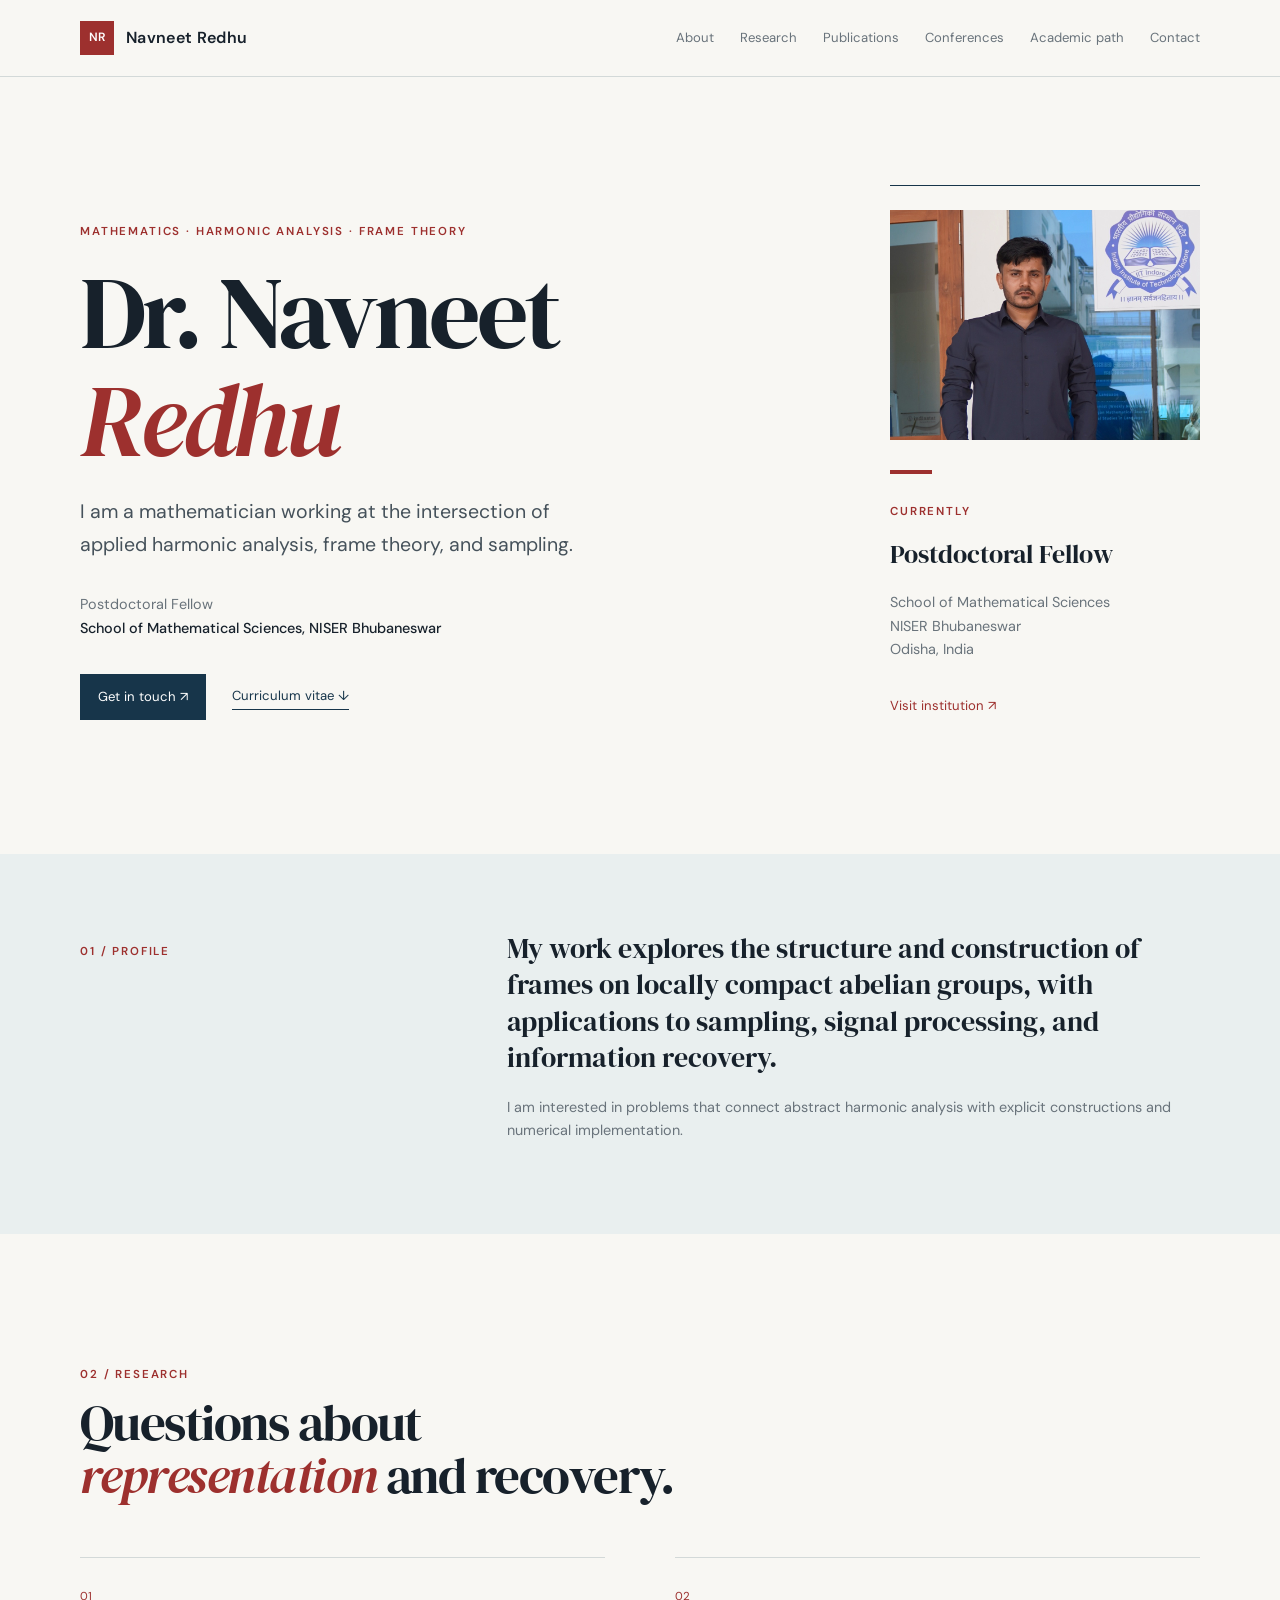
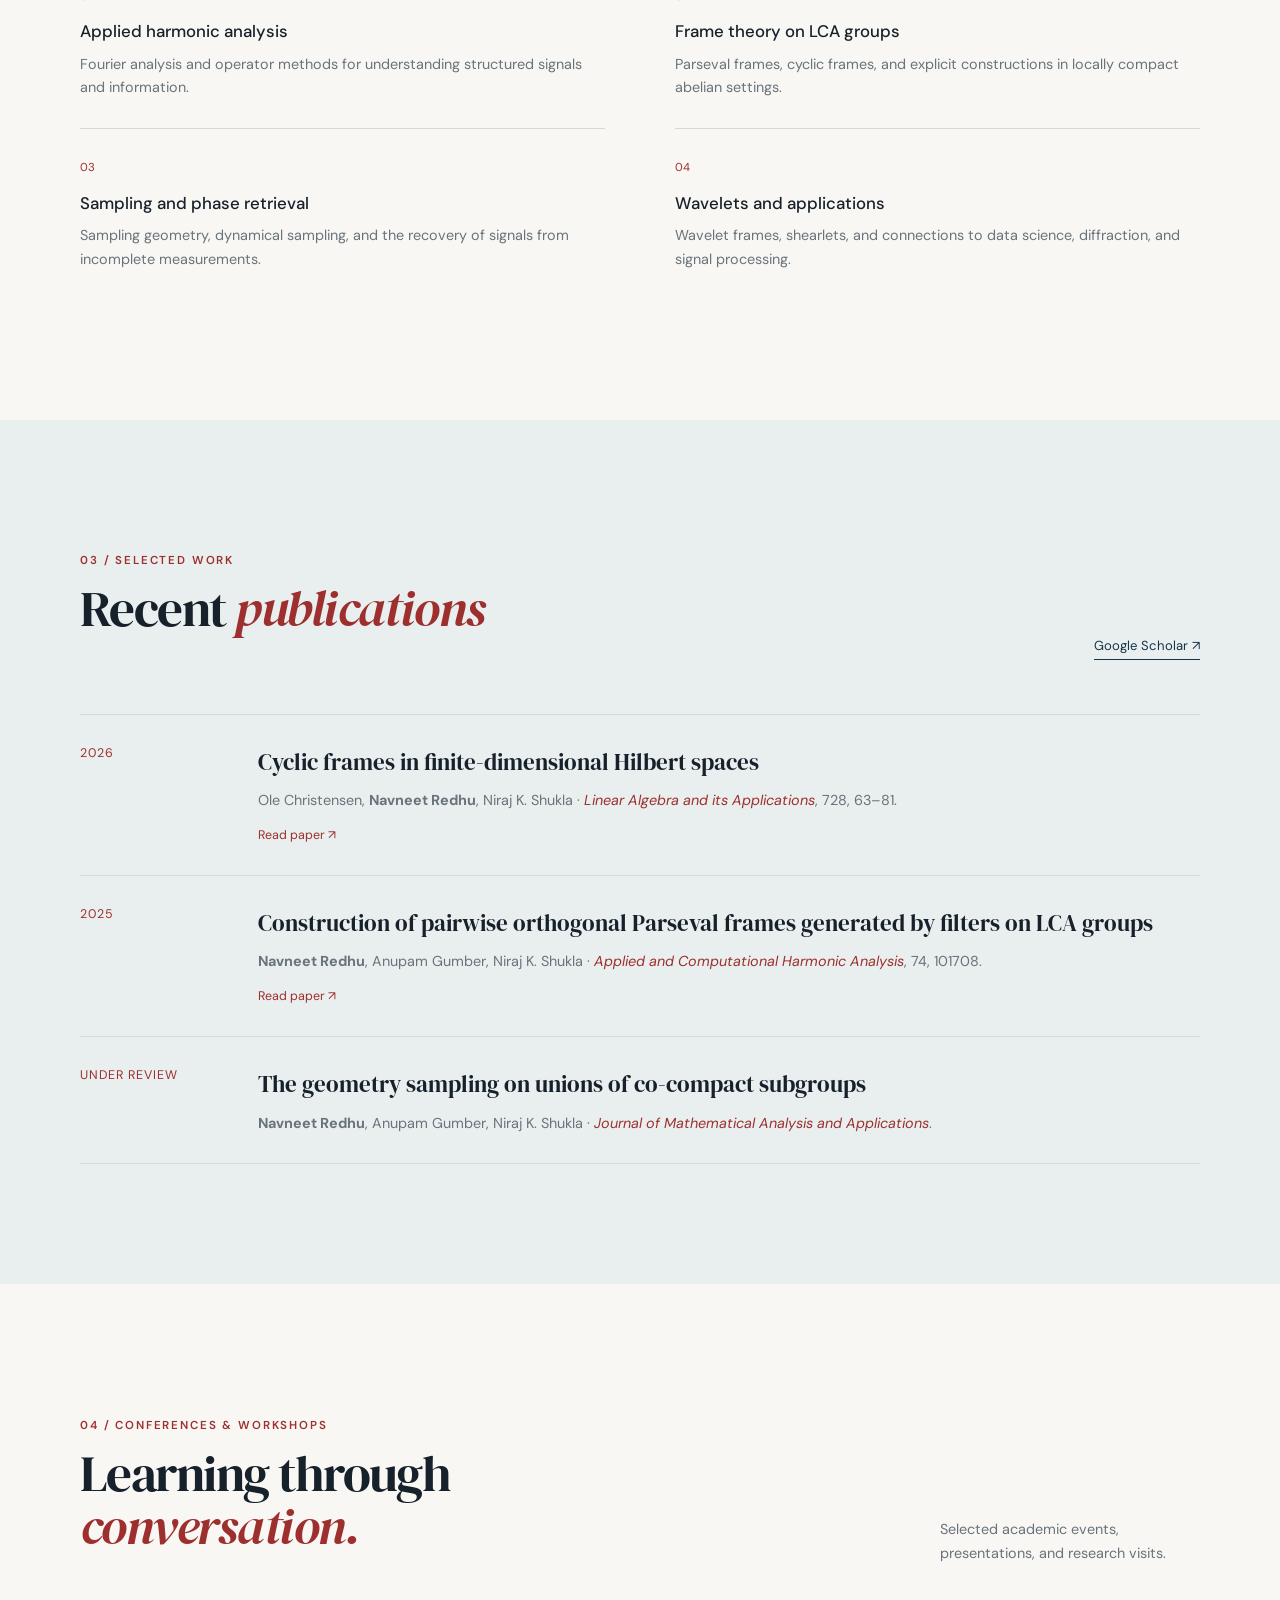
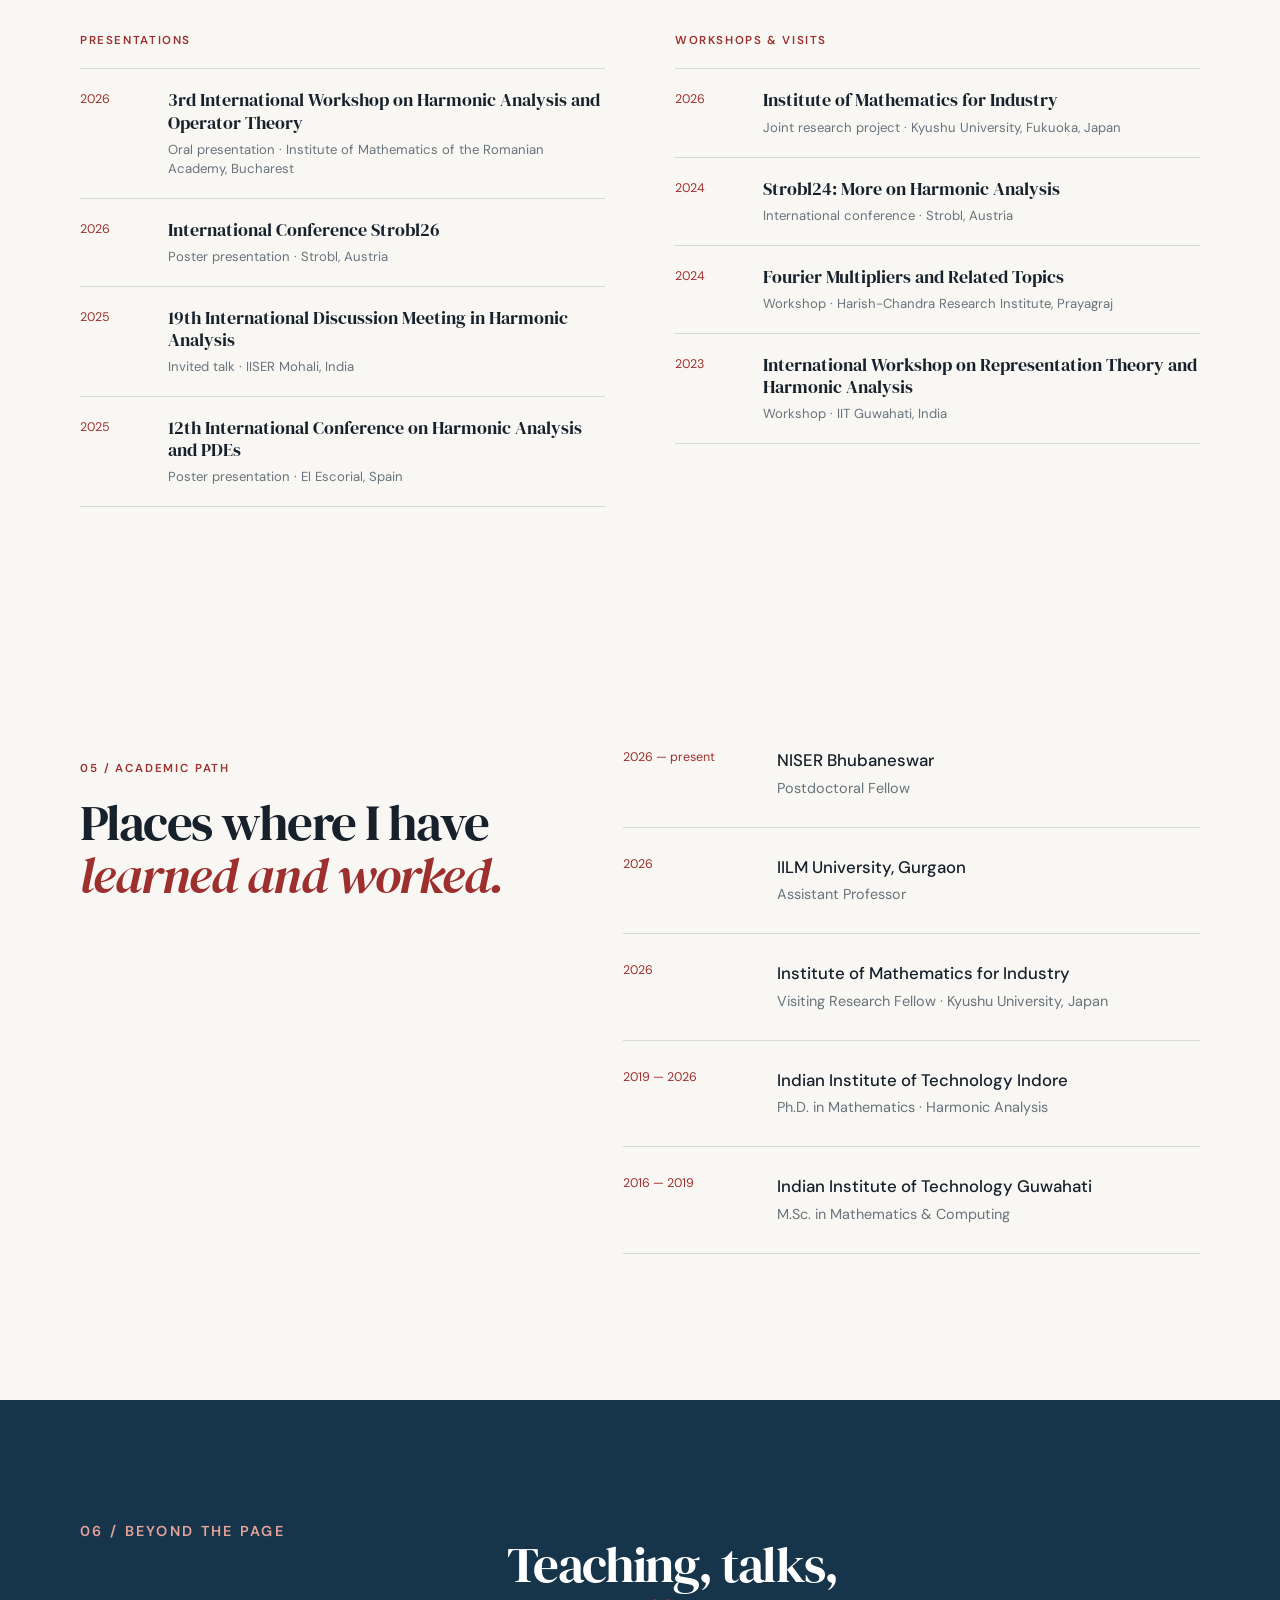
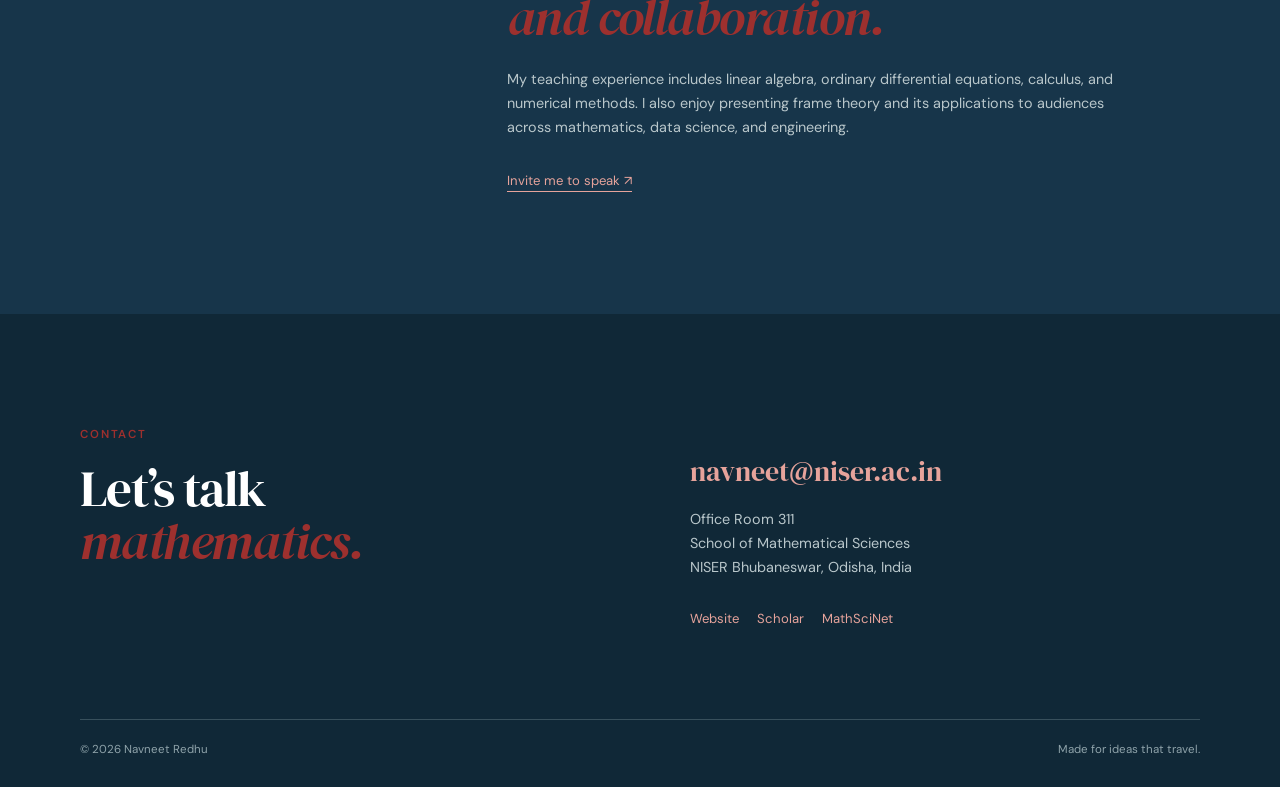
==== index.html @ 80c408a8 "Add files via upload" ====
<!doctype html>
<html lang="en">
<head>
  <meta charset="utf-8">
  <meta name="viewport" content="width=device-width, initial-scale=1">
  <meta name="description" content="Academic homepage of Dr. Navneet Redhu, mathematician working in harmonic analysis and frame theory.">
  <title>Dr. Navneet Redhu | Mathematician</title>
  <link rel="stylesheet" href="styles.css">
</head>
<body>
  <header class="site-header">
    <div class="container header-inner">
      <a class="brand" href="#top" aria-label="Navneet Redhu home">
        <span class="brand-mark">NR</span>
        <span class="brand-name">Navneet Redhu</span>
      </a>
      <button class="menu-toggle" type="button" aria-expanded="false" aria-controls="site-nav">Menu</button>
      <nav id="site-nav" class="site-nav" aria-label="Primary navigation">
        <a href="#about">About</a>
        <a href="#research">Research</a>
        <a href="#publications">Publications</a>
        <a href="#conferences">Conferences</a>
        <a href="#experience">Academic path</a>
        <a href="#contact">Contact</a>
      </nav>
    </div>
  </header>

  <main id="top">
    <section class="hero container" id="about">
      <div class="hero-copy">
        <p class="eyebrow">Mathematics · Harmonic analysis · Frame theory</p>
        <h1>Dr. Navneet<br><em>Redhu</em></h1>
        <p class="lead">I am a mathematician working at the intersection of applied harmonic analysis, frame theory, and sampling.</p>
        <p class="hero-role">Postdoctoral Fellow<br><strong>School of Mathematical Sciences, NISER Bhubaneswar</strong></p>
        <div class="hero-links">
          <a class="button button-dark" href="mailto:navneet@niser.ac.in">Get in touch <span aria-hidden="true">↗</span></a>
          <a class="text-link" href="Redhu_N_CV.pdf" download="Redhu_N_CV.pdf">Curriculum vitae <span aria-hidden="true">↓</span></a>
        </div>
      </div>
      <aside class="hero-card" aria-label="Profile and current academic position">
        <div class="profile-photo">
          <span class="photo-fallback" aria-hidden="true">NR</span>
          <img src="profile.jpg?v=2" alt="Portrait of Dr. Navneet Redhu">
        </div>
        <div class="card-rule"></div>
        <p class="card-label">Currently</p>
        <p class="card-title">Postdoctoral Fellow</p>
        <p class="card-detail">School of Mathematical Sciences<br>NISER Bhubaneswar<br>Odisha, India</p>
        <a href="https://www.niser.ac.in/" target="_blank" rel="noreferrer">Visit institution <span aria-hidden="true">↗</span></a>
      </aside>
    </section>

    <section class="intro-band">
      <div class="container intro-grid">
        <p class="section-kicker">01 / Profile</p>
        <div>
          <p class="intro-text">My work explores the structure and construction of frames on locally compact abelian groups, with applications to sampling, signal processing, and information recovery.</p>
          <p class="muted">I am interested in problems that connect abstract harmonic analysis with explicit constructions and numerical implementation.</p>
        </div>
      </div>
    </section>

    <section class="section container" id="research">
      <div class="section-heading">
        <p class="section-kicker">02 / Research</p>
        <h2>Questions about<br><em>representation</em> and recovery.</h2>
      </div>
      <div class="research-grid">
        <article class="research-item"><span>01</span><h3>Applied harmonic analysis</h3><p>Fourier analysis and operator methods for understanding structured signals and information.</p></article>
        <article class="research-item"><span>02</span><h3>Frame theory on LCA groups</h3><p>Parseval frames, cyclic frames, and explicit constructions in locally compact abelian settings.</p></article>
        <article class="research-item"><span>03</span><h3>Sampling and phase retrieval</h3><p>Sampling geometry, dynamical sampling, and the recovery of signals from incomplete measurements.</p></article>
        <article class="research-item"><span>04</span><h3>Wavelets and applications</h3><p>Wavelet frames, shearlets, and connections to data science, diffraction, and signal processing.</p></article>
      </div>
    </section>

    <section class="section section-tinted" id="publications">
      <div class="container">
        <div class="section-heading split-heading">
          <div><p class="section-kicker">03 / Selected work</p><h2>Recent <em>publications</em></h2></div>
          <a class="text-link" href="https://scholar.google.com/citations?user=tcnh6hYAAAAJ&amp;hl=en&amp;oi=sra" target="_blank" rel="noreferrer">Google Scholar <span aria-hidden="true">↗</span></a>
        </div>
        <div class="publication-list">
          <article class="publication"><span class="publication-year">2026</span><div><h3>Cyclic frames in finite-dimensional Hilbert spaces</h3><p>Ole Christensen, <strong>Navneet Redhu</strong>, Niraj K. Shukla · <em>Linear Algebra and its Applications</em>, 728, 63–81.</p><a href="https://doi.org/10.1016/j.laa.2025.08.016" target="_blank" rel="noreferrer">Read paper ↗</a></div></article>
          <article class="publication"><span class="publication-year">2025</span><div><h3>Construction of pairwise orthogonal Parseval frames generated by filters on LCA groups</h3><p><strong>Navneet Redhu</strong>, Anupam Gumber, Niraj K. Shukla · <em>Applied and Computational Harmonic Analysis</em>, 74, 101708.</p><a href="https://doi.org/10.1016/j.acha.2024.101708" target="_blank" rel="noreferrer">Read paper ↗</a></div></article>
          <article class="publication"><span class="publication-year">Under review</span><div><h3>The geometry sampling on unions of co-compact subgroups</h3><p><strong>Navneet Redhu</strong>, Anupam Gumber, Niraj K. Shukla · <em>Journal of Mathematical Analysis and Applications</em>.</p></div></article>
        </div>
      </div>
    </section>

    <section class="section container" id="conferences">
      <div class="section-heading split-heading">
        <div><p class="section-kicker">04 / Conferences &amp; workshops</p><h2>Learning through<br><em>conversation.</em></h2></div>
        <p class="section-note">Selected academic events, presentations, and research visits.</p>
      </div>
      <div class="event-grid">
        <div>
          <p class="event-label">Presentations</p>
          <div class="event-list">
            <article class="event-item"><span>2026</span><div><h3>3rd International Workshop on Harmonic Analysis and Operator Theory</h3><p>Oral presentation · Institute of Mathematics of the Romanian Academy, Bucharest</p></div></article>
            <article class="event-item"><span>2026</span><div><h3>International Conference Strobl26</h3><p>Poster presentation · Strobl, Austria</p></div></article>
            <article class="event-item"><span>2025</span><div><h3>19th International Discussion Meeting in Harmonic Analysis</h3><p>Invited talk · IISER Mohali, India</p></div></article>
            <article class="event-item"><span>2025</span><div><h3>12th International Conference on Harmonic Analysis and PDEs</h3><p>Poster presentation · El Escorial, Spain</p></div></article>
          </div>
        </div>
        <div>
          <p class="event-label">Workshops &amp; visits</p>
          <div class="event-list">
            <article class="event-item"><span>2026</span><div><h3>Institute of Mathematics for Industry</h3><p>Joint research project · Kyushu University, Fukuoka, Japan</p></div></article>
            <article class="event-item"><span>2024</span><div><h3>Strobl24: More on Harmonic Analysis</h3><p>International conference · Strobl, Austria</p></div></article>
            <article class="event-item"><span>2024</span><div><h3>Fourier Multipliers and Related Topics</h3><p>Workshop · Harish-Chandra Research Institute, Prayagraj</p></div></article>
            <article class="event-item"><span>2023</span><div><h3>International Workshop on Representation Theory and Harmonic Analysis</h3><p>Workshop · IIT Guwahati, India</p></div></article>
          </div>
        </div>
      </div>
    </section>

    <section class="section container two-column" id="experience">
      <div>
        <p class="section-kicker">05 / Academic path</p>
        <h2>Places where I have<br><em>learned and worked.</em></h2>
      </div>
      <div class="timeline">
        <div class="timeline-item"><span>2026 — present</span><div><h3>NISER Bhubaneswar</h3><p>Postdoctoral Fellow</p></div></div>
        <div class="timeline-item"><span>2026</span><div><h3>IILM University, Gurgaon</h3><p>Assistant Professor</p></div></div>
        <div class="timeline-item"><span>2026</span><div><h3>Institute of Mathematics for Industry</h3><p>Visiting Research Fellow · Kyushu University, Japan</p></div></div>
        <div class="timeline-item"><span>2019 — 2026</span><div><h3>Indian Institute of Technology Indore</h3><p>Ph.D. in Mathematics · Harmonic Analysis</p></div></div>
        <div class="timeline-item"><span>2016 — 2019</span><div><h3>Indian Institute of Technology Guwahati</h3><p>M.Sc. in Mathematics &amp; Computing</p></div></div>
      </div>
    </section>

    <section class="section talk-section">
      <div class="container talk-grid">
        <p class="section-kicker">06 / Beyond the page</p>
        <div><h2>Teaching, talks,<br><em>and collaboration.</em></h2><p>My teaching experience includes linear algebra, ordinary differential equations, calculus, and numerical methods. I also enjoy presenting frame theory and its applications to audiences across mathematics, data science, and engineering.</p><a class="text-link" href="mailto:navneet@niser.ac.in">Invite me to speak <span aria-hidden="true">↗</span></a></div>
      </div>
    </section>
  </main>

  <footer class="site-footer" id="contact">
    <div class="container footer-grid">
      <div><p class="section-kicker">Contact</p><h2>Let’s talk<br><em>mathematics.</em></h2></div>
      <div class="footer-contact"><a class="email" href="mailto:navneet@niser.ac.in">navneet@niser.ac.in</a><p>Office Room 311<br>School of Mathematical Sciences<br>NISER Bhubaneswar, Odisha, India</p><div class="social-links"><a href="https://sites.google.com/iiti.ac.in/navneet-redhu/home" target="_blank" rel="noreferrer">Website</a><a href="https://scholar.google.com/citations?user=tcnh6hYAAAAJ&amp;hl=en&amp;oi=sra" target="_blank" rel="noreferrer">Scholar</a><a href="https://mathscinet.ams.org/mathscinet/author?authorId=1631409" target="_blank" rel="noreferrer">MathSciNet</a></div></div>
    </div>
    <div class="container footer-bottom"><span>© <span id="year"></span> Navneet Redhu</span><span>Made for ideas that travel.</span></div>
  </footer>
  <script src="script.js"></script>
</body>
</html>
---- styles.css ----
@import url('https://fonts.googleapis.com/css2?family=DM+Sans:wght@400;500;600&family=DM+Serif+Display:ital@0;1&display=swap');

:root { --ink: #17212b; --muted: #69737b; --navy: #17354a; --red: #9d302e; --paper: #f8f7f3; --tint: #e9efef; --line: #d3d9d8; --serif: 'DM Serif Display', Georgia, serif; --sans: 'DM Sans', Helvetica, sans-serif; }
* { box-sizing: border-box; }
html { scroll-behavior: smooth; }
body { margin: 0; background: var(--paper); color: var(--ink); font-family: var(--sans); line-height: 1.65; }
a { color: inherit; text-decoration: none; }
.container { width: min(1120px, calc(100% - 64px)); margin: 0 auto; }
.site-header { border-bottom: 1px solid var(--line); background: rgba(248,247,243,.94); position: sticky; top: 0; z-index: 10; backdrop-filter: blur(12px); }
.header-inner { min-height: 76px; display: flex; align-items: center; justify-content: space-between; gap: 32px; }
.brand, .site-nav, .hero-links, .social-links { display: flex; align-items: center; }
.brand { gap: 12px; font-weight: 600; letter-spacing: .02em; }
.brand-mark { width: 34px; height: 34px; display: grid; place-items: center; color: white; background: var(--red); font-size: .75rem; letter-spacing: 0; }
.site-nav { gap: 26px; font-size: .82rem; color: var(--muted); }
.site-nav a:hover, .social-links a:hover, .text-link:hover, .footer-contact .email:hover { color: var(--red); }
.menu-toggle { display: none; background: none; border: 0; font: inherit; color: var(--navy); }
.hero { min-height: 620px; padding-top: 108px; padding-bottom: 108px; display: grid; grid-template-columns: 1fr 310px; align-items: center; gap: 120px; }
.eyebrow, .section-kicker, .card-label { color: var(--red); font-size: .72rem; text-transform: uppercase; letter-spacing: .16em; font-weight: 600; }
h1, h2 { font-family: var(--serif); font-weight: 400; line-height: 1.04; margin: 18px 0 24px; }
h1 { font-size: clamp(4rem, 8vw, 7rem); letter-spacing: -.04em; }
h2 { font-size: clamp(2.5rem, 4vw, 4rem); letter-spacing: -.03em; }
em { color: var(--red); font-style: italic; }
.lead { max-width: 530px; font-size: 1.22rem; color: #46525b; }
.hero-role { margin-top: 32px; color: var(--muted); font-size: .9rem; }
.hero-role strong { color: var(--ink); font-weight: 500; }
.hero-links { gap: 26px; margin-top: 34px; }
.button { padding: 12px 18px; font-size: .82rem; }
.button-dark { background: var(--navy); color: white; }
.button-dark:hover { background: var(--red); }
.text-link { border-bottom: 1px solid currentColor; padding-bottom: 2px; color: var(--navy); font-size: .82rem; }
.hero-card { border-top: 1px solid var(--navy); padding-top: 24px; align-self: end; margin-bottom: 28px; }
.profile-photo { height: 230px; margin-bottom: 30px; position: relative; overflow: hidden; background: var(--navy); display: grid; place-items: center; }
.profile-photo img { width: 100%; height: 100%; display: block; object-fit: cover; object-position: center 68%; filter: brightness(1.04) contrast(1.03) saturate(1.04); position: relative; z-index: 1; }
.photo-fallback { position: absolute; color: white; font-family: var(--serif); font-size: 5rem; line-height: 1; }
.card-rule { width: 42px; border-top: 4px solid var(--red); margin-bottom: 28px; }
.card-label { margin: 0 0 12px; }
.card-title { font-family: var(--serif); font-size: 1.65rem; margin: 0 0 10px; }
.card-detail, .muted { color: var(--muted); font-size: .9rem; }
.hero-card a { display: inline-block; margin-top: 18px; color: var(--red); font-size: .82rem; }
.intro-band, .section-tinted { background: var(--tint); }
.intro-band { padding: 76px 0; }
.intro-grid, .talk-grid { display: grid; grid-template-columns: 1fr 2fr; gap: 80px; }
.intro-text { font-family: var(--serif); font-size: 1.75rem; line-height: 1.3; margin: 0 0 20px; max-width: 720px; }
.section { padding-top: 120px; padding-bottom: 120px; }
.section-heading { margin-bottom: 54px; }
.section-heading h2 { margin-top: 12px; }
.research-grid { display: grid; grid-template-columns: repeat(2, 1fr); gap: 0 70px; }
.research-item { border-top: 1px solid var(--line); padding: 24px 0 28px; position: relative; }
.research-item span { color: var(--red); font-size: .72rem; }
.research-item h3, .publication h3, .timeline h3 { font-weight: 500; margin: 10px 0 7px; font-size: 1.05rem; }
.research-item p, .publication p, .talk-grid p { color: var(--muted); font-size: .9rem; margin: 0; }
.split-heading { display: flex; align-items: end; justify-content: space-between; }
.publication-list { border-top: 1px solid var(--line); }
.publication { display: grid; grid-template-columns: 150px 1fr; gap: 28px; padding: 28px 0; border-bottom: 1px solid var(--line); }
.publication-year { color: var(--red); font-size: .78rem; text-transform: uppercase; letter-spacing: .08em; }
.publication h3 { font-family: var(--serif); font-size: 1.45rem; font-weight: 400; margin: 0 0 8px; }
.publication a { display: inline-block; color: var(--red); font-size: .78rem; margin-top: 12px; }
.section-note { color: var(--muted); max-width: 260px; font-size: .9rem; margin: 0 0 12px; }
.event-grid { display: grid; grid-template-columns: repeat(2, 1fr); gap: 70px; }
.event-label { color: var(--red); font-size: .72rem; text-transform: uppercase; letter-spacing: .14em; font-weight: 600; margin: 0 0 18px; }
.event-list { border-top: 1px solid var(--line); }
.event-item { display: grid; grid-template-columns: 70px 1fr; gap: 18px; padding: 20px 0; border-bottom: 1px solid var(--line); }
.event-item > span { color: var(--red); font-size: .78rem; }
.event-item h3 { font-family: var(--serif); font-size: 1.15rem; font-weight: 400; line-height: 1.2; margin: 0 0 6px; }
.event-item p { color: var(--muted); font-size: .82rem; line-height: 1.45; margin: 0; }
.two-column { display: grid; grid-template-columns: 1fr 1.3fr; gap: 100px; }
.timeline-item { display: grid; grid-template-columns: 130px 1fr; gap: 24px; padding: 0 0 26px; margin-bottom: 26px; border-bottom: 1px solid var(--line); }
.timeline-item > span { color: var(--red); font-size: .78rem; }
.timeline h3 { margin: 0; }
.timeline p { color: var(--muted); margin: 2px 0 0; font-size: .9rem; }
.talk-section { background: var(--navy); color: white; }
.talk-section .section-kicker, .talk-section .text-link { color: #e6a39b; }
.talk-section h2 { color: white; }
.talk-grid p { color: #b9c7cb; margin-bottom: 28px; max-width: 610px; }
.site-footer { background: #102837; color: white; padding: 100px 0 28px; }
.footer-grid { display: grid; grid-template-columns: 1fr 1fr; gap: 100px; }
.footer-grid h2 { color: white; }
.footer-contact { padding-top: 34px; }
.email { font-family: var(--serif); font-size: 1.75rem; color: #e6a39b; }
.footer-contact p { color: #b9c7cb; font-size: .9rem; }
.social-links { gap: 18px; margin-top: 28px; color: #e6a39b; font-size: .82rem; }
.footer-bottom { border-top: 1px solid #38505c; display: flex; justify-content: space-between; margin-top: 90px; padding-top: 20px; color: #8fa3aa; font-size: .72rem; }
@media (max-width: 760px) { .container { width: min(100% - 40px, 560px); } .header-inner { min-height: 64px; } .menu-toggle { display: block; } .site-nav { display: none; position: absolute; left: 0; right: 0; top: 64px; padding: 18px 20px; background: var(--paper); border-bottom: 1px solid var(--line); flex-direction: column; align-items: flex-start; gap: 12px; } .site-nav.is-open { display: flex; } .hero { min-height: auto; padding-top: 72px; padding-bottom: 72px; display: block; } h1 { font-size: 4.4rem; } .hero-card { width: min(100%, 360px); margin: 70px 0 0 auto; } .intro-grid, .talk-grid, .two-column, .footer-grid, .event-grid { grid-template-columns: 1fr; gap: 28px; } .section { padding-top: 78px; padding-bottom: 78px; } .intro-band { padding: 58px 0; } .research-grid { grid-template-columns: 1fr; } .split-heading { display: block; } .split-heading .text-link { display: inline-block; margin-top: 10px; } .publication { grid-template-columns: 1fr; gap: 6px; } .timeline-item { grid-template-columns: 1fr; gap: 4px; } .footer-contact { padding-top: 0; } .footer-bottom { display: block; margin-top: 60px; } .footer-bottom span + span { display: block; margin-top: 8px; } }
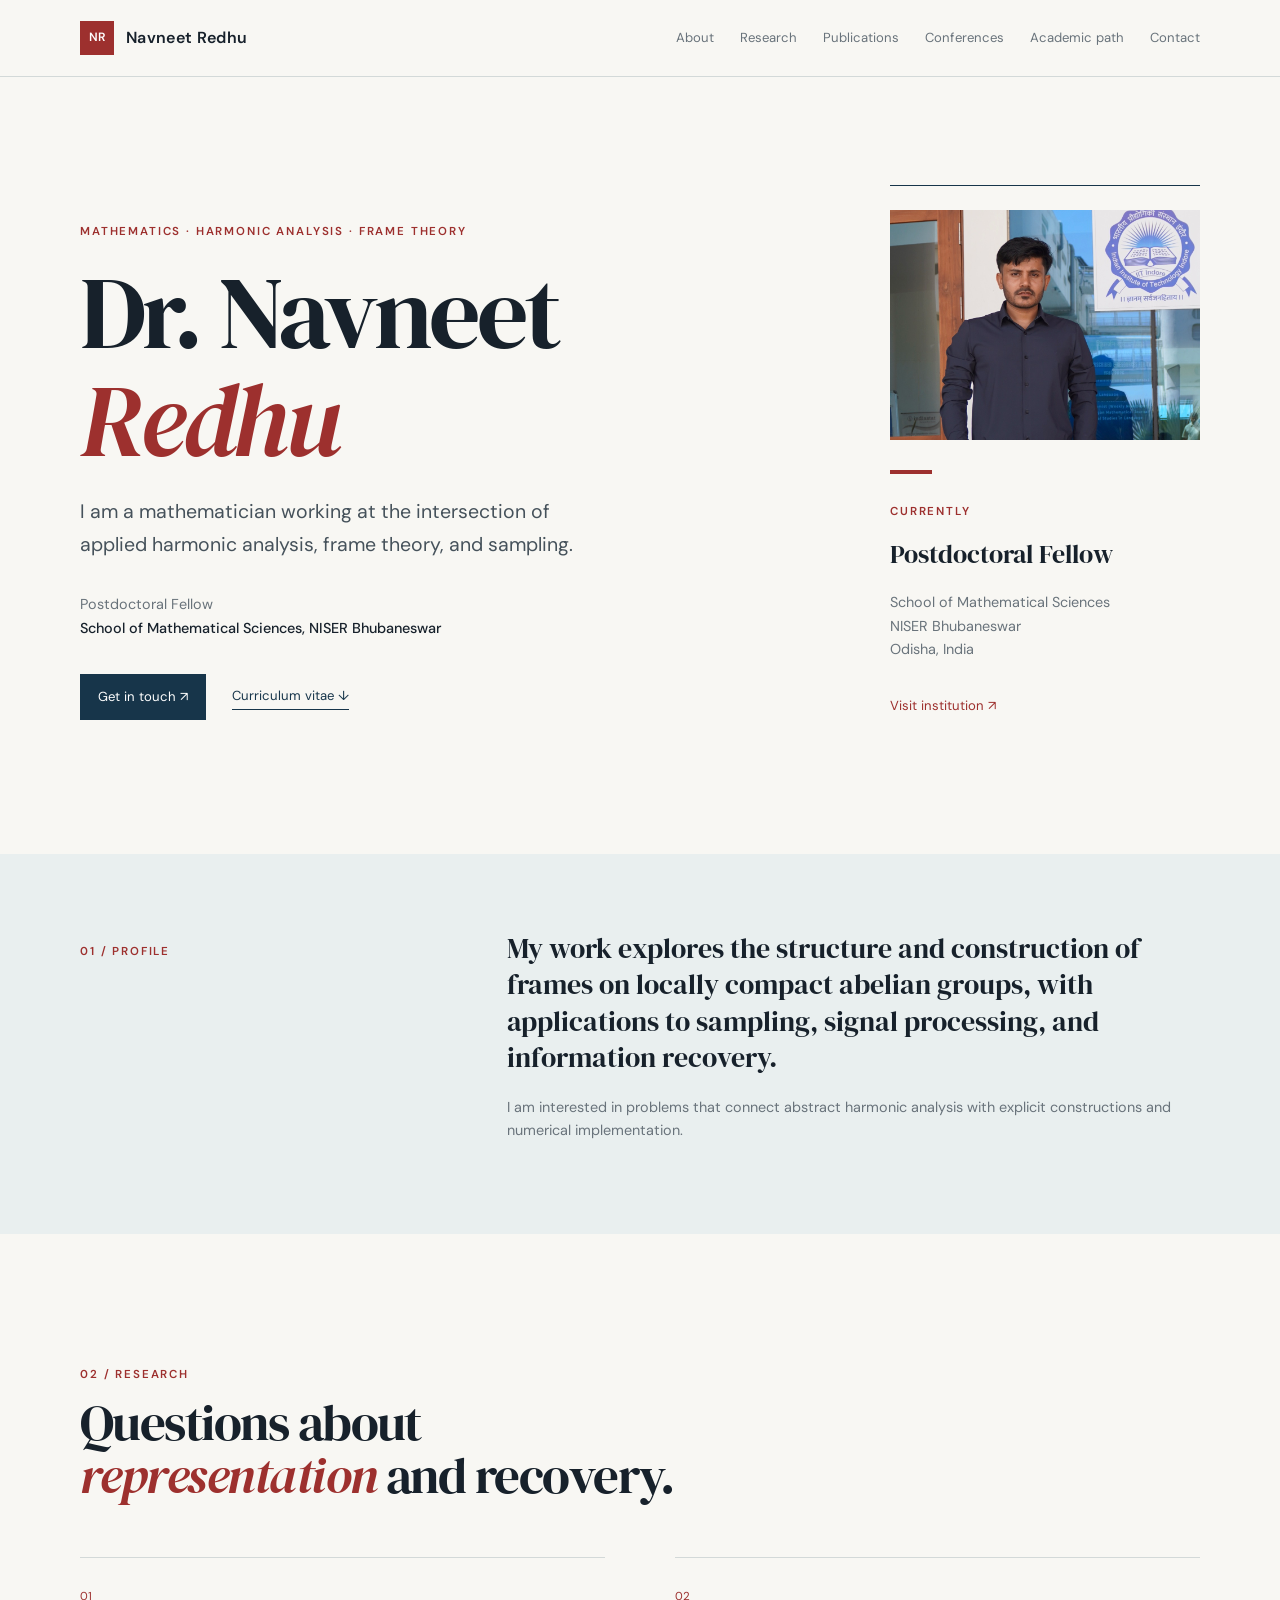
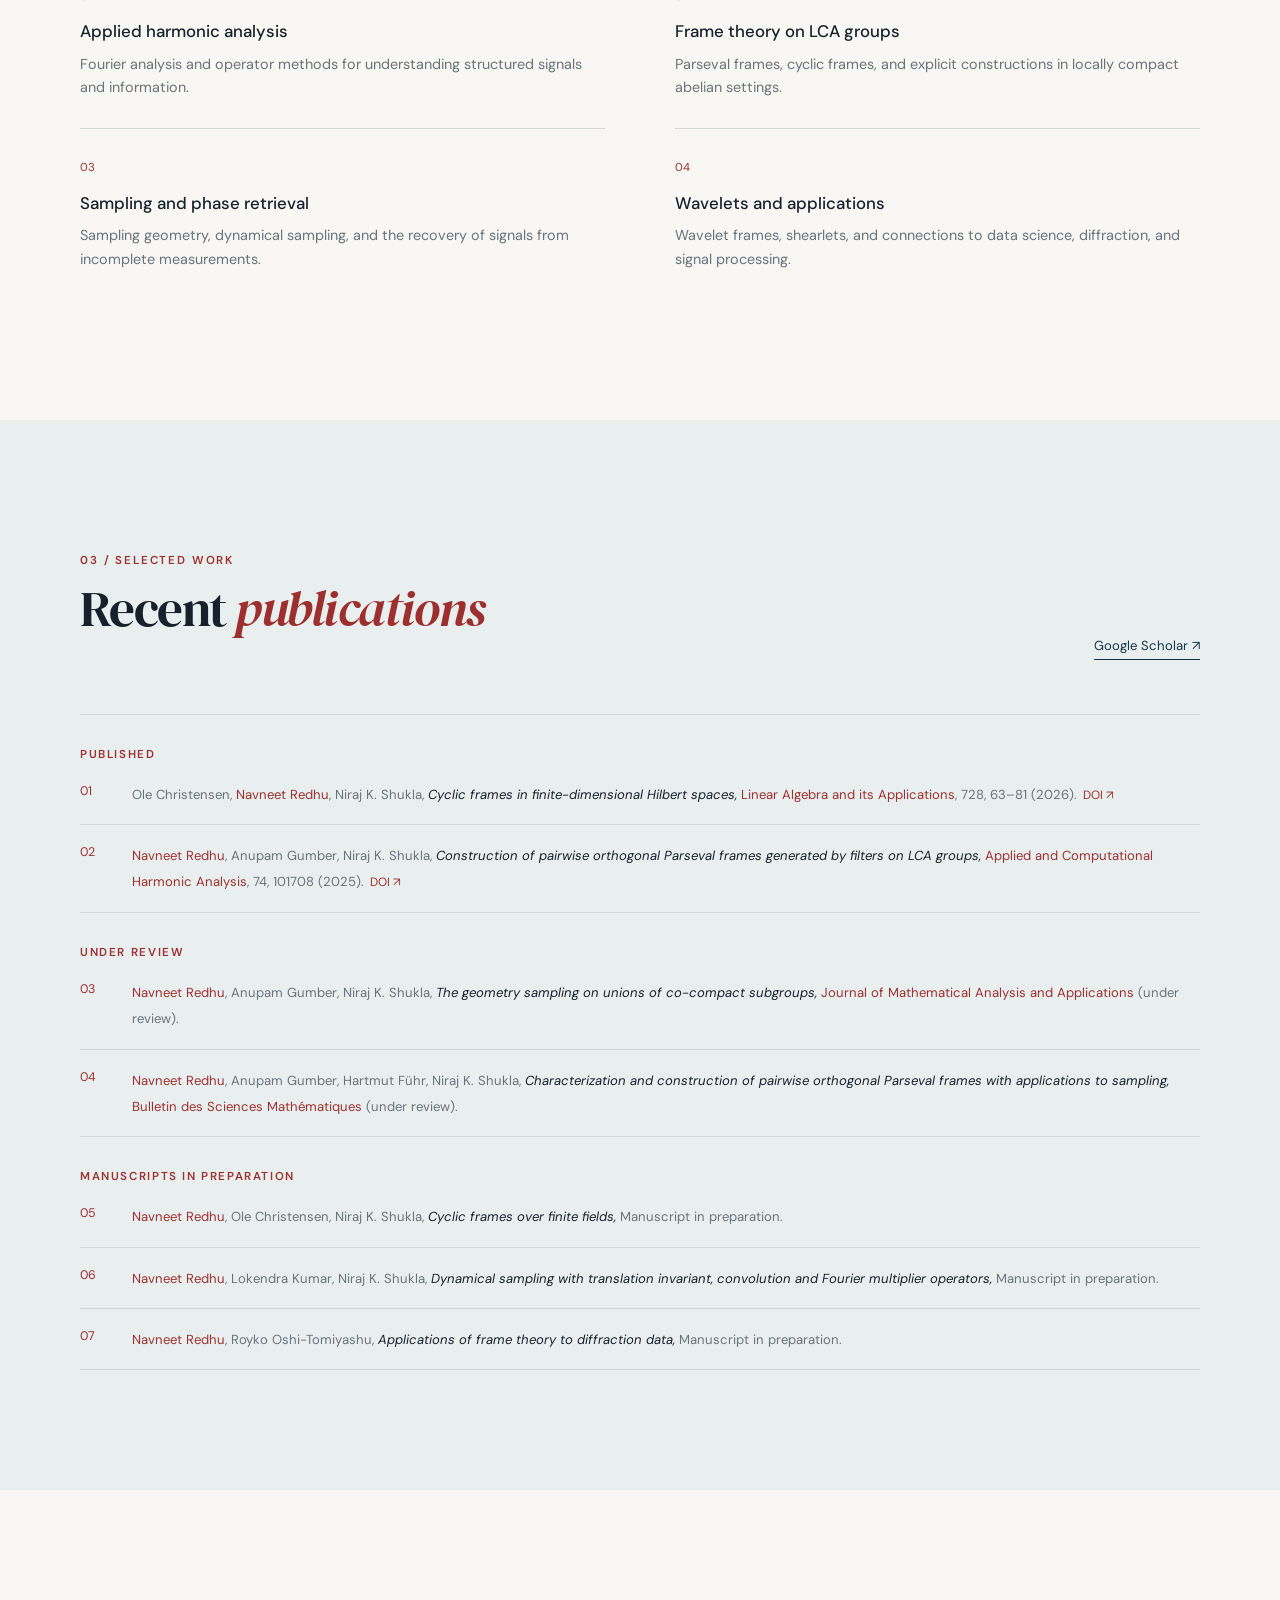
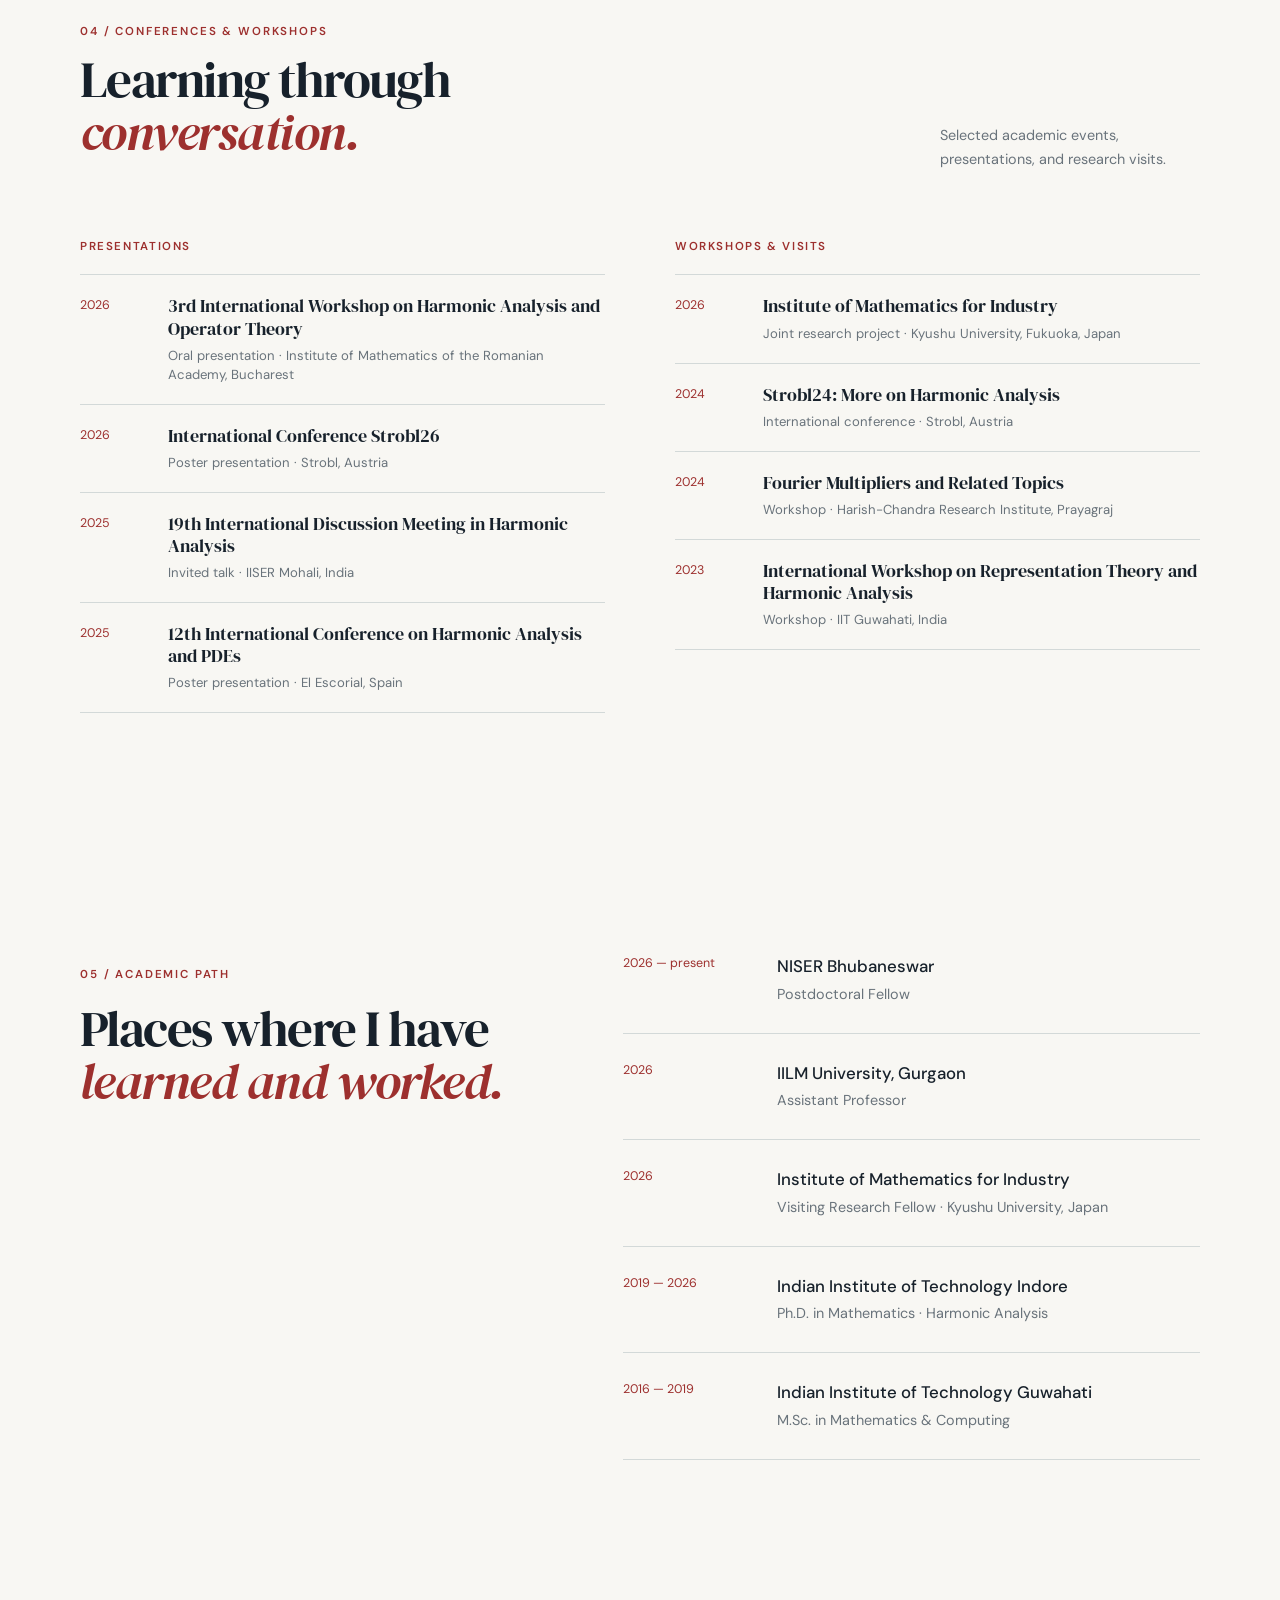
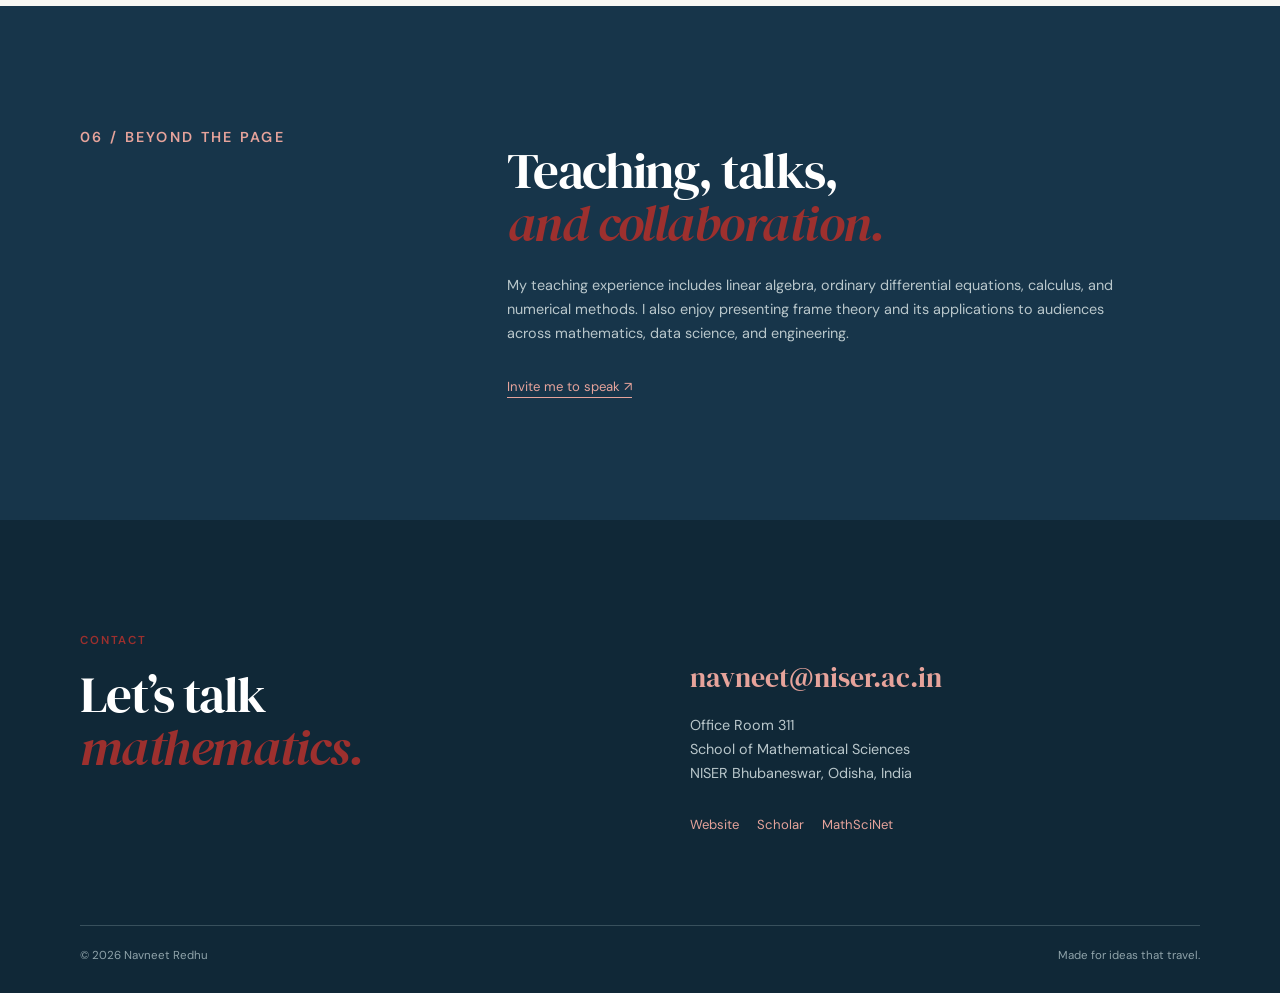
==== commit 11c5b938: "Add files via upload" ====
--- a/index.html
+++ b/index.html
@@ -81,9 +81,16 @@
           <a class="text-link" href="https://scholar.google.com/citations?user=tcnh6hYAAAAJ&amp;hl=en&amp;oi=sra" target="_blank" rel="noreferrer">Google Scholar <span aria-hidden="true">↗</span></a>
         </div>
         <div class="publication-list">
-          <article class="publication"><span class="publication-year">2026</span><div><h3>Cyclic frames in finite-dimensional Hilbert spaces</h3><p>Ole Christensen, <strong>Navneet Redhu</strong>, Niraj K. Shukla · <em>Linear Algebra and its Applications</em>, 728, 63–81.</p><a href="https://doi.org/10.1016/j.laa.2025.08.016" target="_blank" rel="noreferrer">Read paper ↗</a></div></article>
-          <article class="publication"><span class="publication-year">2025</span><div><h3>Construction of pairwise orthogonal Parseval frames generated by filters on LCA groups</h3><p><strong>Navneet Redhu</strong>, Anupam Gumber, Niraj K. Shukla · <em>Applied and Computational Harmonic Analysis</em>, 74, 101708.</p><a href="https://doi.org/10.1016/j.acha.2024.101708" target="_blank" rel="noreferrer">Read paper ↗</a></div></article>
-          <article class="publication"><span class="publication-year">Under review</span><div><h3>The geometry sampling on unions of co-compact subgroups</h3><p><strong>Navneet Redhu</strong>, Anupam Gumber, Niraj K. Shukla · <em>Journal of Mathematical Analysis and Applications</em>.</p></div></article>
+          <p class="publication-group">Published</p>
+          <article class="publication"><span class="publication-number">01</span><div><p class="publication-authors">Ole Christensen, <strong>Navneet Redhu</strong>, Niraj K. Shukla</p><h3>Cyclic frames in finite-dimensional Hilbert spaces</h3><p class="publication-venue"><em>Linear Algebra and its Applications</em>, 728, 63–81 (2026).</p><a href="https://doi.org/10.1016/j.laa.2025.08.016" target="_blank" rel="noreferrer">DOI ↗</a></div></article>
+          <article class="publication"><span class="publication-number">02</span><div><p class="publication-authors"><strong>Navneet Redhu</strong>, Anupam Gumber, Niraj K. Shukla</p><h3>Construction of pairwise orthogonal Parseval frames generated by filters on LCA groups</h3><p class="publication-venue"><em>Applied and Computational Harmonic Analysis</em>, 74, 101708 (2025).</p><a href="https://doi.org/10.1016/j.acha.2024.101708" target="_blank" rel="noreferrer">DOI ↗</a></div></article>
+          <p class="publication-group">Under review</p>
+          <article class="publication"><span class="publication-number">03</span><div><p class="publication-authors"><strong>Navneet Redhu</strong>, Anupam Gumber, Niraj K. Shukla</p><h3>The geometry sampling on unions of co-compact subgroups</h3><p class="publication-venue"><em>Journal of Mathematical Analysis and Applications</em> (under review).</p></div></article>
+          <article class="publication"><span class="publication-number">04</span><div><p class="publication-authors"><strong>Navneet Redhu</strong>, Anupam Gumber, Hartmut Führ, Niraj K. Shukla</p><h3>Characterization and construction of pairwise orthogonal Parseval frames with applications to sampling</h3><p class="publication-venue"><em>Bulletin des Sciences Mathématiques</em> (under review).</p></div></article>
+          <p class="publication-group">Manuscripts in preparation</p>
+          <article class="publication"><span class="publication-number">05</span><div><p class="publication-authors"><strong>Navneet Redhu</strong>, Ole Christensen, Niraj K. Shukla</p><h3>Cyclic frames over finite fields</h3><p class="publication-venue">Manuscript in preparation.</p></div></article>
+          <article class="publication"><span class="publication-number">06</span><div><p class="publication-authors"><strong>Navneet Redhu</strong>, Lokendra Kumar, Niraj K. Shukla</p><h3>Dynamical sampling with translation invariant, convolution and Fourier multiplier operators</h3><p class="publication-venue">Manuscript in preparation.</p></div></article>
+          <article class="publication"><span class="publication-number">07</span><div><p class="publication-authors"><strong>Navneet Redhu</strong>, Royko Oshi-Tomiyashu</p><h3>Applications of frame theory to diffraction data</h3><p class="publication-venue">Manuscript in preparation.</p></div></article>
         </div>
       </div>
     </section>
--- a/styles.css
+++ b/styles.css
@@ -51,10 +51,18 @@
 .research-item p, .publication p, .talk-grid p { color: var(--muted); font-size: .9rem; margin: 0; }
 .split-heading { display: flex; align-items: end; justify-content: space-between; }
 .publication-list { border-top: 1px solid var(--line); }
-.publication { display: grid; grid-template-columns: 150px 1fr; gap: 28px; padding: 28px 0; border-bottom: 1px solid var(--line); }
-.publication-year { color: var(--red); font-size: .78rem; text-transform: uppercase; letter-spacing: .08em; }
-.publication h3 { font-family: var(--serif); font-size: 1.45rem; font-weight: 400; margin: 0 0 8px; }
-.publication a { display: inline-block; color: var(--red); font-size: .78rem; margin-top: 12px; }
+.publication-group { color: var(--red); font-size: .72rem; text-transform: uppercase; letter-spacing: .14em; font-weight: 600; margin: 30px 0 0; }
+.publication { display: grid; grid-template-columns: 34px 1fr; gap: 18px; padding: 17px 0; border-bottom: 1px solid var(--line); align-items: start; }
+.publication-number { color: var(--red); font-size: .78rem; }
+.publication-authors { color: var(--ink); font-size: .82rem; line-height: 1.45; margin: 0 0 5px; }
+.publication-authors strong { color: var(--red); font-weight: 400; }
+.publication-authors, .publication h3, .publication-venue { display: inline; }
+.publication-authors::after, .publication h3::after { content: ', '; }
+.publication h3 { font-family: var(--sans); font-size: .82rem; font-style: italic; font-weight: 400; line-height: 1.45; margin: 0 0 5px; }
+.publication p { color: var(--muted); font-size: .82rem; line-height: 1.45; margin: 0; }
+.publication-venue { color: var(--muted); }
+.publication-venue em { color: var(--red); font-style: normal; }
+.publication a { display: inline-block; color: var(--red); font-size: .75rem; margin: 0 0 0 6px; }
 .section-note { color: var(--muted); max-width: 260px; font-size: .9rem; margin: 0 0 12px; }
 .event-grid { display: grid; grid-template-columns: repeat(2, 1fr); gap: 70px; }
 .event-label { color: var(--red); font-size: .72rem; text-transform: uppercase; letter-spacing: .14em; font-weight: 600; margin: 0 0 18px; }
@@ -80,4 +88,4 @@
 .footer-contact p { color: #b9c7cb; font-size: .9rem; }
 .social-links { gap: 18px; margin-top: 28px; color: #e6a39b; font-size: .82rem; }
 .footer-bottom { border-top: 1px solid #38505c; display: flex; justify-content: space-between; margin-top: 90px; padding-top: 20px; color: #8fa3aa; font-size: .72rem; }
-@media (max-width: 760px) { .container { width: min(100% - 40px, 560px); } .header-inner { min-height: 64px; } .menu-toggle { display: block; } .site-nav { display: none; position: absolute; left: 0; right: 0; top: 64px; padding: 18px 20px; background: var(--paper); border-bottom: 1px solid var(--line); flex-direction: column; align-items: flex-start; gap: 12px; } .site-nav.is-open { display: flex; } .hero { min-height: auto; padding-top: 72px; padding-bottom: 72px; display: block; } h1 { font-size: 4.4rem; } .hero-card { width: min(100%, 360px); margin: 70px 0 0 auto; } .intro-grid, .talk-grid, .two-column, .footer-grid, .event-grid { grid-template-columns: 1fr; gap: 28px; } .section { padding-top: 78px; padding-bottom: 78px; } .intro-band { padding: 58px 0; } .research-grid { grid-template-columns: 1fr; } .split-heading { display: block; } .split-heading .text-link { display: inline-block; margin-top: 10px; } .publication { grid-template-columns: 1fr; gap: 6px; } .timeline-item { grid-template-columns: 1fr; gap: 4px; } .footer-contact { padding-top: 0; } .footer-bottom { display: block; margin-top: 60px; } .footer-bottom span + span { display: block; margin-top: 8px; } }+@media (max-width: 760px) { .container { width: min(100% - 40px, 560px); } .header-inner { min-height: 64px; } .menu-toggle { display: block; } .site-nav { display: none; position: absolute; left: 0; right: 0; top: 64px; padding: 18px 20px; background: var(--paper); border-bottom: 1px solid var(--line); flex-direction: column; align-items: flex-start; gap: 12px; } .site-nav.is-open { display: flex; } .hero { min-height: auto; padding-top: 72px; padding-bottom: 72px; display: block; } h1 { font-size: 4.4rem; } .hero-card { width: min(100%, 360px); margin: 70px 0 0 auto; } .intro-grid, .talk-grid, .two-column, .footer-grid, .event-grid { grid-template-columns: 1fr; gap: 28px; } .section { padding-top: 78px; padding-bottom: 78px; } .intro-band { padding: 58px 0; } .research-grid { grid-template-columns: 1fr; } .split-heading { display: block; } .split-heading .text-link { display: inline-block; margin-top: 10px; } .publication { grid-template-columns: 28px 1fr; gap: 5px 12px; } .timeline-item { grid-template-columns: 1fr; gap: 4px; } .footer-contact { padding-top: 0; } .footer-bottom { display: block; margin-top: 60px; } .footer-bottom span + span { display: block; margin-top: 8px; } }
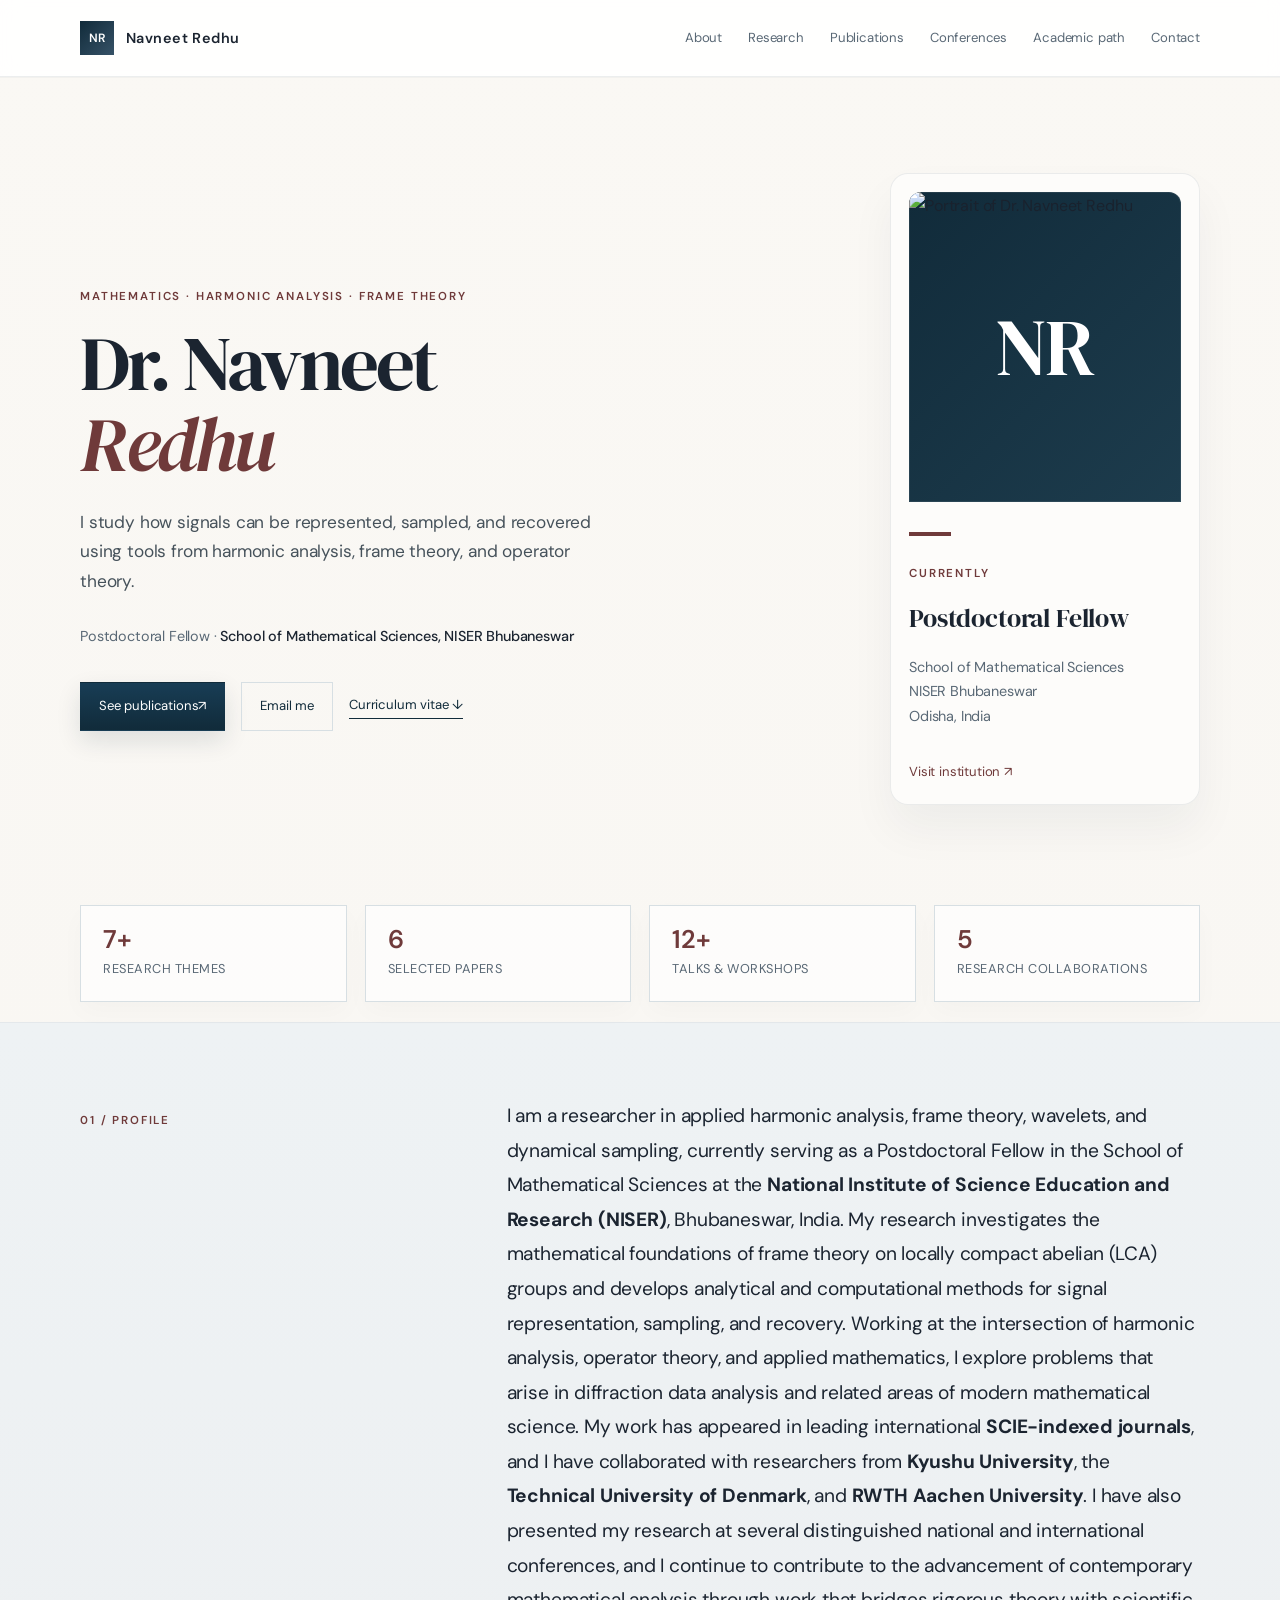
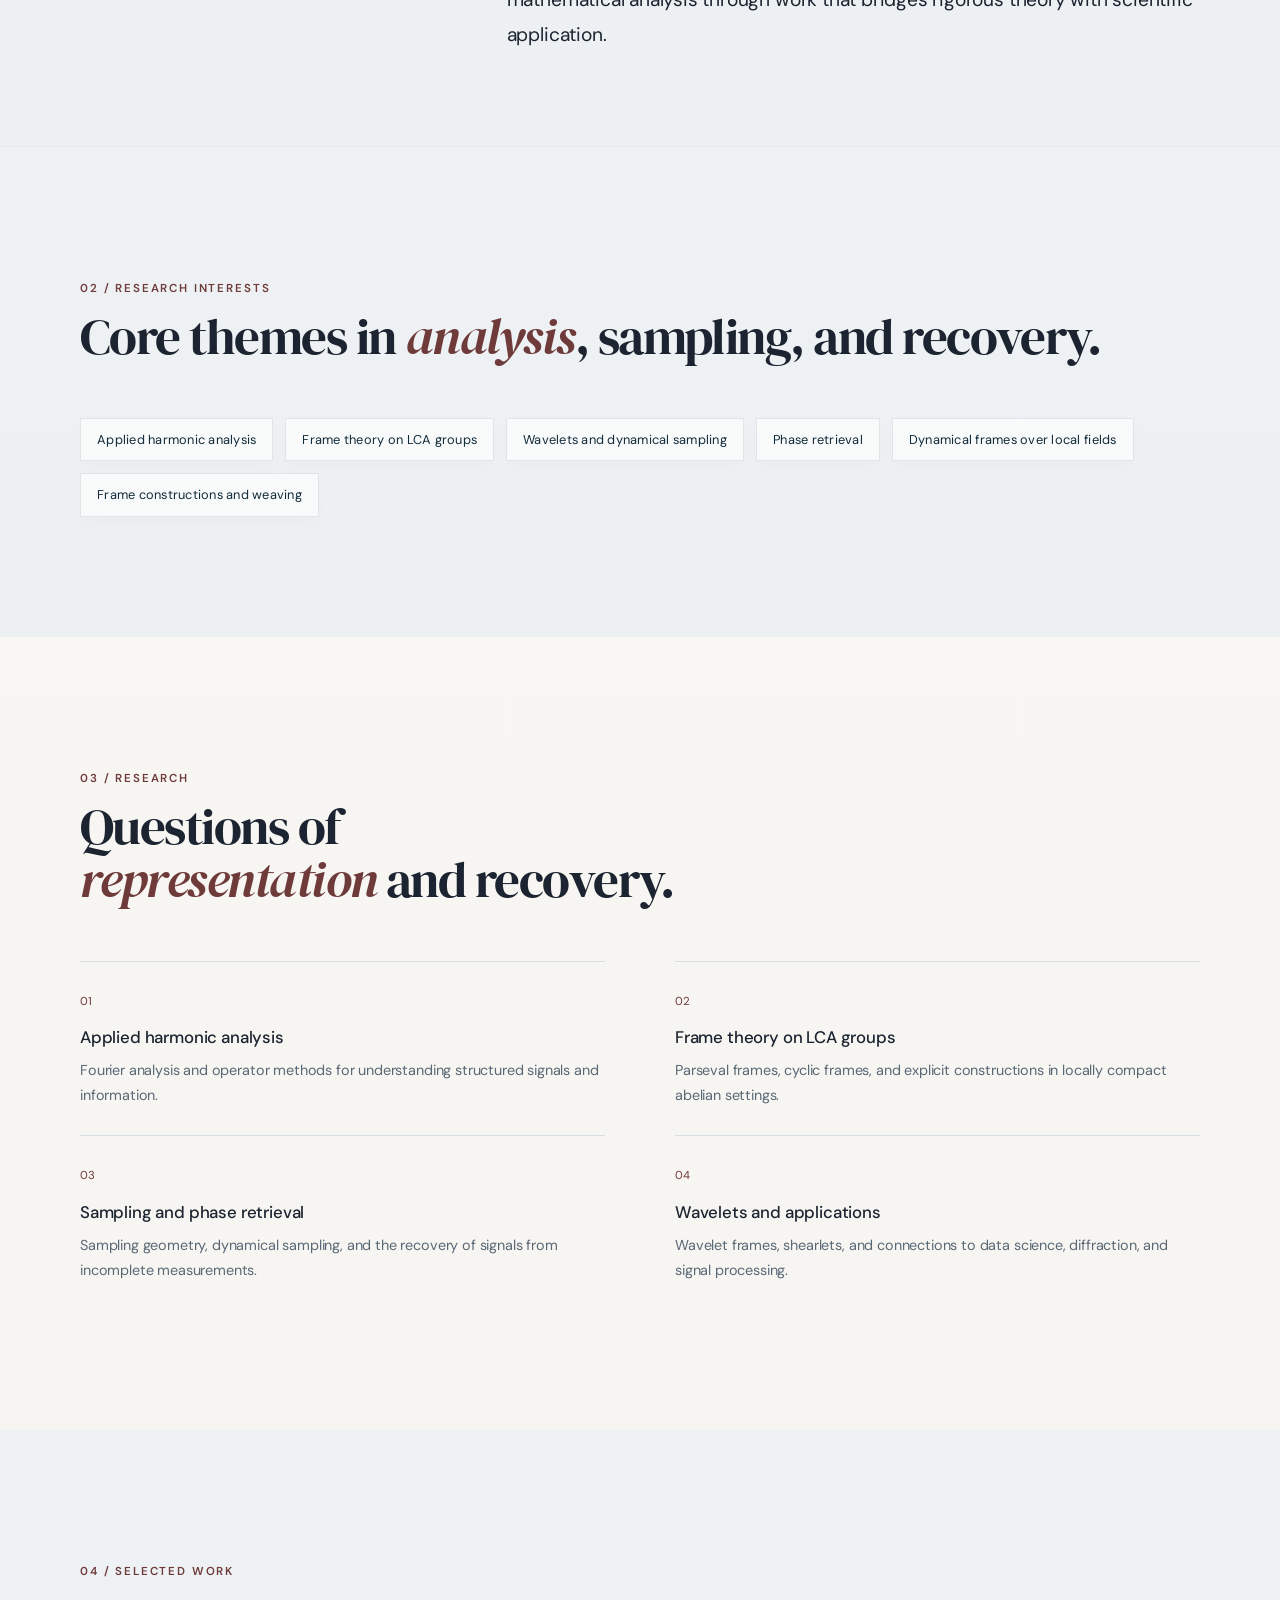
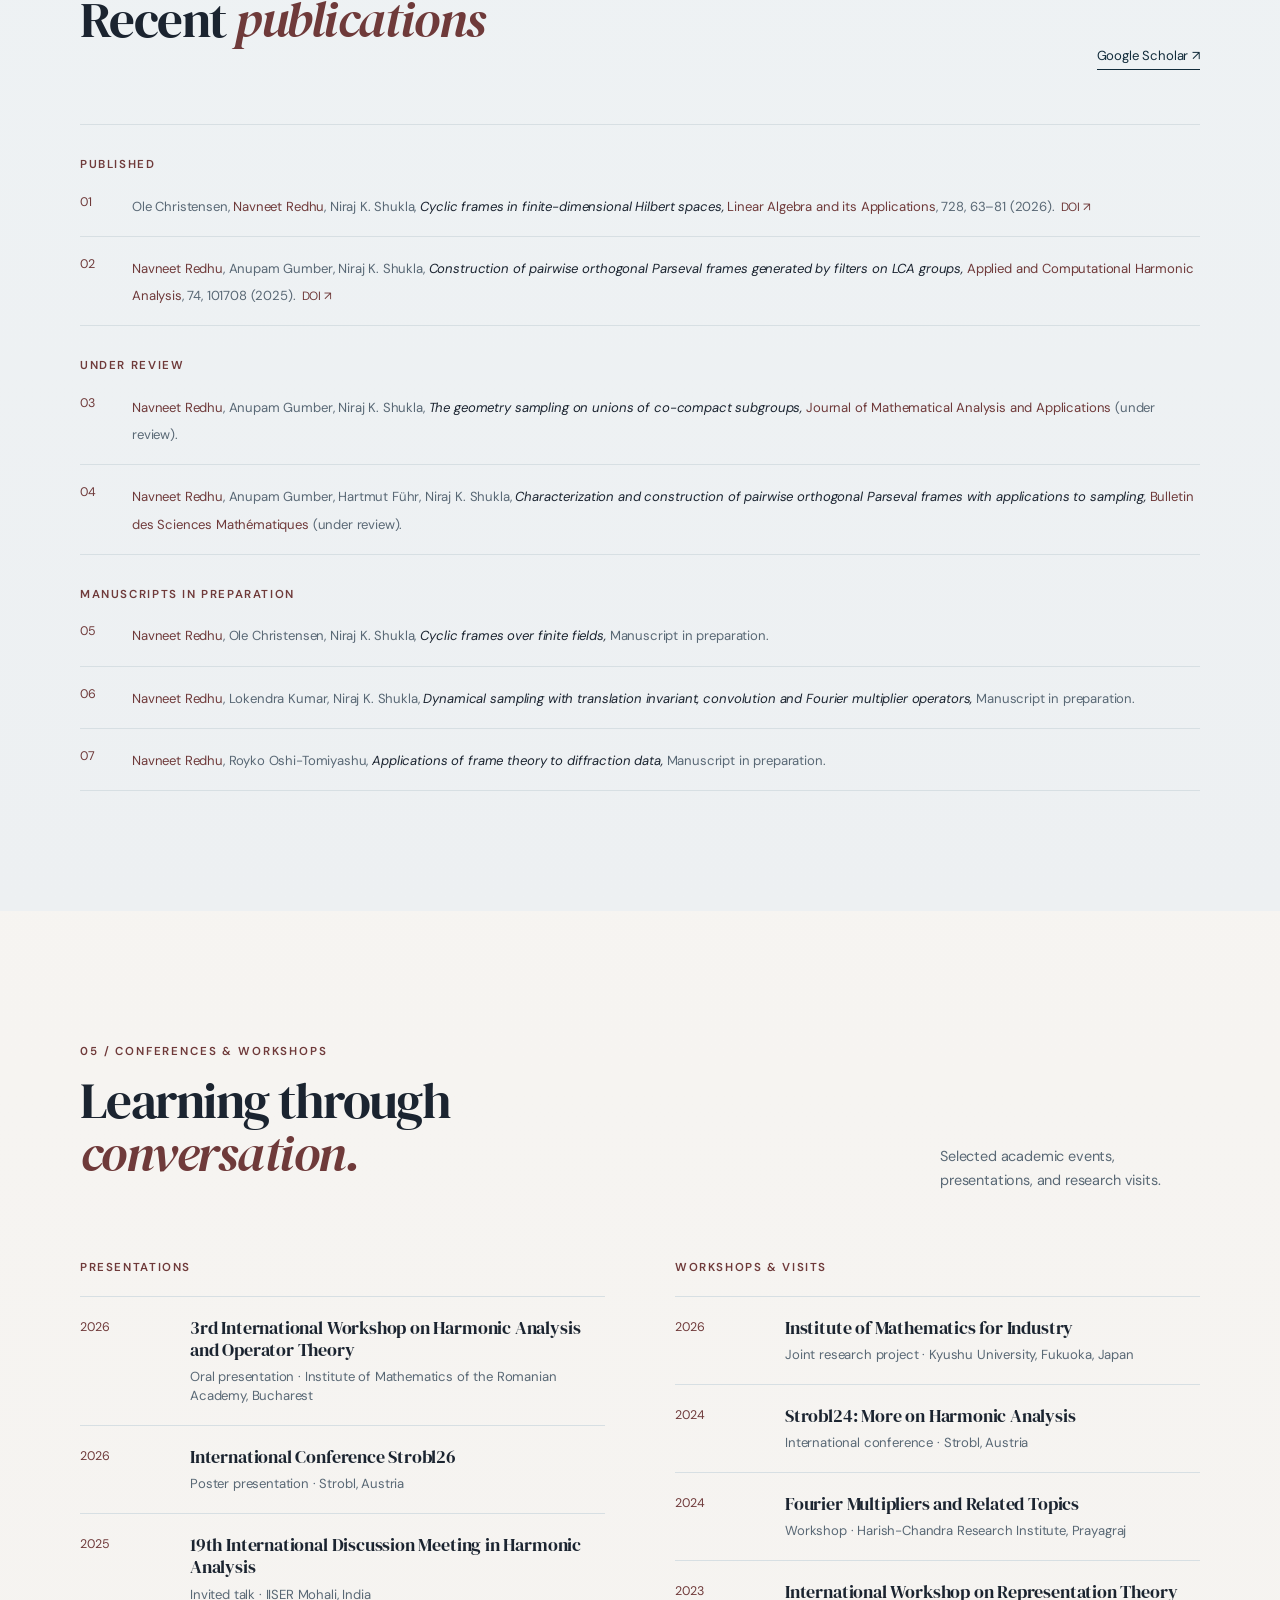
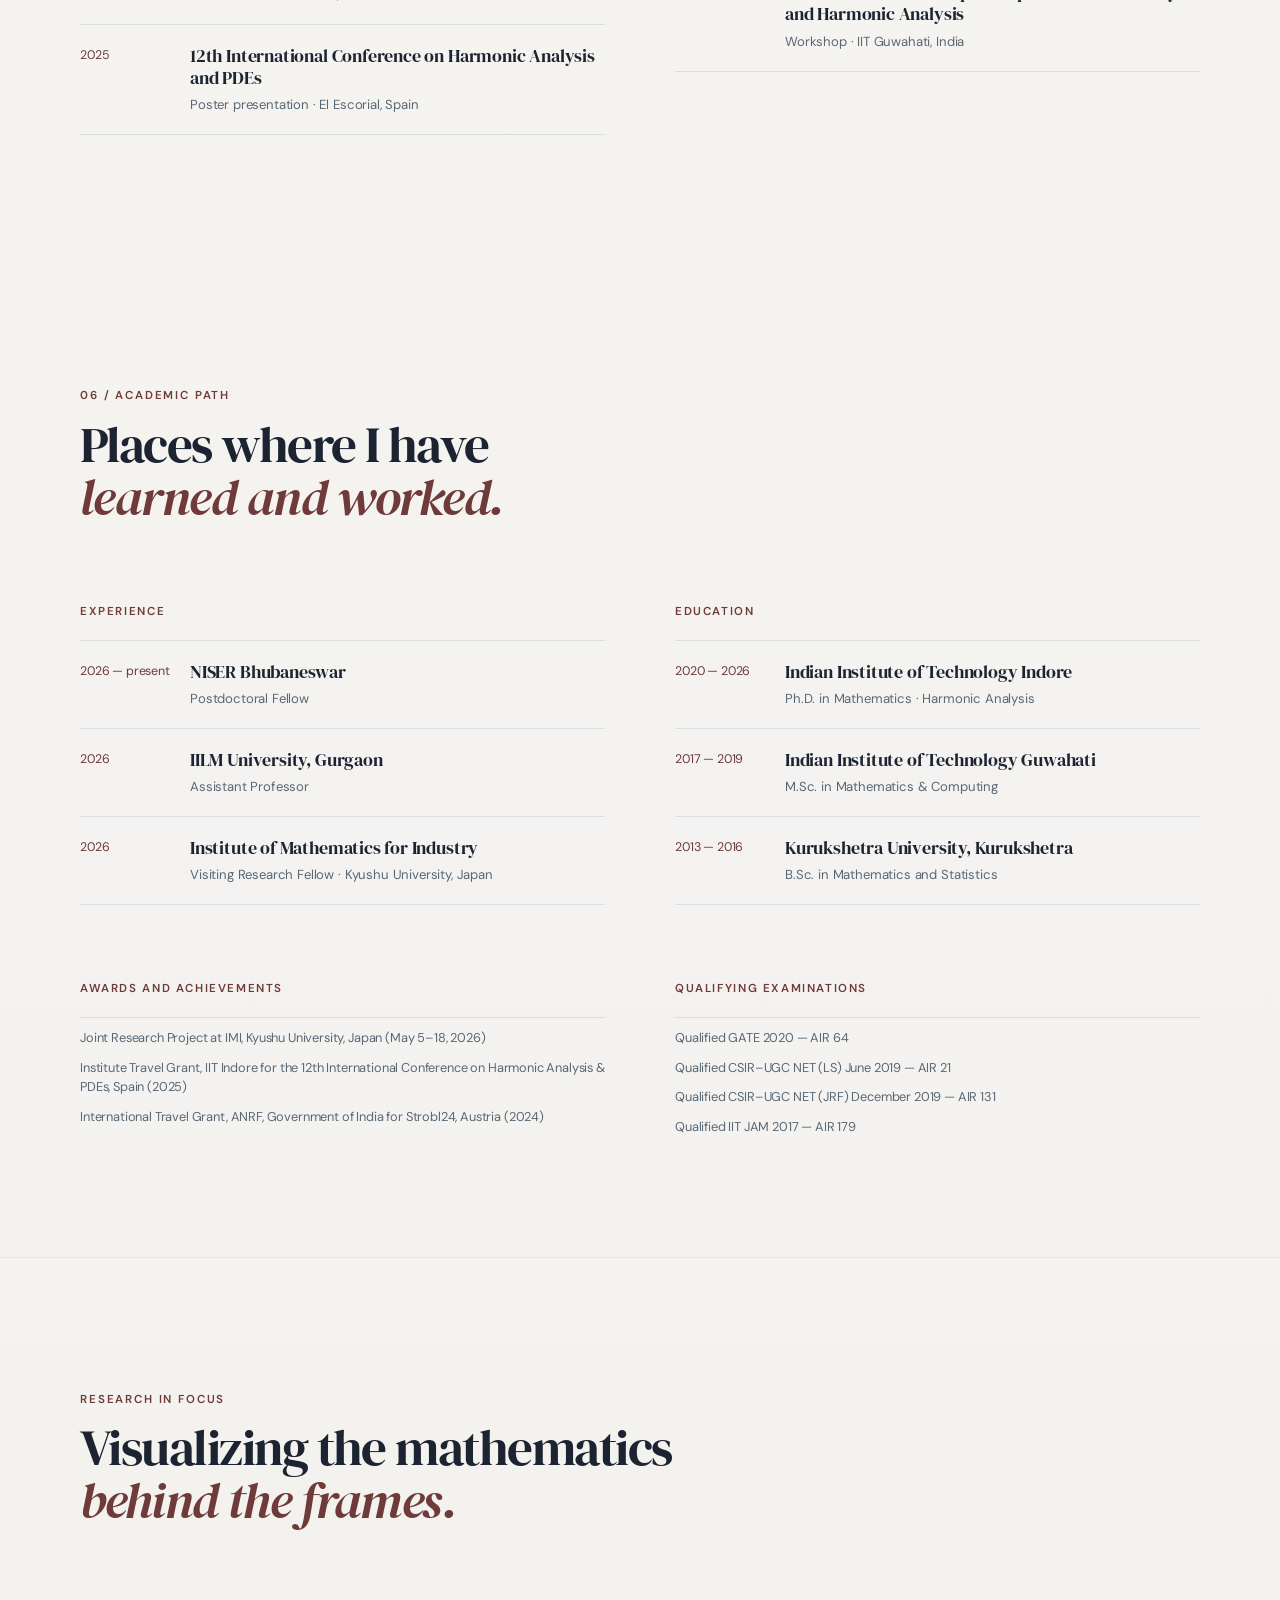
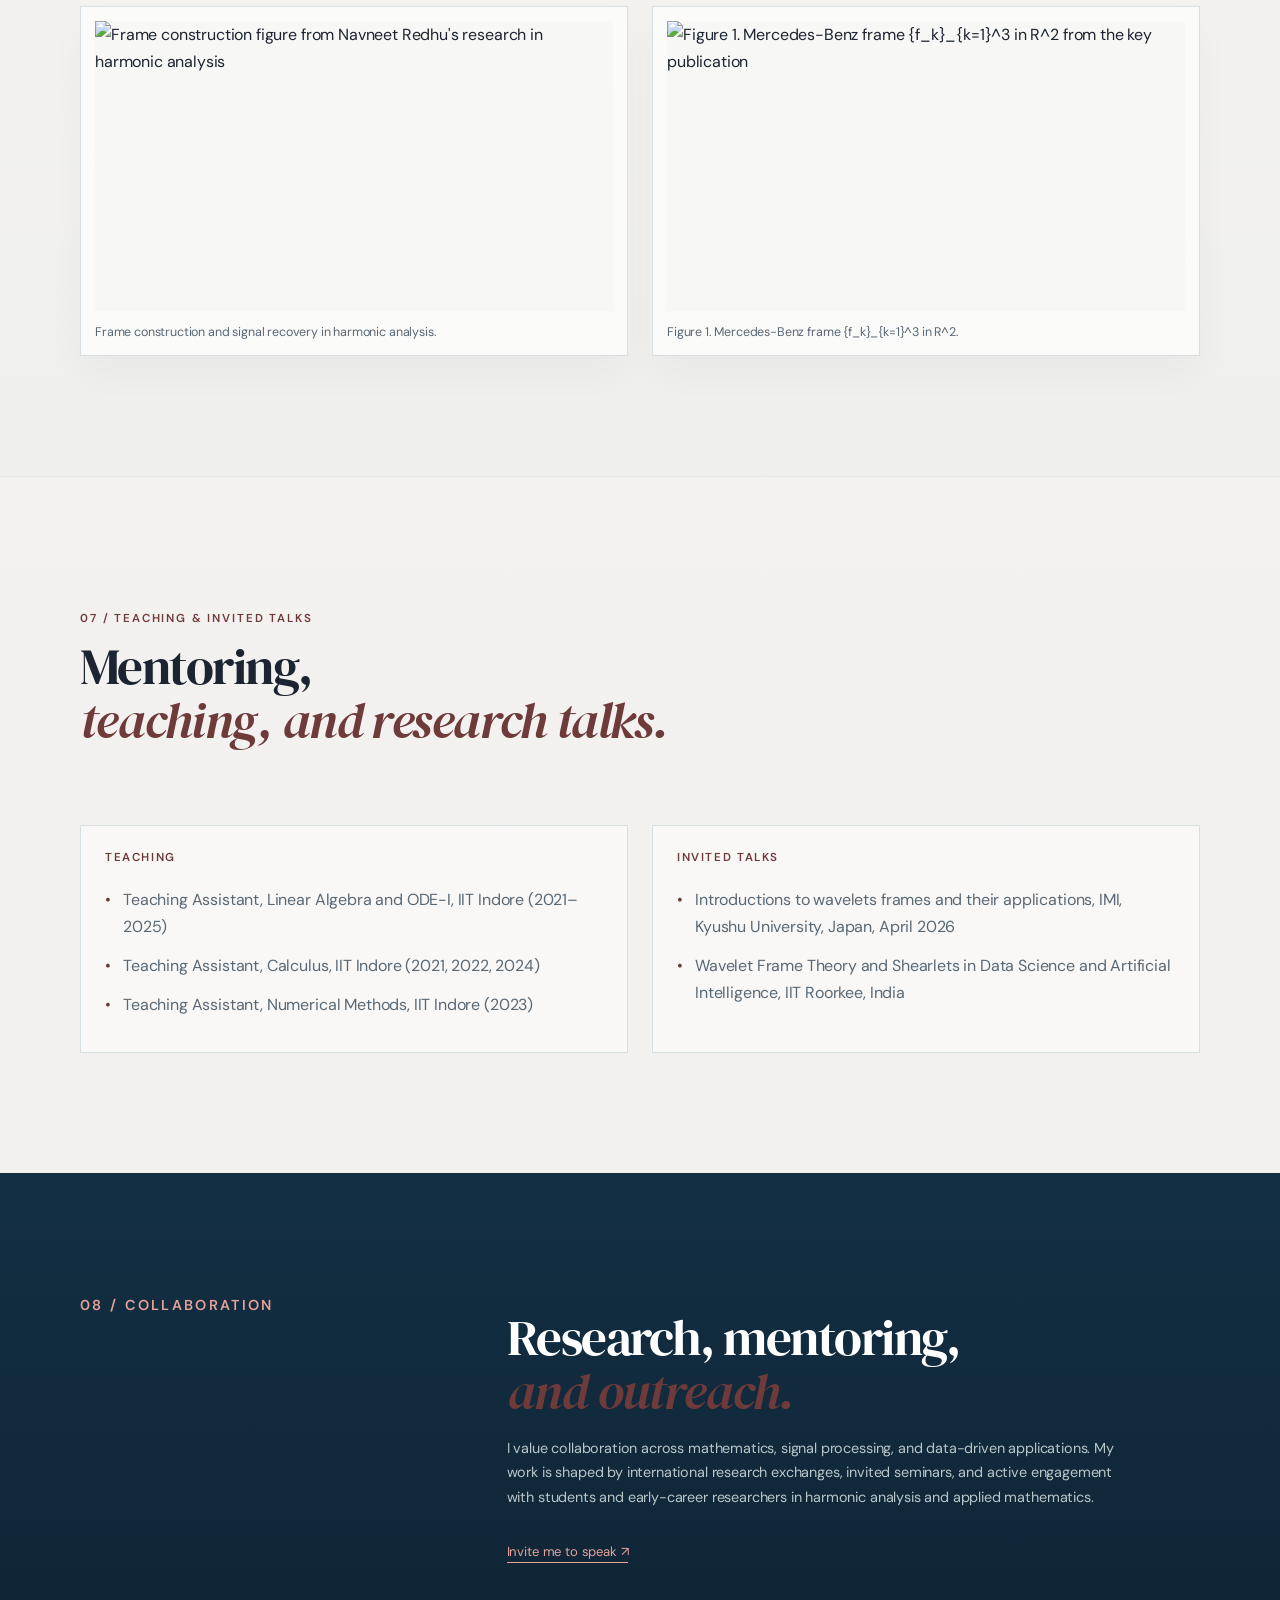
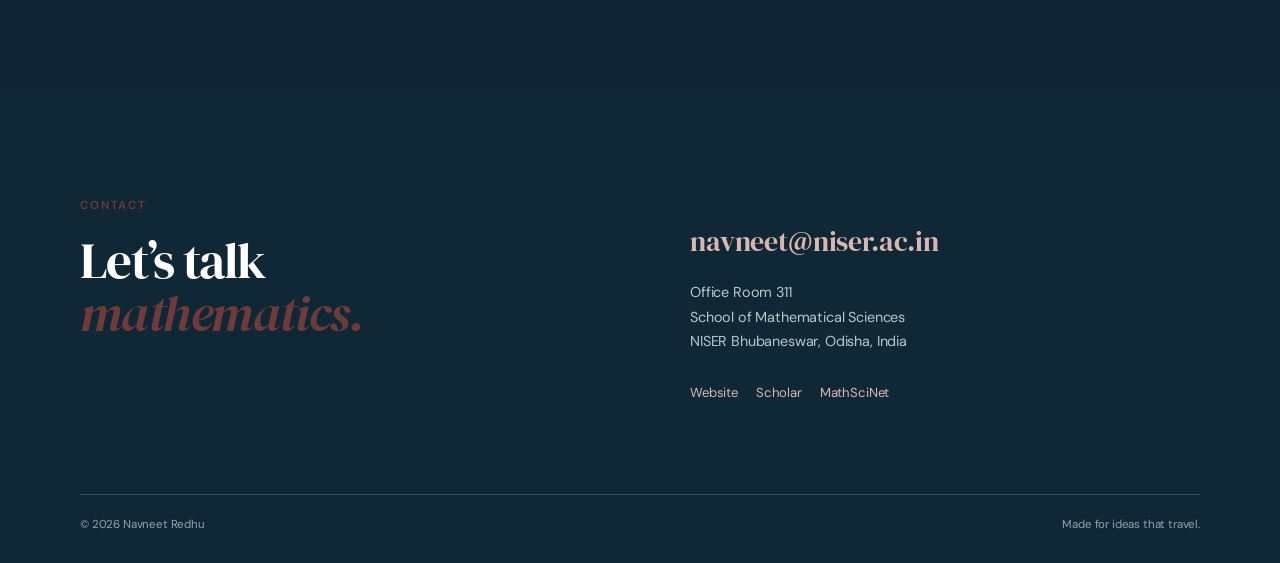
==== commit 359817da: "Add files via upload" ====
--- a/index.html
+++ b/index.html
@@ -31,17 +31,18 @@
       <div class="hero-copy">
         <p class="eyebrow">Mathematics · Harmonic analysis · Frame theory</p>
         <h1>Dr. Navneet<br><em>Redhu</em></h1>
-        <p class="lead">I am a mathematician working at the intersection of applied harmonic analysis, frame theory, and sampling.</p>
-        <p class="hero-role">Postdoctoral Fellow<br><strong>School of Mathematical Sciences, NISER Bhubaneswar</strong></p>
+        <p class="lead">I study how signals can be represented, sampled, and recovered using tools from harmonic analysis, frame theory, and operator theory.</p>
+        <p class="hero-role">Postdoctoral Fellow · <strong>School of Mathematical Sciences, NISER Bhubaneswar</strong></p>
         <div class="hero-links">
-          <a class="button button-dark" href="mailto:navneet@niser.ac.in">Get in touch <span aria-hidden="true">↗</span></a>
+          <a class="button button-dark" href="#publications">See publications <span aria-hidden="true">↗</span></a>
+          <a class="button button-light" href="mailto:navneet@niser.ac.in">Email me</a>
           <a class="text-link" href="Redhu_N_CV.pdf" download="Redhu_N_CV.pdf">Curriculum vitae <span aria-hidden="true">↓</span></a>
         </div>
       </div>
       <aside class="hero-card" aria-label="Profile and current academic position">
         <div class="profile-photo">
           <span class="photo-fallback" aria-hidden="true">NR</span>
-          <img src="profile.jpg?v=2" alt="Portrait of Dr. Navneet Redhu">
+          <img src="Screenshot 2026-09-09 at 11.57.27 AM.png" alt="Portrait of Dr. Navneet Redhu">
         </div>
         <div class="card-rule"></div>
         <p class="card-label">Currently</p>
@@ -51,20 +52,43 @@
       </aside>
     </section>
 
+    <div class="stats-strip container" aria-label="Quick statistics about research work">
+      <div class="stat-item"><strong>7+</strong><span>research themes</span></div>
+      <div class="stat-item"><strong>6</strong><span>selected papers</span></div>
+      <div class="stat-item"><strong>12+</strong><span>talks & workshops</span></div>
+      <div class="stat-item"><strong>5</strong><span>research collaborations</span></div>
+    </div>
+
     <section class="intro-band">
       <div class="container intro-grid">
         <p class="section-kicker">01 / Profile</p>
         <div>
-          <p class="intro-text">My work explores the structure and construction of frames on locally compact abelian groups, with applications to sampling, signal processing, and information recovery.</p>
-          <p class="muted">I am interested in problems that connect abstract harmonic analysis with explicit constructions and numerical implementation.</p>
+          <p class="intro-text">I am a researcher in applied harmonic analysis, frame theory, wavelets, and dynamical sampling, currently serving as a Postdoctoral Fellow in the School of Mathematical Sciences at the <strong>National Institute of Science Education and Research (NISER)</strong>, Bhubaneswar, India. My research investigates the mathematical foundations of frame theory on locally compact abelian (LCA) groups and develops analytical and computational methods for signal representation, sampling, and recovery. Working at the intersection of harmonic analysis, operator theory, and applied mathematics, I explore problems that arise in diffraction data analysis and related areas of modern mathematical science. My work has appeared in leading international <strong>SCIE-indexed journals</strong>, and I have collaborated with researchers from <strong>Kyushu University</strong>, the <strong>Technical University of Denmark</strong>, and <strong>RWTH Aachen University</strong>. I have also presented my research at several distinguished national and international conferences, and I continue to contribute to the advancement of contemporary mathematical analysis through work that bridges rigorous theory with scientific application.</p>
+        </div>
+      </div>
+    </section>
+
+    <section class="section section-tinted" id="interests">
+      <div class="container">
+        <div class="section-heading">
+          <p class="section-kicker">02 / Research interests</p>
+          <h2>Core themes in <em>analysis</em>, sampling, and recovery.</h2>
+        </div>
+        <div class="interest-grid">
+          <span class="interest-pill">Applied harmonic analysis</span>
+          <span class="interest-pill">Frame theory on LCA groups</span>
+          <span class="interest-pill">Wavelets and dynamical sampling</span>
+          <span class="interest-pill">Phase retrieval</span>
+          <span class="interest-pill">Dynamical frames over local fields</span>
+          <span class="interest-pill">Frame constructions and weaving</span>
         </div>
       </div>
     </section>
 
     <section class="section container" id="research">
       <div class="section-heading">
-        <p class="section-kicker">02 / Research</p>
-        <h2>Questions about<br><em>representation</em> and recovery.</h2>
+        <p class="section-kicker">03 / Research</p>
+        <h2>Questions of<br><em>representation</em> and recovery.</h2>
       </div>
       <div class="research-grid">
         <article class="research-item"><span>01</span><h3>Applied harmonic analysis</h3><p>Fourier analysis and operator methods for understanding structured signals and information.</p></article>
@@ -77,7 +101,7 @@
     <section class="section section-tinted" id="publications">
       <div class="container">
         <div class="section-heading split-heading">
-          <div><p class="section-kicker">03 / Selected work</p><h2>Recent <em>publications</em></h2></div>
+          <div><p class="section-kicker">04 / Selected work</p><h2>Recent <em>publications</em></h2></div>
           <a class="text-link" href="https://scholar.google.com/citations?user=tcnh6hYAAAAJ&amp;hl=en&amp;oi=sra" target="_blank" rel="noreferrer">Google Scholar <span aria-hidden="true">↗</span></a>
         </div>
         <div class="publication-list">
@@ -97,7 +121,7 @@
 
     <section class="section container" id="conferences">
       <div class="section-heading split-heading">
-        <div><p class="section-kicker">04 / Conferences &amp; workshops</p><h2>Learning through<br><em>conversation.</em></h2></div>
+        <div><p class="section-kicker">05 / Conferences &amp; workshops</p><h2>Learning through<br><em>conversation.</em></h2></div>
         <p class="section-note">Selected academic events, presentations, and research visits.</p>
       </div>
       <div class="event-grid">
@@ -122,24 +146,101 @@
       </div>
     </section>
 
-    <section class="section container two-column" id="experience">
-      <div>
-        <p class="section-kicker">05 / Academic path</p>
-        <h2>Places where I have<br><em>learned and worked.</em></h2>
-      </div>
-      <div class="timeline">
-        <div class="timeline-item"><span>2026 — present</span><div><h3>NISER Bhubaneswar</h3><p>Postdoctoral Fellow</p></div></div>
-        <div class="timeline-item"><span>2026</span><div><h3>IILM University, Gurgaon</h3><p>Assistant Professor</p></div></div>
-        <div class="timeline-item"><span>2026</span><div><h3>Institute of Mathematics for Industry</h3><p>Visiting Research Fellow · Kyushu University, Japan</p></div></div>
-        <div class="timeline-item"><span>2019 — 2026</span><div><h3>Indian Institute of Technology Indore</h3><p>Ph.D. in Mathematics · Harmonic Analysis</p></div></div>
-        <div class="timeline-item"><span>2016 — 2019</span><div><h3>Indian Institute of Technology Guwahati</h3><p>M.Sc. in Mathematics &amp; Computing</p></div></div>
+    <section class="section container" id="experience">
+      <div class="section-heading split-heading">
+        <div>
+          <p class="section-kicker">06 / Academic path</p>
+          <h2>Places where I have<br><em>learned and worked.</em></h2>
+        </div>
+      </div>
+      <div class="event-grid academic-grid">
+        <div>
+          <p class="event-label">Experience</p>
+          <div class="event-list">
+            <article class="event-item"><span>2026 — present</span><div><h3>NISER Bhubaneswar</h3><p>Postdoctoral Fellow</p></div></article>
+            <article class="event-item"><span>2026</span><div><h3>IILM University, Gurgaon</h3><p>Assistant Professor</p></div></article>
+            <article class="event-item"><span>2026</span><div><h3>Institute of Mathematics for Industry</h3><p>Visiting Research Fellow · Kyushu University, Japan</p></div></article>
+          </div>
+        </div>
+        <div>
+          <p class="event-label">Education</p>
+          <div class="event-list">
+            <article class="event-item"><span>2020 — 2026</span><div><h3>Indian Institute of Technology Indore</h3><p>Ph.D. in Mathematics · Harmonic Analysis</p></div></article>
+            <article class="event-item"><span>2017 — 2019</span><div><h3>Indian Institute of Technology Guwahati</h3><p>M.Sc. in Mathematics &amp; Computing</p></div></article>
+            <article class="event-item"><span>2013 — 2016</span><div><h3 class="institution-name">Kurukshetra University, Kurukshetra</h3><p class="degree-name">B.Sc. in Mathematics and Statistics</p></div></article>
+          </div>
+        </div>
+        <div class="academic-compact">
+          <p class="event-label">Awards and achievements</p>
+          <div class="mini-list">
+            <p>Joint Research Project at IMI, Kyushu University, Japan (May 5–18, 2026)</p>
+            <p>Institute Travel Grant, IIT Indore for the 12th International Conference on Harmonic Analysis &amp; PDEs, Spain (2025)</p>
+            <p>International Travel Grant, ANRF, Government of India for Strobl24, Austria (2024)</p>
+          </div>
+        </div>
+        <div class="academic-compact">
+          <p class="event-label">Qualifying examinations</p>
+          <div class="mini-list">
+            <p>Qualified GATE 2020 — AIR 64</p>
+            <p>Qualified CSIR–UGC NET (LS) June 2019 — AIR 21</p>
+            <p>Qualified CSIR–UGC NET (JRF) December 2019 — AIR 131</p>
+            <p>Qualified IIT JAM 2017 — AIR 179</p>
+          </div>
+        </div>
+      </div>
+    </section>
+
+    <section class="section research-visual">
+      <div class="container">
+        <div class="section-heading split-heading">
+          <div>
+            <p class="section-kicker">Research in focus</p>
+            <h2>Visualizing the mathematics<br><em>behind the frames.</em></h2>
+          </div>
+        </div>
+        <div class="figure-grid">
+          <figure class="research-figure">
+            <img src="shi114.jpg" alt="Frame construction figure from Navneet Redhu's research in harmonic analysis">
+            <figcaption>Frame construction and signal recovery in harmonic analysis.</figcaption>
+          </figure>
+          <figure class="research-figure">
+            <img src="Screenshot 2026-09-09 at 11.48.32 AM.png" alt="Figure 1. Mercedes-Benz frame {f_k}_{k=1}^3 in R^2 from the key publication">
+            <figcaption>Figure 1. Mercedes-Benz frame {f_k}_{k=1}^3 in R^2.</figcaption>
+          </figure>
+        </div>
+      </div>
+    </section>
+
+    <section class="section container" id="teaching-talks">
+      <div class="section-heading split-heading">
+        <div>
+          <p class="section-kicker">07 / Teaching &amp; invited talks</p>
+          <h2>Mentoring,<br><em>teaching, and research talks.</em></h2>
+        </div>
+      </div>
+      <div class="teaching-grid">
+        <div class="teaching-panel">
+          <p class="event-label">Teaching</p>
+          <ul class="detail-list">
+            <li>Teaching Assistant, Linear Algebra and ODE-I, IIT Indore (2021–2025)</li>
+            <li>Teaching Assistant, Calculus, IIT Indore (2021, 2022, 2024)</li>
+            <li>Teaching Assistant, Numerical Methods, IIT Indore (2023)</li>
+          </ul>
+        </div>
+        <div class="teaching-panel">
+          <p class="event-label">Invited talks</p>
+          <ul class="detail-list">
+            <li>Introductions to wavelets frames and their applications, IMI, Kyushu University, Japan, April 2026</li>
+            <li>Wavelet Frame Theory and Shearlets in Data Science and Artificial Intelligence, IIT Roorkee, India</li>
+          </ul>
+        </div>
       </div>
     </section>
 
     <section class="section talk-section">
       <div class="container talk-grid">
-        <p class="section-kicker">06 / Beyond the page</p>
-        <div><h2>Teaching, talks,<br><em>and collaboration.</em></h2><p>My teaching experience includes linear algebra, ordinary differential equations, calculus, and numerical methods. I also enjoy presenting frame theory and its applications to audiences across mathematics, data science, and engineering.</p><a class="text-link" href="mailto:navneet@niser.ac.in">Invite me to speak <span aria-hidden="true">↗</span></a></div>
+        <p class="section-kicker">08 / Collaboration</p>
+        <div><h2>Research, mentoring,<br><em>and outreach.</em></h2><p>I value collaboration across mathematics, signal processing, and data-driven applications. My work is shaped by international research exchanges, invited seminars, and active engagement with students and early-career researchers in harmonic analysis and applied mathematics.</p><a class="text-link" href="mailto:navneet@niser.ac.in">Invite me to speak <span aria-hidden="true">↗</span></a></div>
       </div>
     </section>
   </main>
--- a/styles.css
+++ b/styles.css
@@ -1,58 +1,85 @@
 @import url('https://fonts.googleapis.com/css2?family=DM+Sans:wght@400;500;600&family=DM+Serif+Display:ital@0;1&display=swap');
 
-:root { --ink: #17212b; --muted: #69737b; --navy: #17354a; --red: #9d302e; --paper: #f8f7f3; --tint: #e9efef; --line: #d3d9d8; --serif: 'DM Serif Display', Georgia, serif; --sans: 'DM Sans', Helvetica, sans-serif; }
+:root { --ink: #1b2430; --muted: #596875; --navy: #112b3a; --red: #6f3a3a; --paper: #f4f2ee; --tint: #edf0f2; --line: #d7dfe3; --serif: 'DM Serif Display', Georgia, serif; --sans: 'DM Sans', Helvetica, sans-serif; }
 * { box-sizing: border-box; }
 html { scroll-behavior: smooth; }
-body { margin: 0; background: var(--paper); color: var(--ink); font-family: var(--sans); line-height: 1.65; }
+body { margin: 0; background: linear-gradient(180deg, #faf8f4 0%, #f2f0ee 100%); color: var(--ink); font-family: var(--sans); line-height: 1.7; letter-spacing: -.01em; }
 a { color: inherit; text-decoration: none; }
 .container { width: min(1120px, calc(100% - 64px)); margin: 0 auto; }
-.site-header { border-bottom: 1px solid var(--line); background: rgba(248,247,243,.94); position: sticky; top: 0; z-index: 10; backdrop-filter: blur(12px); }
+.site-header { border-bottom: 1px solid rgba(17,43,58,.08); background: rgba(255,255,255,.88); position: sticky; top: 0; z-index: 10; backdrop-filter: blur(10px); box-shadow: 0 1px 0 rgba(17,43,58,.03); }
 .header-inner { min-height: 76px; display: flex; align-items: center; justify-content: space-between; gap: 32px; }
 .brand, .site-nav, .hero-links, .social-links { display: flex; align-items: center; }
 .brand { gap: 12px; font-weight: 600; letter-spacing: .02em; }
-.brand-mark { width: 34px; height: 34px; display: grid; place-items: center; color: white; background: var(--red); font-size: .75rem; letter-spacing: 0; }
+.brand-name { letter-spacing: .03em; font-size: .9rem; }
+.brand-mark { width: 34px; height: 34px; display: grid; place-items: center; color: white; background: linear-gradient(135deg, var(--navy), #365267 100%); font-size: .75rem; letter-spacing: 0; box-shadow: none; }
 .site-nav { gap: 26px; font-size: .82rem; color: var(--muted); }
+.site-nav a { transition: color .2s ease; }
 .site-nav a:hover, .social-links a:hover, .text-link:hover, .footer-contact .email:hover { color: var(--red); }
 .menu-toggle { display: none; background: none; border: 0; font: inherit; color: var(--navy); }
-.hero { min-height: 620px; padding-top: 108px; padding-bottom: 108px; display: grid; grid-template-columns: 1fr 310px; align-items: center; gap: 120px; }
+.hero { min-height: 620px; padding-top: 96px; padding-bottom: 96px; display: grid; grid-template-columns: 1fr 310px; align-items: center; gap: 76px; }
 .eyebrow, .section-kicker, .card-label { color: var(--red); font-size: .72rem; text-transform: uppercase; letter-spacing: .16em; font-weight: 600; }
 h1, h2 { font-family: var(--serif); font-weight: 400; line-height: 1.04; margin: 18px 0 24px; }
-h1 { font-size: clamp(4rem, 8vw, 7rem); letter-spacing: -.04em; }
+h1 { font-size: clamp(3.4rem, 6vw, 6rem); letter-spacing: -.045em; text-wrap: balance; }
 h2 { font-size: clamp(2.5rem, 4vw, 4rem); letter-spacing: -.03em; }
 em { color: var(--red); font-style: italic; }
-.lead { max-width: 530px; font-size: 1.22rem; color: #46525b; }
-.hero-role { margin-top: 32px; color: var(--muted); font-size: .9rem; }
+.lead { max-width: 530px; font-size: 1.08rem; line-height: 1.7; color: #46525b; }
+.hero-role { margin-top: 28px; color: var(--muted); font-size: .9rem; }
 .hero-role strong { color: var(--ink); font-weight: 500; }
-.hero-links { gap: 26px; margin-top: 34px; }
-.button { padding: 12px 18px; font-size: .82rem; }
-.button-dark { background: var(--navy); color: white; }
-.button-dark:hover { background: var(--red); }
+.hero-links { gap: 16px; margin-top: 34px; flex-wrap: wrap; }
+.hero-copy { max-width: 640px; }
+.button { padding: 12px 18px; font-size: .82rem; border: 1px solid transparent; display: inline-flex; align-items: center; justify-content: center; transition: all .2s ease; }
+.button-dark { background: linear-gradient(180deg, #183d55 0%, var(--navy) 100%); color: white; box-shadow: 0 10px 24px rgba(17,43,58,.12); }
+.button-dark:hover { background: linear-gradient(180deg, #1f4a63 0%, #163a4d 100%); transform: translateY(-1px); }
+.button-light { background: transparent; border-color: var(--line); color: var(--navy); }
+.button-light:hover { border-color: var(--red); color: var(--red); transform: translateY(-1px); }
 .text-link { border-bottom: 1px solid currentColor; padding-bottom: 2px; color: var(--navy); font-size: .82rem; }
-.hero-card { border-top: 1px solid var(--navy); padding-top: 24px; align-self: end; margin-bottom: 28px; }
-.profile-photo { height: 230px; margin-bottom: 30px; position: relative; overflow: hidden; background: var(--navy); display: grid; place-items: center; }
-.profile-photo img { width: 100%; height: 100%; display: block; object-fit: cover; object-position: center 68%; filter: brightness(1.04) contrast(1.03) saturate(1.04); position: relative; z-index: 1; }
+.stats-strip { display: grid; grid-template-columns: repeat(4, minmax(0, 1fr)); gap: 18px; margin-top: -24px; margin-bottom: 20px; position: relative; z-index: 1; }
+.stat-item { background: rgba(255,255,255,.7); border: 1px solid var(--line); padding: 20px 22px; box-shadow: 0 10px 24px rgba(17,43,58,.025); }
+.stat-item strong { display: block; color: var(--red); font-size: clamp(1.4rem, 2vw, 1.9rem); font-weight: 600; line-height: 1.1; }
+.stat-item span { color: var(--muted); font-size: .8rem; letter-spacing: .04em; text-transform: uppercase; }
+.hero-card { border: 1px solid rgba(17,43,58,.08); padding: 18px 18px 20px; align-self: end; margin-bottom: 28px; background: rgba(255,255,255,.58); border-radius: 18px; box-shadow: 0 24px 45px rgba(17,43,58,.05); }
+.profile-photo { height: 310px; margin-bottom: 30px; position: relative; overflow: hidden; background: linear-gradient(135deg, #112b3a, #1d3c4d); display: grid; place-items: center; box-shadow: inset 0 0 0 1px rgba(255,255,255,.08); border-radius: 12px 12px 0 0; }
+.profile-photo img { width: 100%; height: 100%; display: block; object-fit: cover; object-position: center 25%; filter: saturate(.96) contrast(1.02); position: relative; z-index: 1; }
 .photo-fallback { position: absolute; color: white; font-family: var(--serif); font-size: 5rem; line-height: 1; }
 .card-rule { width: 42px; border-top: 4px solid var(--red); margin-bottom: 28px; }
 .card-label { margin: 0 0 12px; }
 .card-title { font-family: var(--serif); font-size: 1.65rem; margin: 0 0 10px; }
 .card-detail, .muted { color: var(--muted); font-size: .9rem; }
 .hero-card a { display: inline-block; margin-top: 18px; color: var(--red); font-size: .82rem; }
-.intro-band, .section-tinted { background: var(--tint); }
-.intro-band { padding: 76px 0; }
+.intro-band, .section-tinted { background: linear-gradient(180deg, #eef2f4 0%, #edf0f2 100%); }
+.intro-band { padding: 76px 0; border-top: 1px solid rgba(17,43,58,.04); border-bottom: 1px solid rgba(17,43,58,.04); }
 .intro-grid, .talk-grid { display: grid; grid-template-columns: 1fr 2fr; gap: 80px; }
-.intro-text { font-family: var(--serif); font-size: 1.75rem; line-height: 1.3; margin: 0 0 20px; max-width: 720px; }
+.intro-text { font-family: var(--sans); font-size: clamp(1.02rem, 1.5vw, 1.2rem); line-height: 1.8; margin: 0 0 18px; max-width: 760px; color: var(--ink); letter-spacing: -.01em; font-weight: 400; }
+.intro-text strong { font-weight: 700; color: var(--ink); font-family: var(--sans); }
+.muted { font-size: .95rem; line-height: 1.7; }
+.section-kicker { margin-bottom: 0; }
 .section { padding-top: 120px; padding-bottom: 120px; }
 .section-heading { margin-bottom: 54px; }
 .section-heading h2 { margin-top: 12px; }
+.interest-grid { display: flex; flex-wrap: wrap; gap: 12px; }
+.interest-pill { display: inline-flex; align-items: center; padding: 10px 16px; border: 1px solid rgba(17,43,58,.1); background: rgba(255,255,255,.65); color: var(--navy); font-size: .8rem; letter-spacing: .02em; box-shadow: 0 8px 18px rgba(17,43,58,.02); }
+.research-visual { background: linear-gradient(180deg, #f5f3ef 0%, #efefed 100%); border-top: 1px solid rgba(17,43,58,.05); border-bottom: 1px solid rgba(17,43,58,.05); }
+.figure-grid { display: grid; grid-template-columns: repeat(2, minmax(0, 1fr)); gap: 24px; }
+.research-figure { margin: 0; padding: 14px; background: rgba(255,255,255,.7); border: 1px solid var(--line); box-shadow: 0 18px 35px rgba(17,43,58,.03); }
+.research-figure img { display: block; width: 100%; height: 290px; object-fit: contain; background: #f7f7f5; }
+.research-figure figcaption { font-size: .78rem; color: var(--muted); line-height: 1.5; margin-top: 12px; }
+.teaching-grid { display: grid; grid-template-columns: repeat(2, minmax(0, 1fr)); gap: 24px; }
+.teaching-panel { padding: 22px 24px; border: 1px solid var(--line); background: rgba(255,255,255,.45); }
+.detail-list { list-style: none; margin: 0; padding: 0; }
+.detail-list li { position: relative; padding-left: 18px; color: var(--muted); line-height: 1.7; margin-bottom: 12px; }
+.detail-list li::before { content: "•"; position: absolute; left: 0; color: var(--red); }
 .research-grid { display: grid; grid-template-columns: repeat(2, 1fr); gap: 0 70px; }
-.research-item { border-top: 1px solid var(--line); padding: 24px 0 28px; position: relative; }
+.research-item { border-top: 1px solid var(--line); padding: 24px 0 28px; position: relative; transition: transform .2s ease, border-color .2s ease; }
+.research-item:hover { transform: translateY(-2px); border-color: rgba(125,47,47,.45); }
 .research-item span { color: var(--red); font-size: .72rem; }
 .research-item h3, .publication h3, .timeline h3 { font-weight: 500; margin: 10px 0 7px; font-size: 1.05rem; }
+.research-item h3 { letter-spacing: -.01em; }
 .research-item p, .publication p, .talk-grid p { color: var(--muted); font-size: .9rem; margin: 0; }
 .split-heading { display: flex; align-items: end; justify-content: space-between; }
 .publication-list { border-top: 1px solid var(--line); }
 .publication-group { color: var(--red); font-size: .72rem; text-transform: uppercase; letter-spacing: .14em; font-weight: 600; margin: 30px 0 0; }
 .publication { display: grid; grid-template-columns: 34px 1fr; gap: 18px; padding: 17px 0; border-bottom: 1px solid var(--line); align-items: start; }
+.publication h3 { letter-spacing: -.01em; }
 .publication-number { color: var(--red); font-size: .78rem; }
 .publication-authors { color: var(--ink); font-size: .82rem; line-height: 1.45; margin: 0 0 5px; }
 .publication-authors strong { color: var(--red); font-weight: 400; }
@@ -71,21 +98,34 @@
 .event-item > span { color: var(--red); font-size: .78rem; }
 .event-item h3 { font-family: var(--serif); font-size: 1.15rem; font-weight: 400; line-height: 1.2; margin: 0 0 6px; }
 .event-item p { color: var(--muted); font-size: .82rem; line-height: 1.45; margin: 0; }
-.two-column { display: grid; grid-template-columns: 1fr 1.3fr; gap: 100px; }
-.timeline-item { display: grid; grid-template-columns: 130px 1fr; gap: 24px; padding: 0 0 26px; margin-bottom: 26px; border-bottom: 1px solid var(--line); }
-.timeline-item > span { color: var(--red); font-size: .78rem; }
-.timeline h3 { margin: 0; }
-.timeline p { color: var(--muted); margin: 2px 0 0; font-size: .9rem; }
-.talk-section { background: var(--navy); color: white; }
+.two-column { display: grid; grid-template-columns: 1fr 1.4fr; gap: 90px; align-items: start; }
+.event-grid { display: grid; grid-template-columns: repeat(2, minmax(0, 1fr)); gap: 70px; }
+.academic-grid { grid-template-columns: repeat(2, minmax(0, 1fr)); }
+.event-label { color: var(--red); font-size: .72rem; text-transform: uppercase; letter-spacing: .14em; font-weight: 600; margin: 0 0 18px; }
+.event-grid .event-item h3 { letter-spacing: -.01em; }
+.event-list { border-top: 1px solid var(--line); }
+.event-item { display: grid; grid-template-columns: 92px 1fr; gap: 18px; padding: 20px 0; border-bottom: 1px solid var(--line); transition: transform .2s ease, border-color .2s ease; }
+.event-item:hover { transform: translateX(3px); border-color: rgba(125,47,47,.4); }
+.event-item > span { color: var(--red); font-size: .78rem; }
+.event-item h3 { font-family: var(--serif); font-size: 1.15rem; font-weight: 400; line-height: 1.2; margin: 0 0 6px; }
+.institution-name { font-family: var(--sans); font-size: 1rem; font-weight: 700; line-height: 1.3; margin: 0 0 4px; }
+.degree-name { color: var(--muted); font-size: .8rem; line-height: 1.45; margin: 0; }
+.event-item p { color: var(--muted); font-size: .82rem; line-height: 1.45; margin: 0; }
+.academic-compact { padding-top: 4px; }
+.mini-list { border-top: 1px solid var(--line); padding-top: 10px; }
+.mini-list p { color: var(--muted); font-size: .8rem; line-height: 1.55; margin: 0 0 10px; }
+.mini-list p:last-child { margin-bottom: 0; }
+.talk-section { background: linear-gradient(180deg, #132f43 0%, #0f2435 100%); color: white; }
 .talk-section .section-kicker, .talk-section .text-link { color: #e6a39b; }
 .talk-section h2 { color: white; }
 .talk-grid p { color: #b9c7cb; margin-bottom: 28px; max-width: 610px; }
-.site-footer { background: #102837; color: white; padding: 100px 0 28px; }
+.talk-grid h2 { margin-bottom: 18px; }
+.site-footer { background: #102836; color: white; padding: 100px 0 28px; }
 .footer-grid { display: grid; grid-template-columns: 1fr 1fr; gap: 100px; }
 .footer-grid h2 { color: white; }
 .footer-contact { padding-top: 34px; }
-.email { font-family: var(--serif); font-size: 1.75rem; color: #e6a39b; }
+.email { font-family: var(--serif); font-size: 1.75rem; color: #d8b6b1; }
 .footer-contact p { color: #b9c7cb; font-size: .9rem; }
-.social-links { gap: 18px; margin-top: 28px; color: #e6a39b; font-size: .82rem; }
+.social-links { gap: 18px; margin-top: 28px; color: #d8b6b1; font-size: .82rem; }
 .footer-bottom { border-top: 1px solid #38505c; display: flex; justify-content: space-between; margin-top: 90px; padding-top: 20px; color: #8fa3aa; font-size: .72rem; }
-@media (max-width: 760px) { .container { width: min(100% - 40px, 560px); } .header-inner { min-height: 64px; } .menu-toggle { display: block; } .site-nav { display: none; position: absolute; left: 0; right: 0; top: 64px; padding: 18px 20px; background: var(--paper); border-bottom: 1px solid var(--line); flex-direction: column; align-items: flex-start; gap: 12px; } .site-nav.is-open { display: flex; } .hero { min-height: auto; padding-top: 72px; padding-bottom: 72px; display: block; } h1 { font-size: 4.4rem; } .hero-card { width: min(100%, 360px); margin: 70px 0 0 auto; } .intro-grid, .talk-grid, .two-column, .footer-grid, .event-grid { grid-template-columns: 1fr; gap: 28px; } .section { padding-top: 78px; padding-bottom: 78px; } .intro-band { padding: 58px 0; } .research-grid { grid-template-columns: 1fr; } .split-heading { display: block; } .split-heading .text-link { display: inline-block; margin-top: 10px; } .publication { grid-template-columns: 28px 1fr; gap: 5px 12px; } .timeline-item { grid-template-columns: 1fr; gap: 4px; } .footer-contact { padding-top: 0; } .footer-bottom { display: block; margin-top: 60px; } .footer-bottom span + span { display: block; margin-top: 8px; } }+@media (max-width: 760px) { .container { width: min(100% - 40px, 560px); } .header-inner { min-height: 64px; } .menu-toggle { display: block; } .site-nav { display: none; position: absolute; left: 0; right: 0; top: 64px; padding: 18px 20px; background: var(--paper); border-bottom: 1px solid var(--line); flex-direction: column; align-items: flex-start; gap: 12px; } .site-nav.is-open { display: flex; } .hero { min-height: auto; padding-top: 72px; padding-bottom: 72px; display: block; } h1 { font-size: 4.4rem; } .stats-strip { grid-template-columns: repeat(2, minmax(0, 1fr)); margin-top: 12px; } .hero-card { width: min(100%, 360px); margin: 70px 0 0 auto; } .intro-grid, .talk-grid, .two-column, .footer-grid, .event-grid { grid-template-columns: 1fr; gap: 28px; } .path-grid { grid-template-columns: 1fr; } .section { padding-top: 78px; padding-bottom: 78px; } .intro-band { padding: 58px 0; } .research-grid { grid-template-columns: 1fr; } .split-heading { display: block; } .split-heading .text-link { display: inline-block; margin-top: 10px; } .publication { grid-template-columns: 28px 1fr; gap: 5px 12px; } .path-list li { grid-template-columns: 1fr; gap: 4px; } .footer-contact { padding-top: 0; } .footer-bottom { display: block; margin-top: 60px; } .footer-bottom span + span { display: block; margin-top: 8px; } }
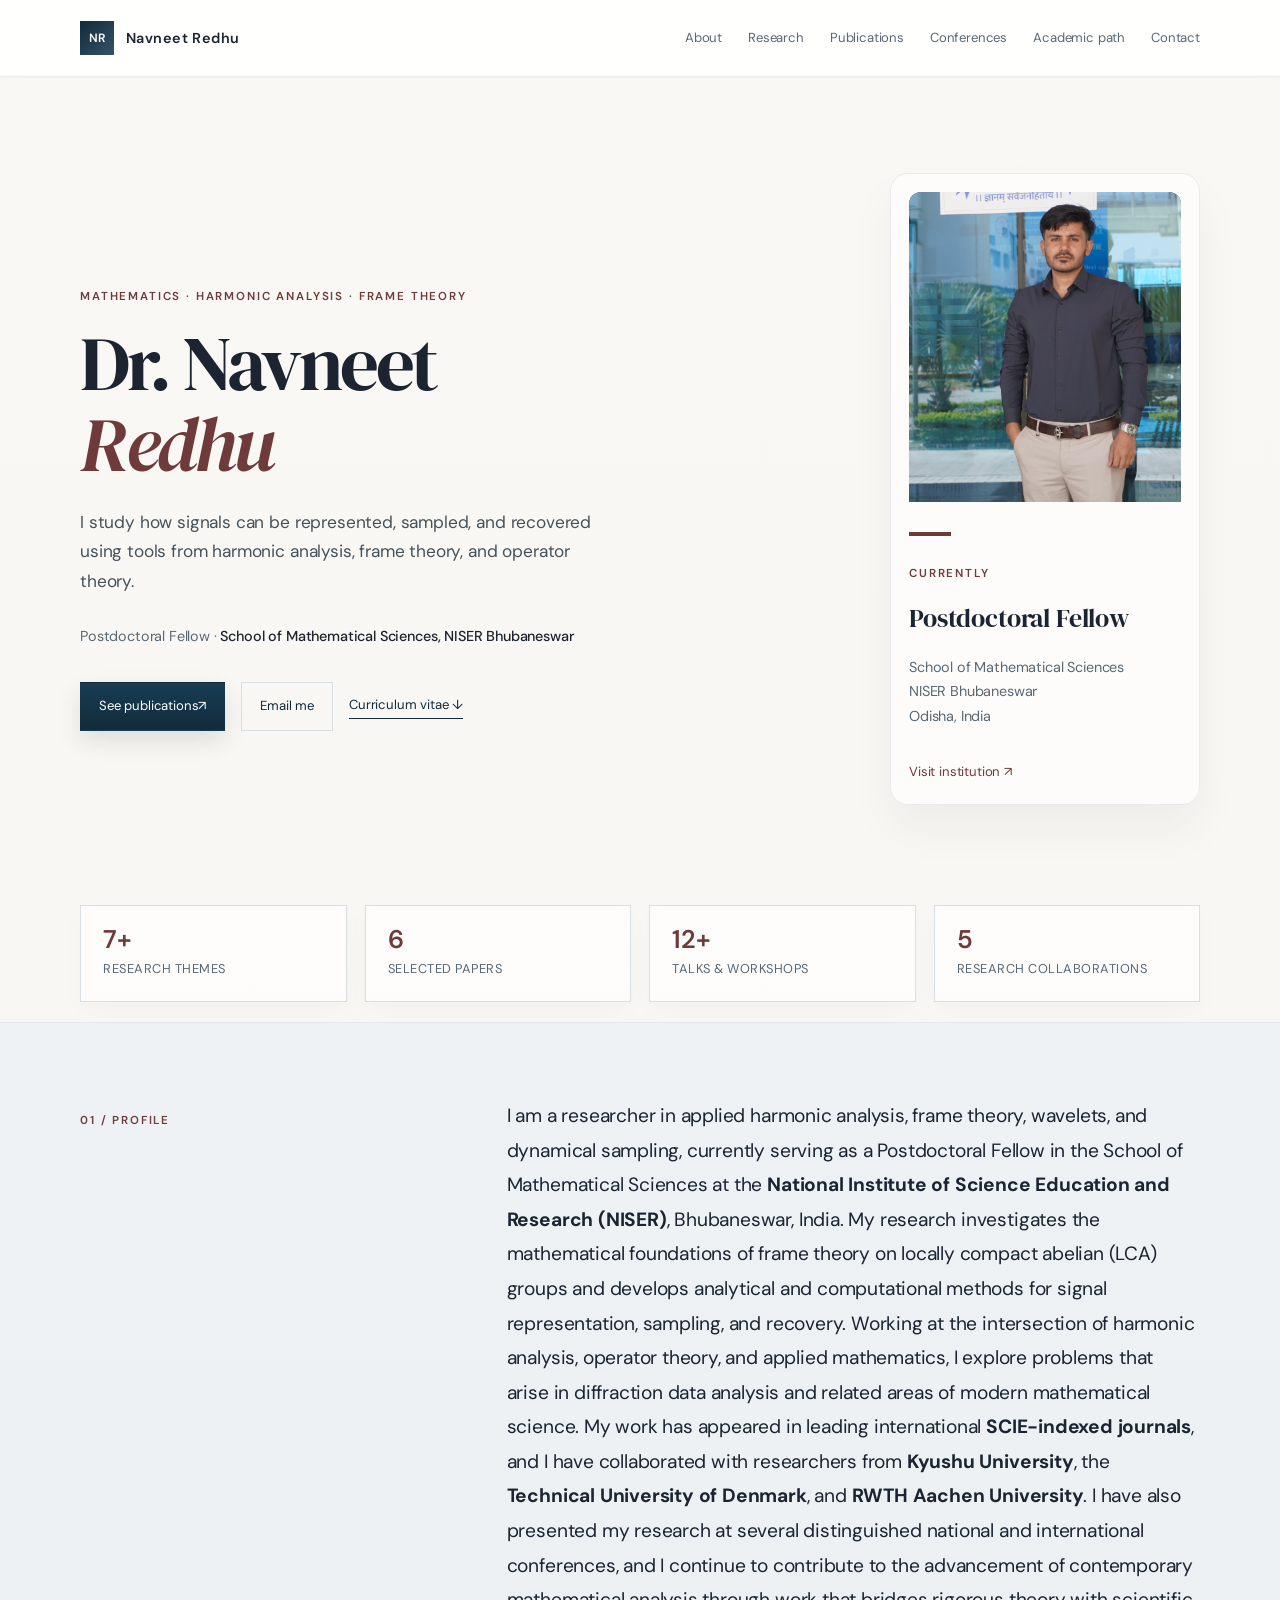
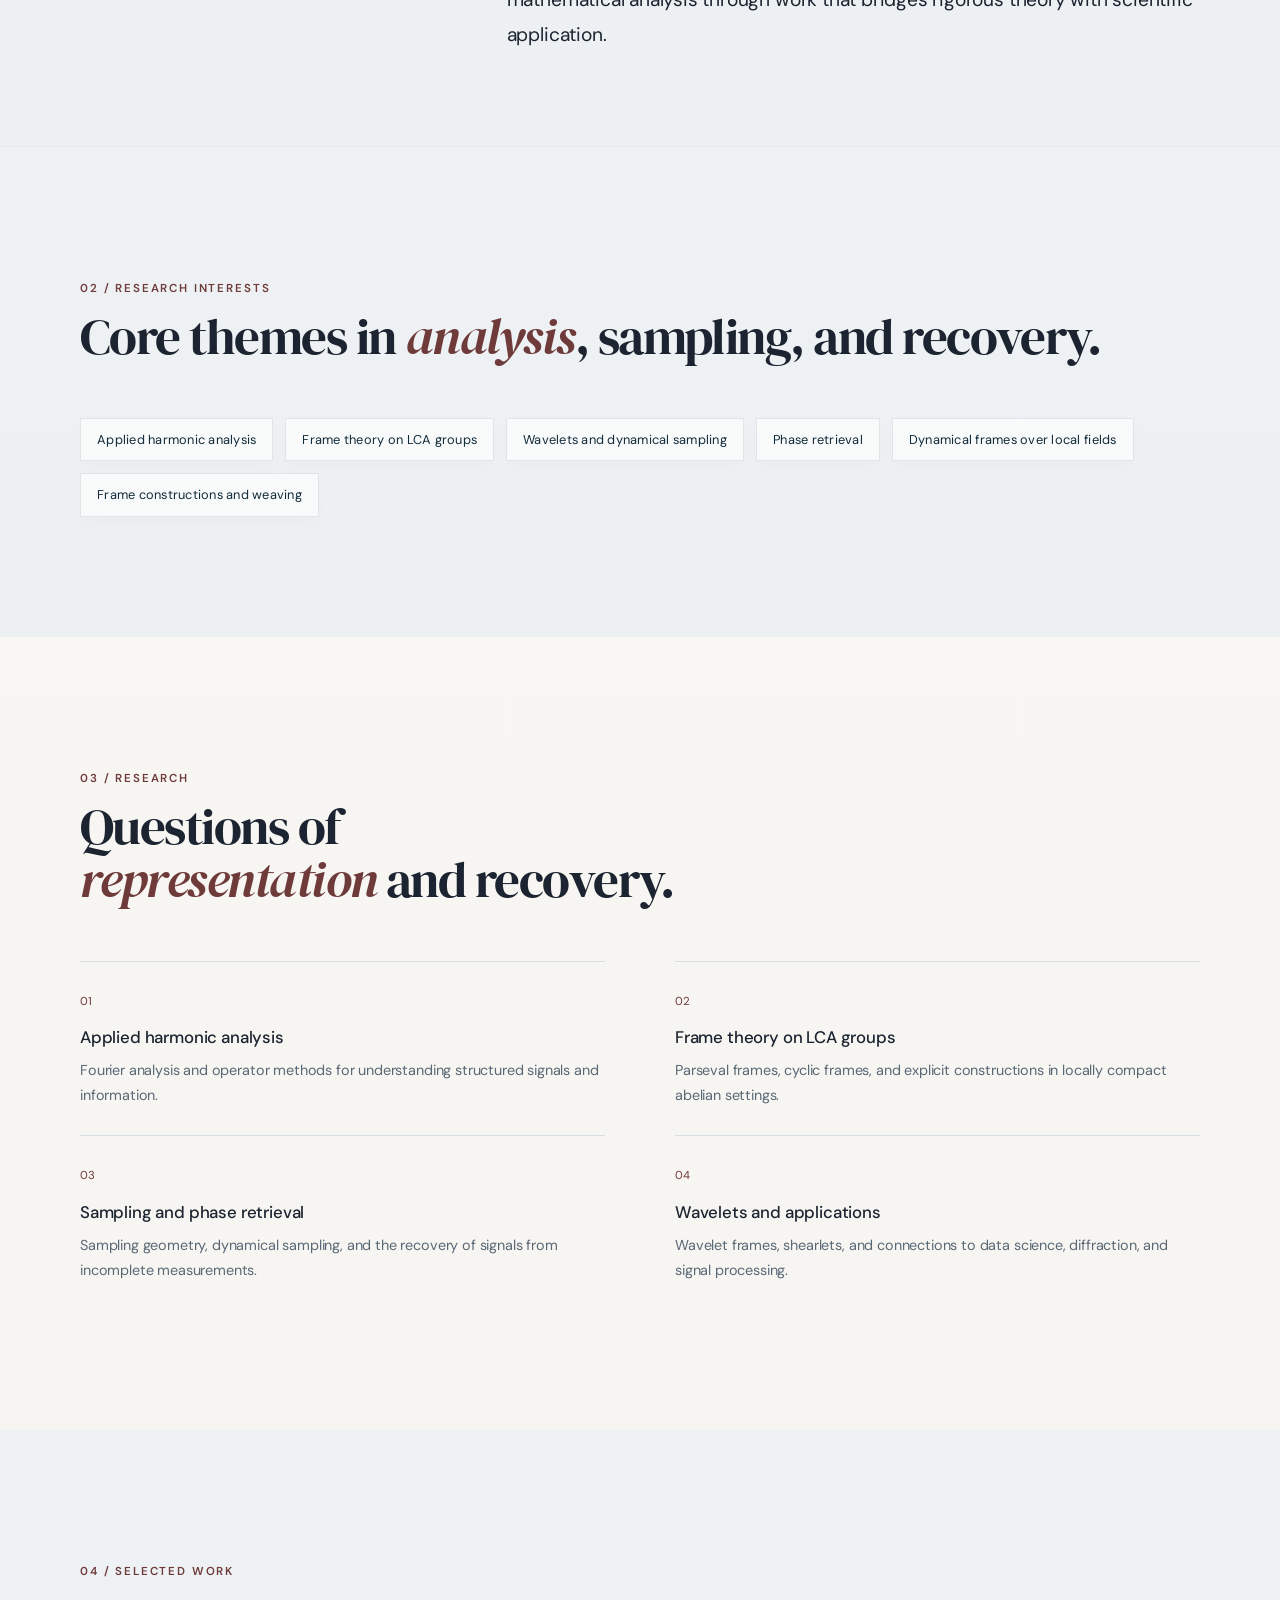
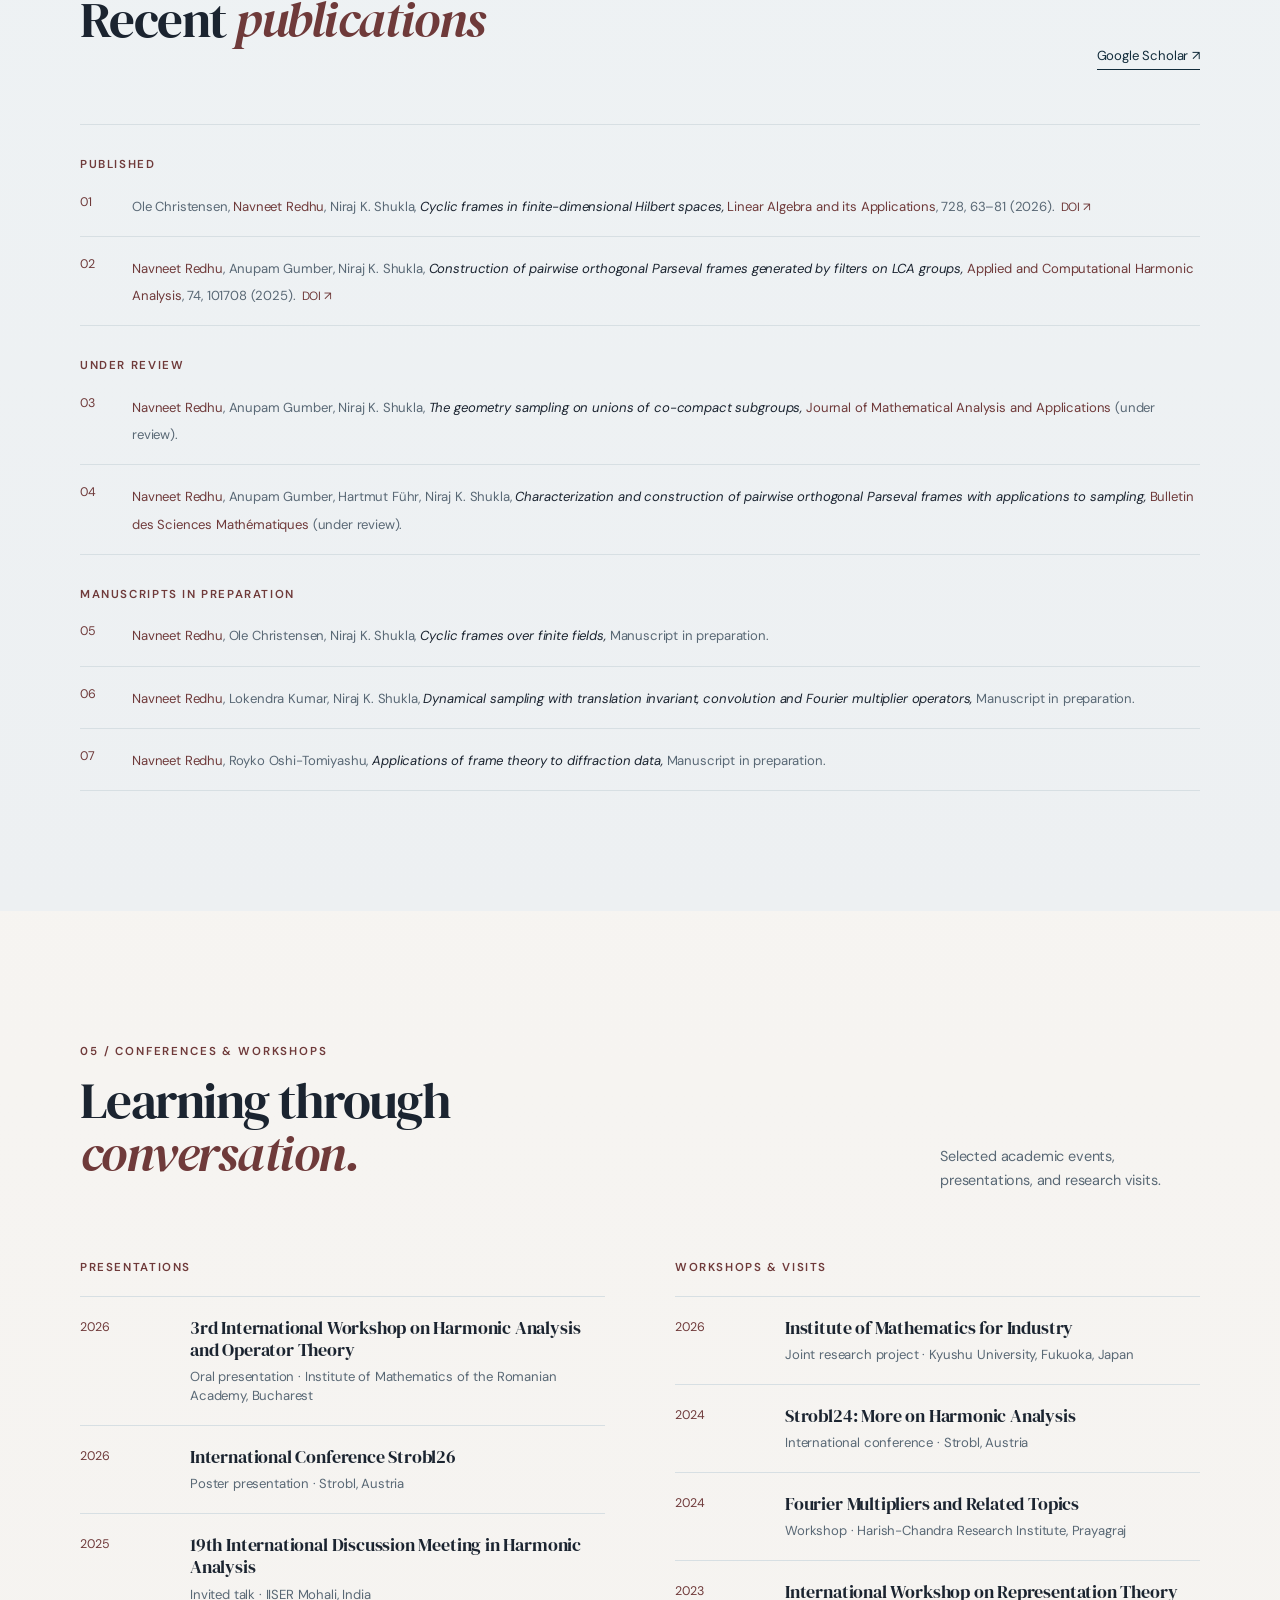
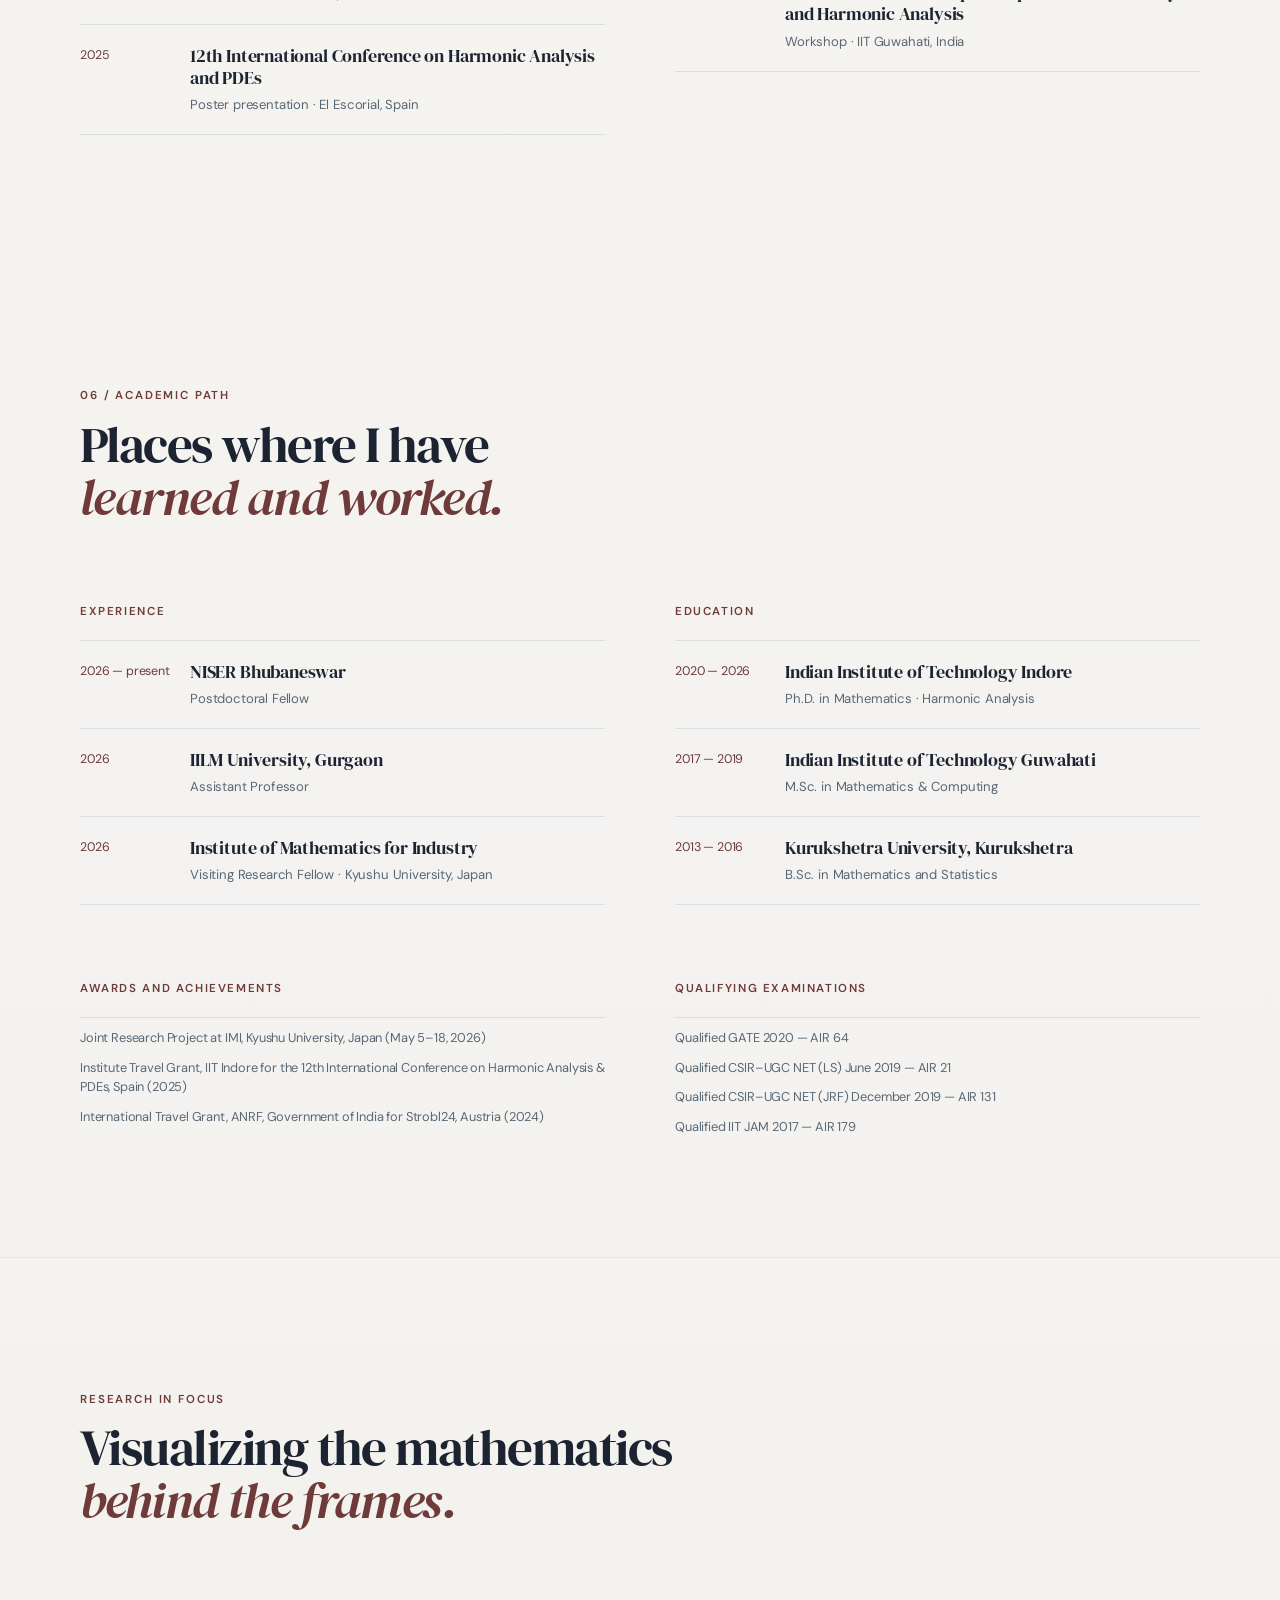
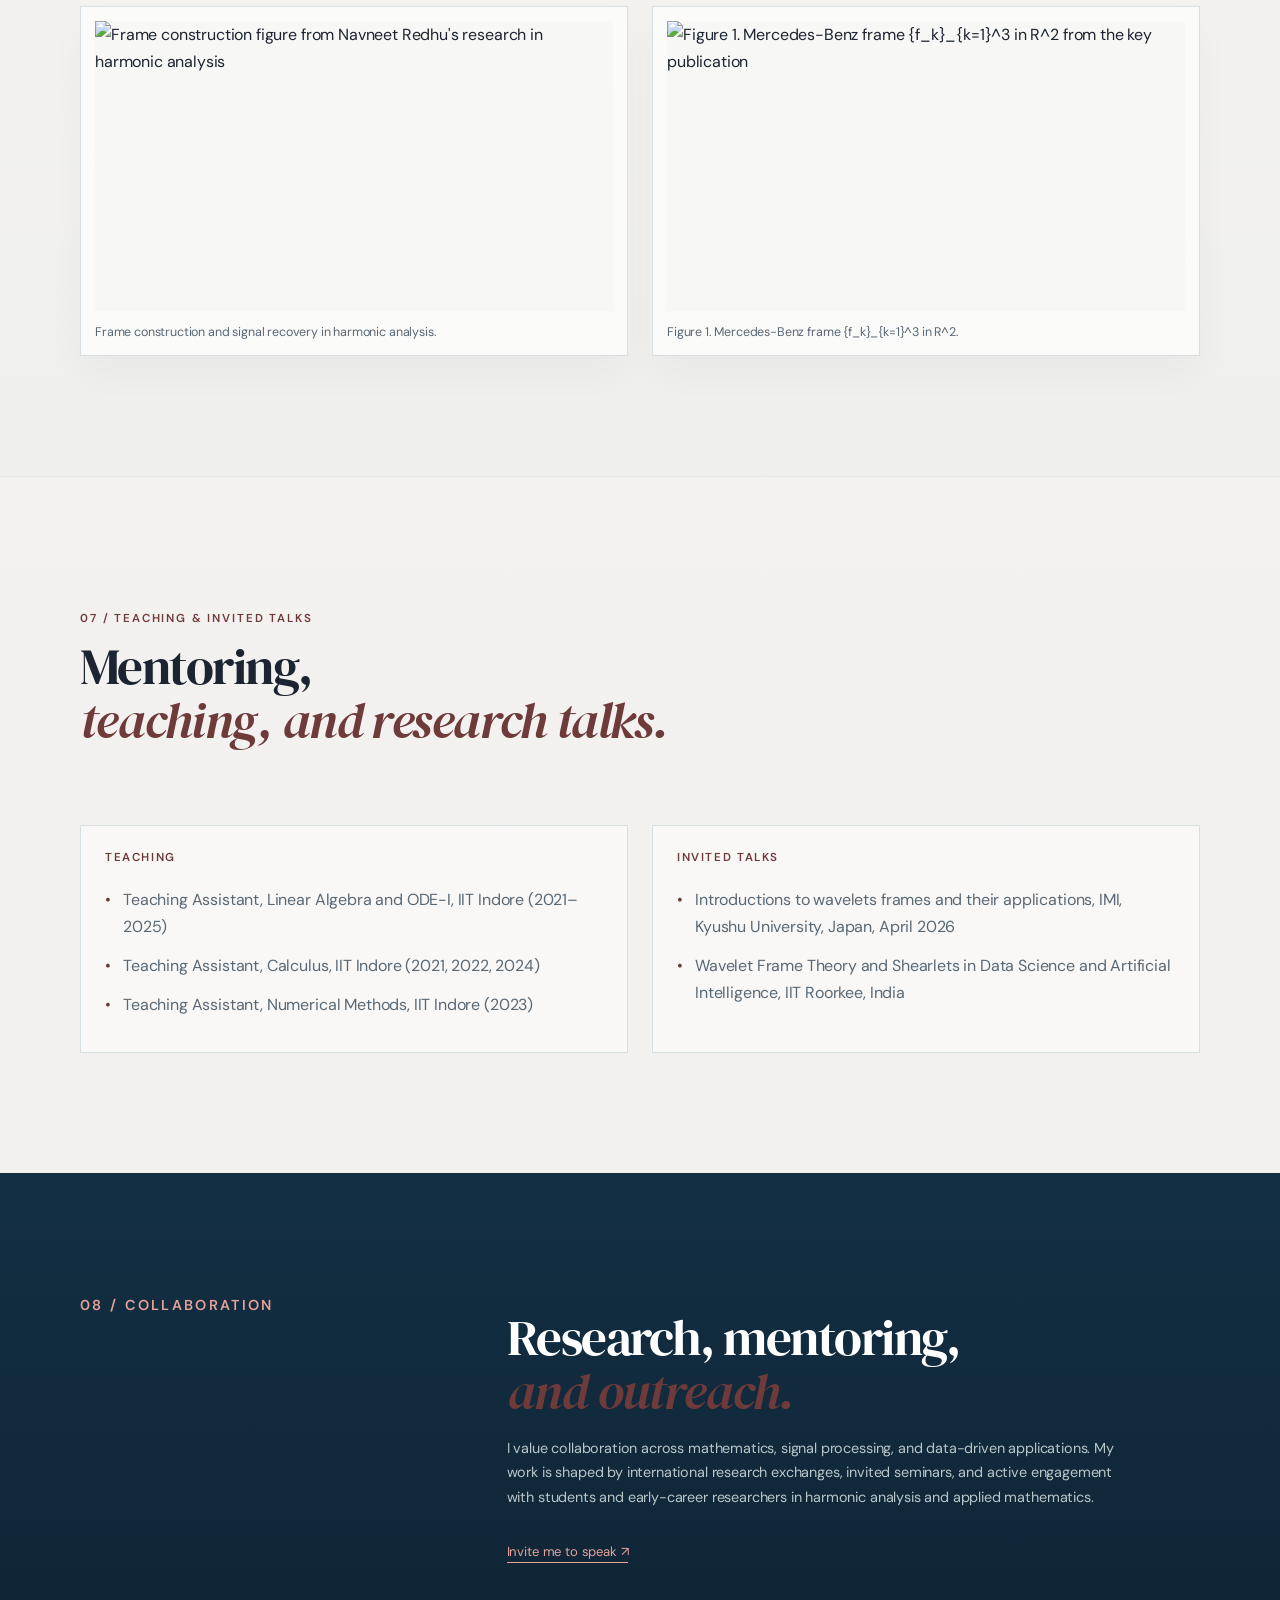
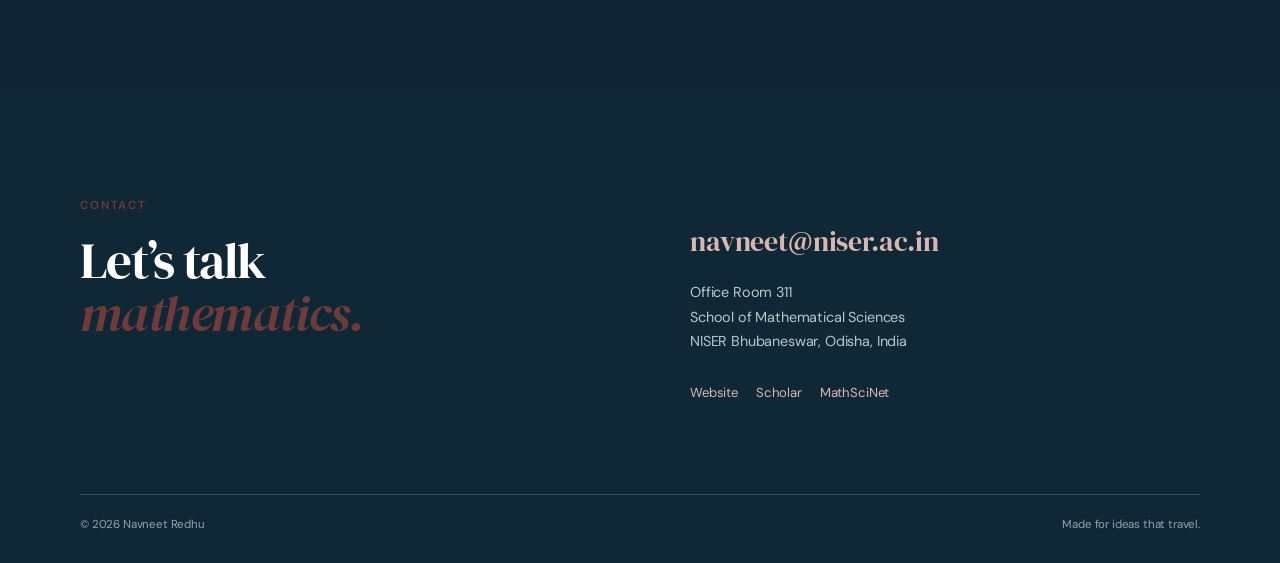
==== commit 127b25f5: "Add files via upload" ====
--- a/index.html
+++ b/index.html
@@ -42,7 +42,7 @@
       <aside class="hero-card" aria-label="Profile and current academic position">
         <div class="profile-photo">
           <span class="photo-fallback" aria-hidden="true">NR</span>
-          <img src="Screenshot 2026-09-09 at 11.57.27 AM.png" alt="Portrait of Dr. Navneet Redhu">
+          <img src="profile.jpg" alt="Portrait of Dr. Navneet Redhu">
         </div>
         <div class="card-rule"></div>
         <p class="card-label">Currently</p>
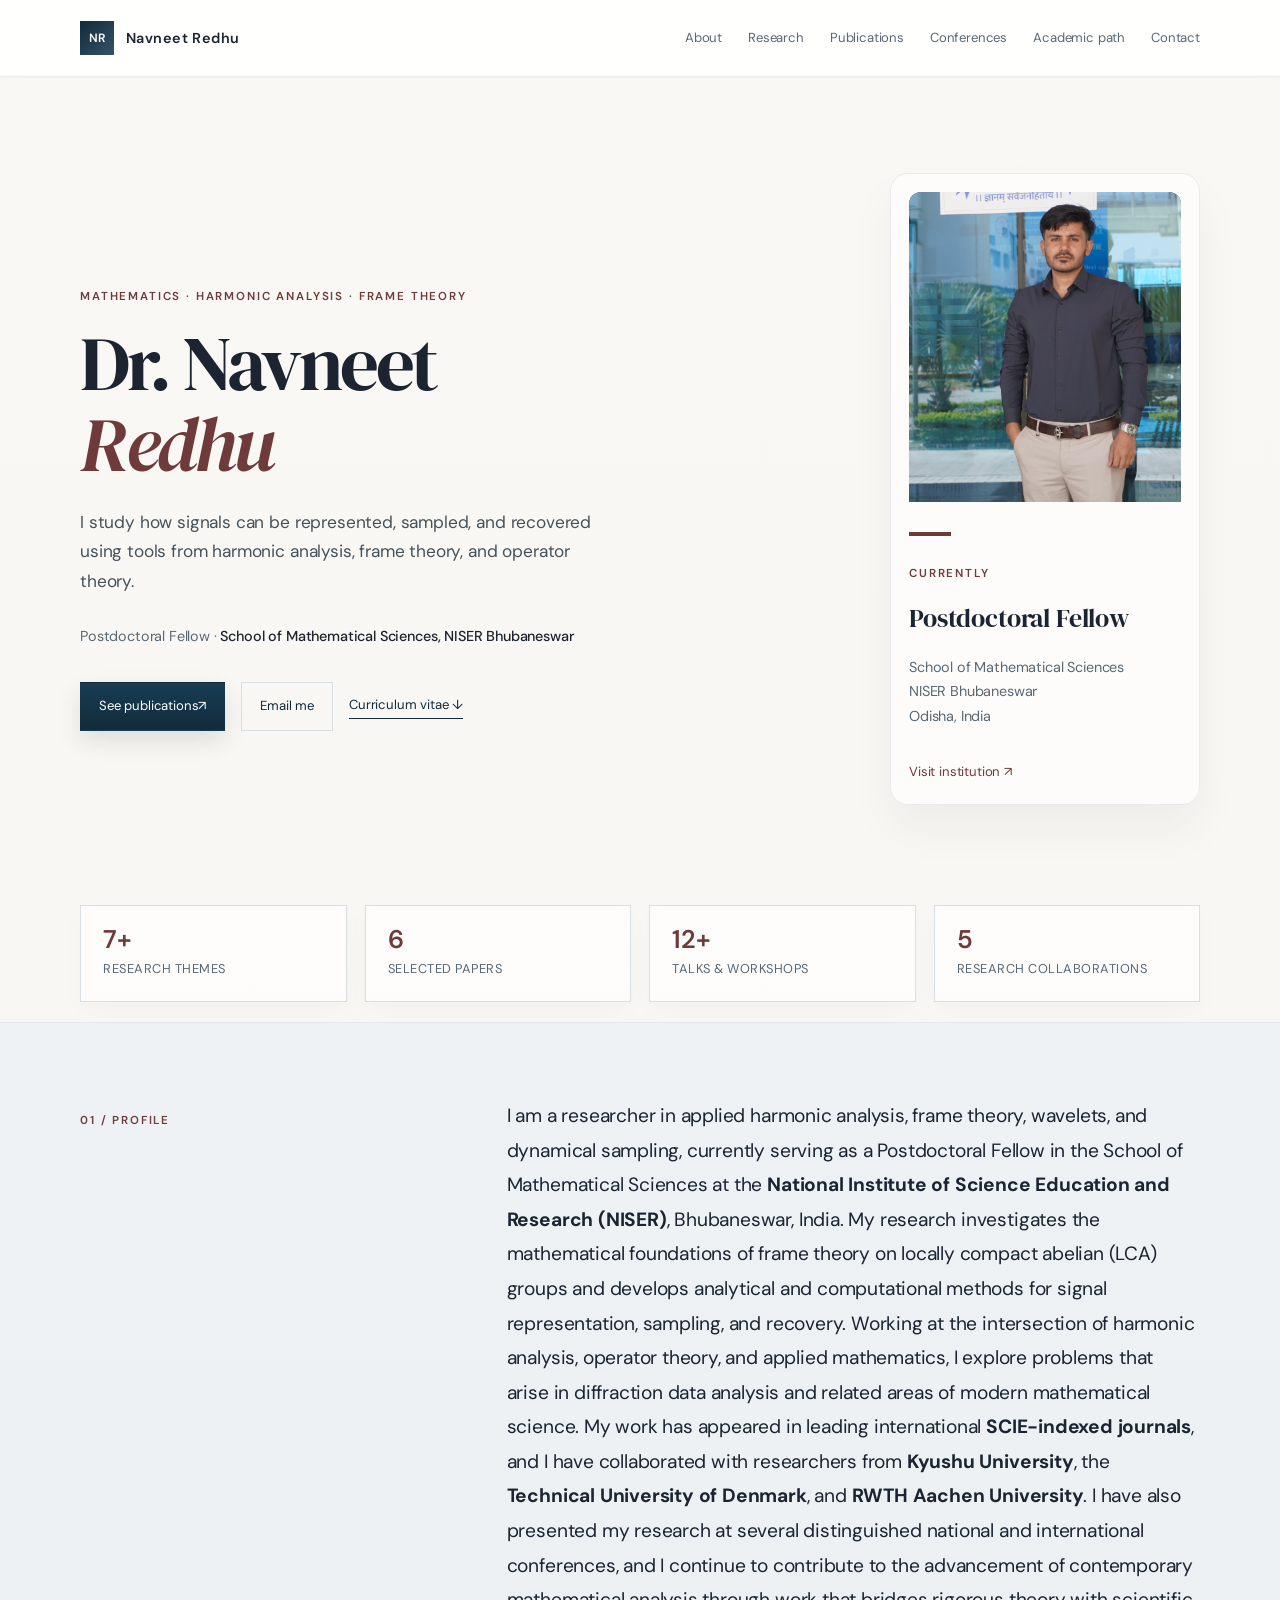
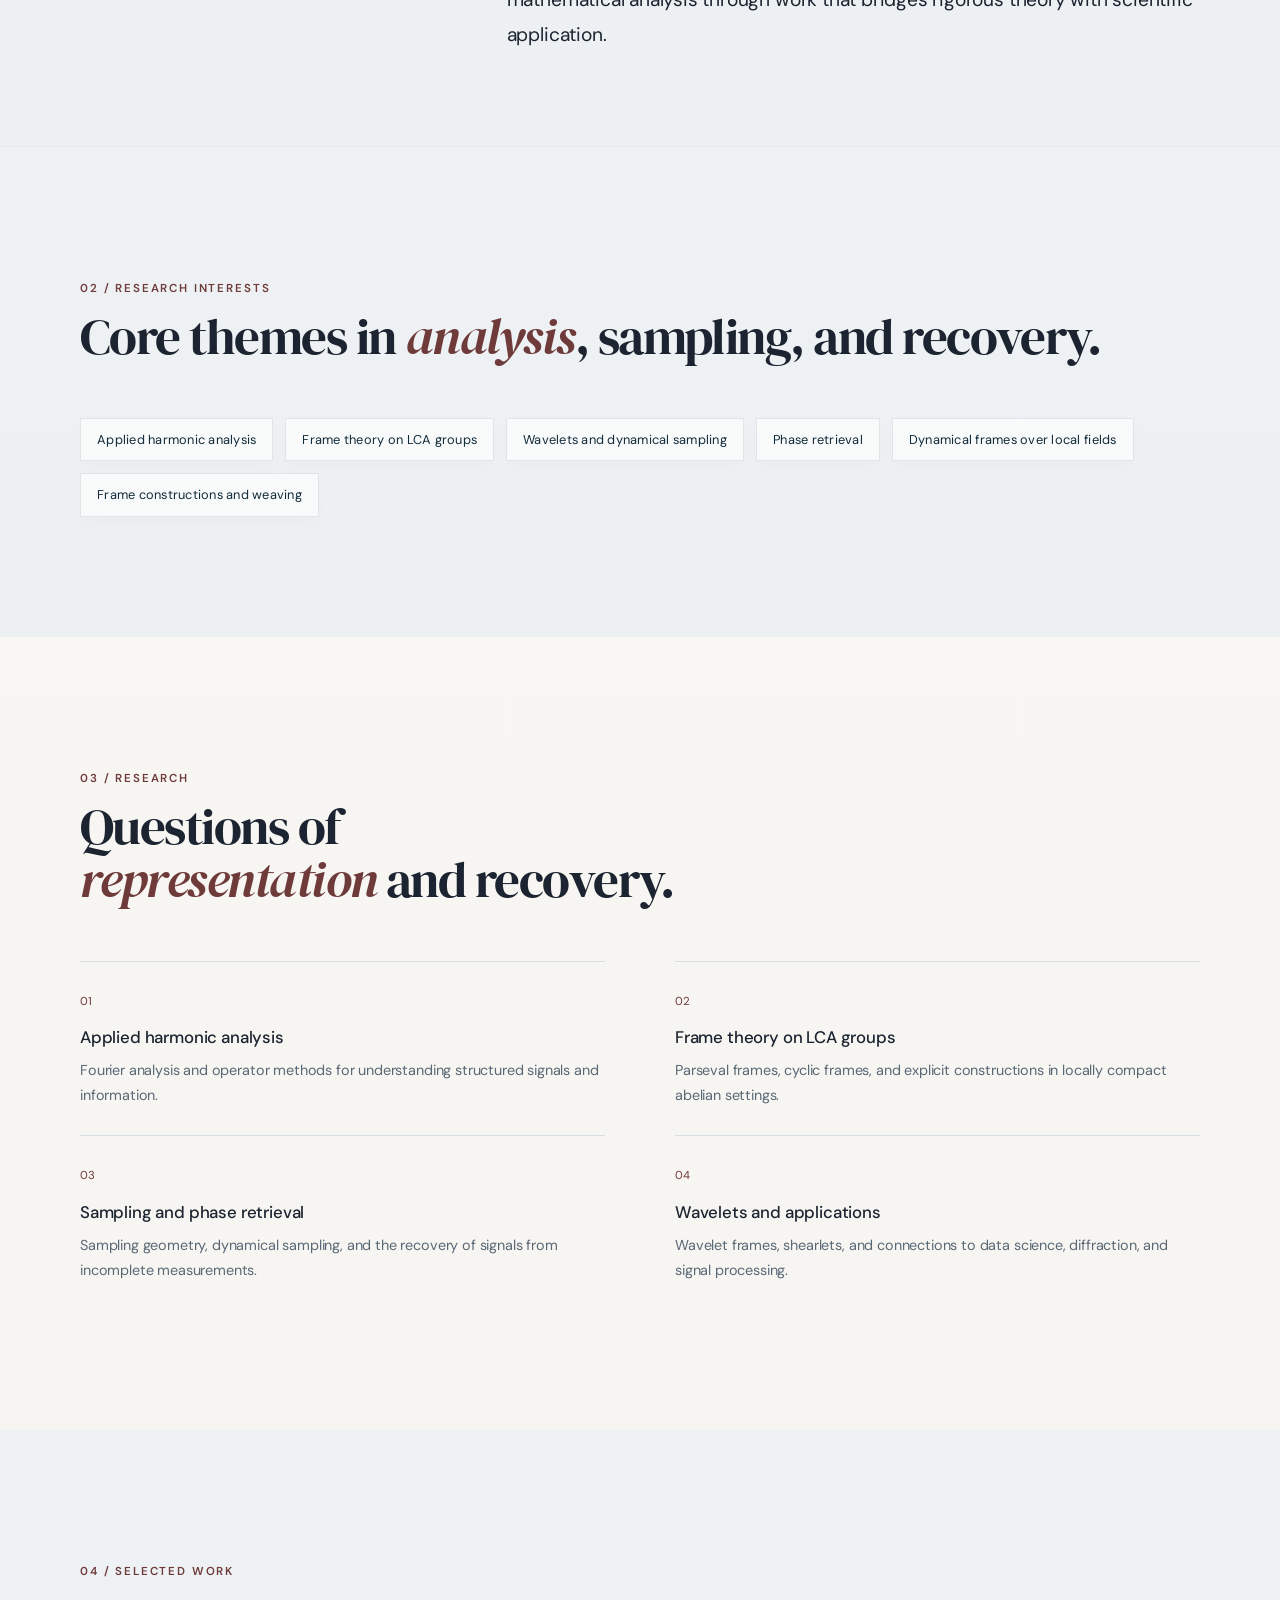
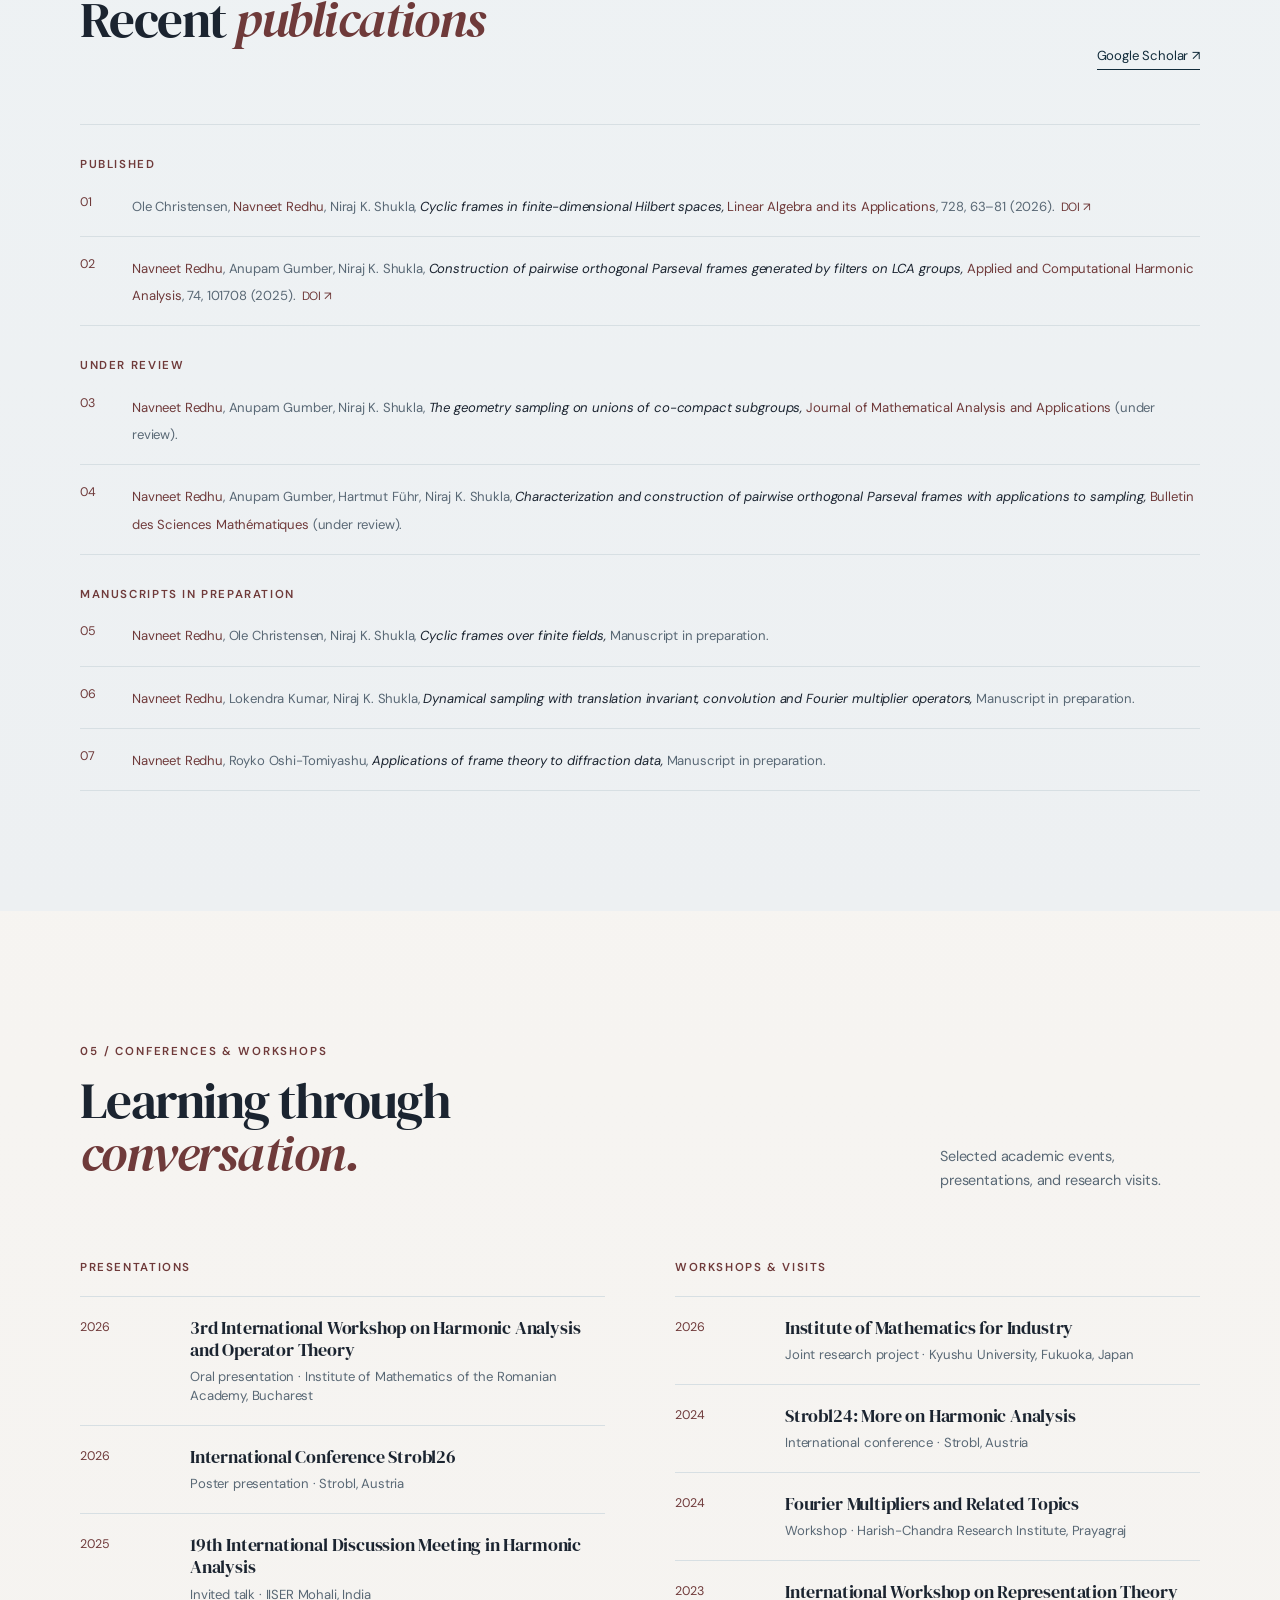
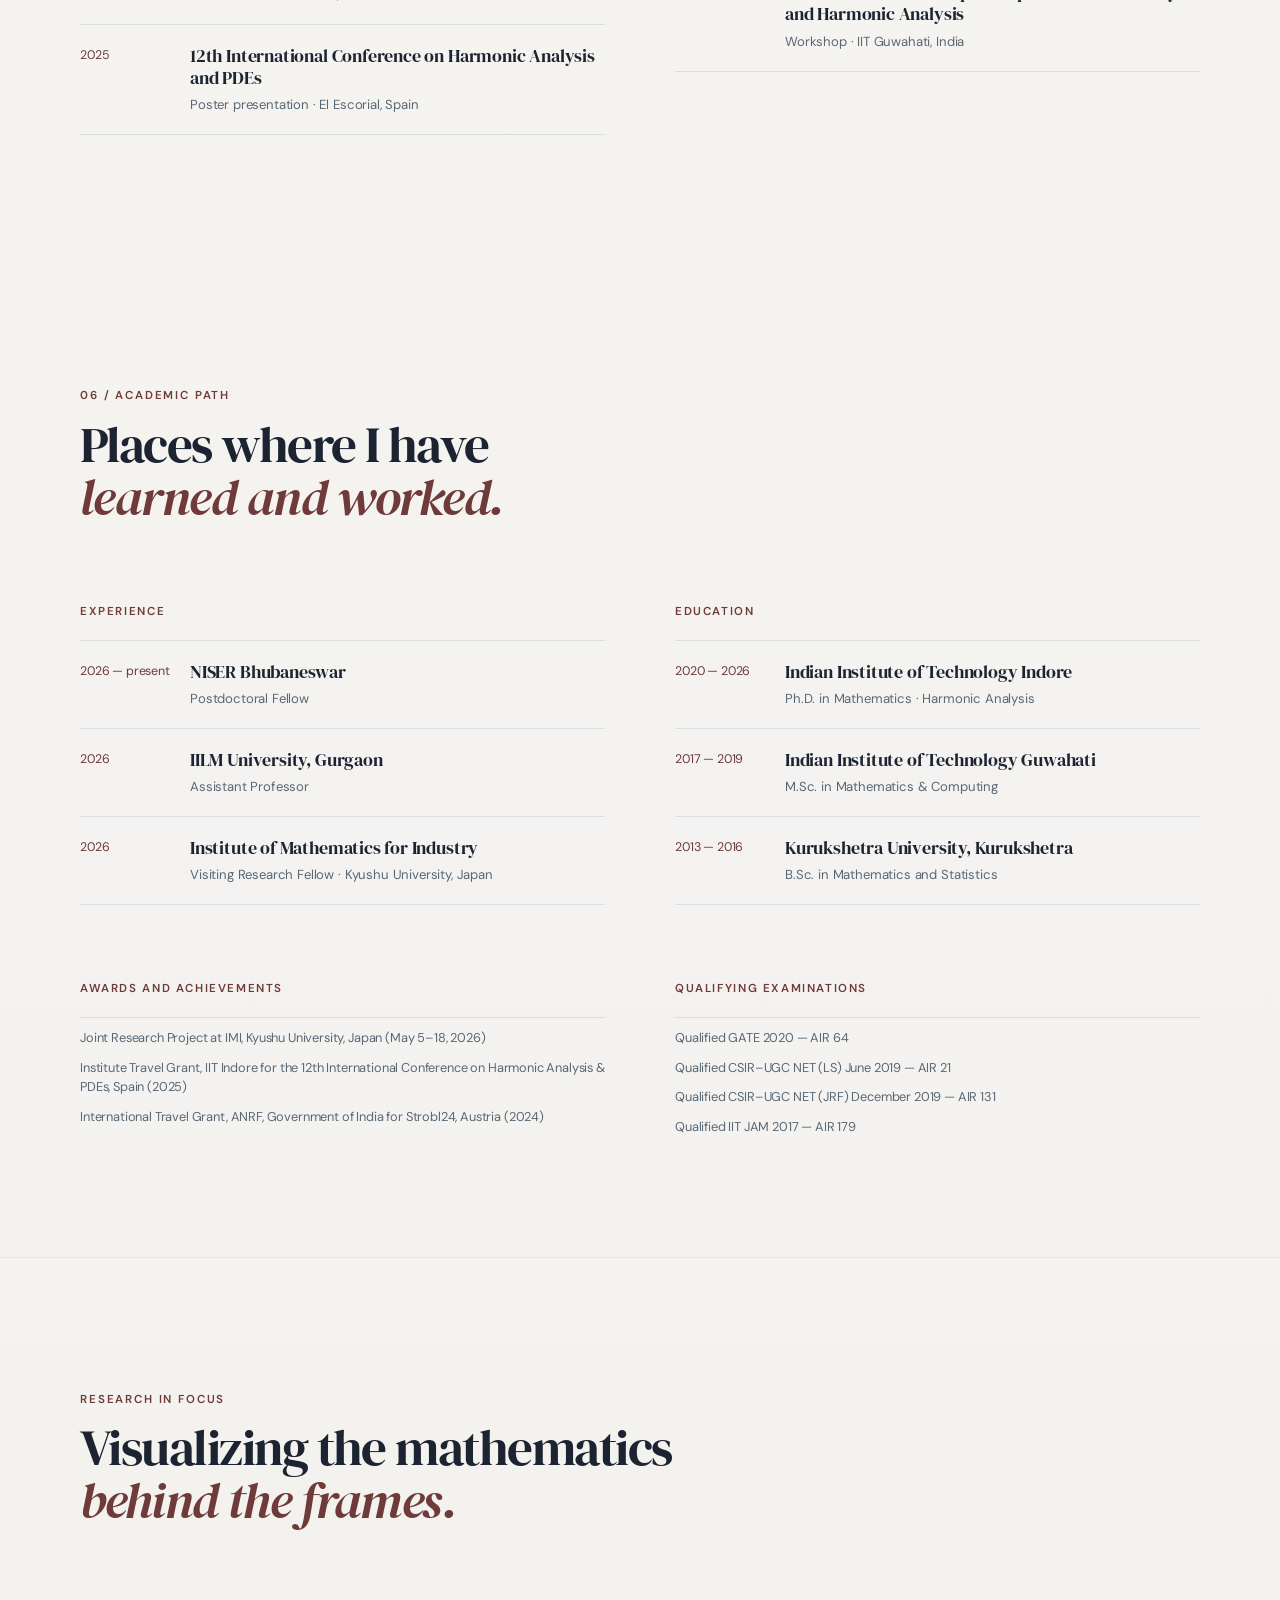
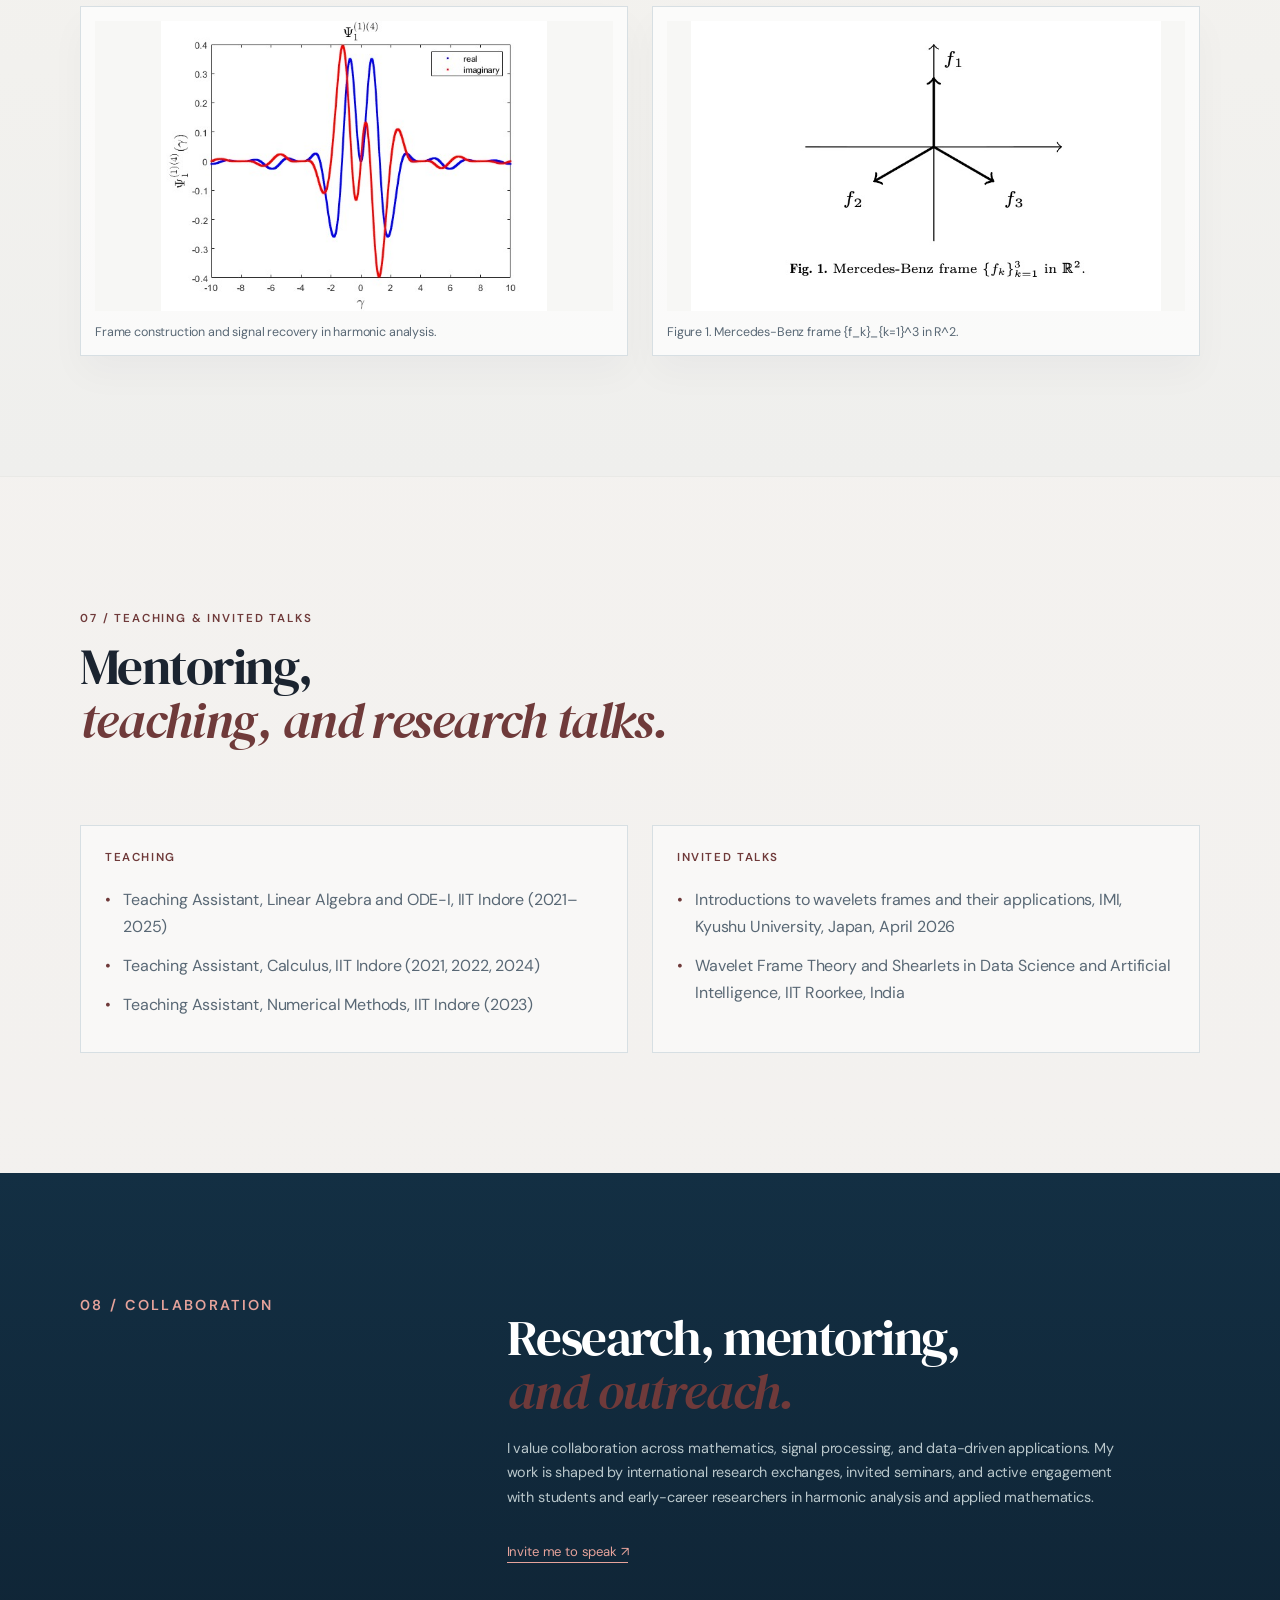
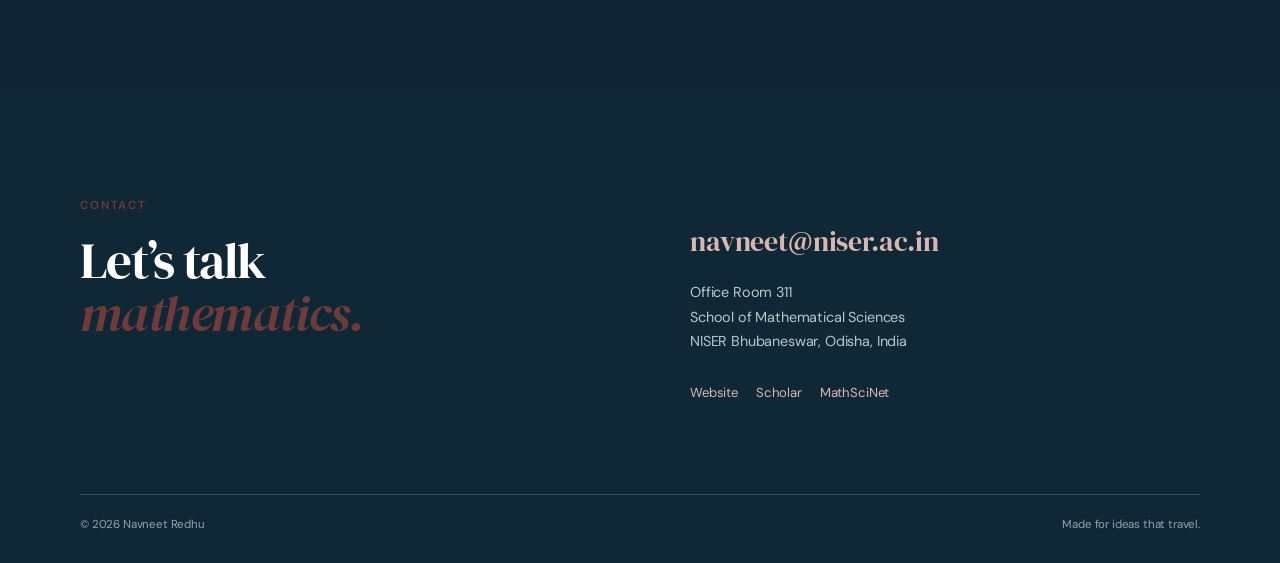
==== commit 3db9c629: "Add files via upload" ====
--- a/index.html
+++ b/index.html
@@ -204,7 +204,7 @@
             <figcaption>Frame construction and signal recovery in harmonic analysis.</figcaption>
           </figure>
           <figure class="research-figure">
-            <img src="Screenshot 2026-09-09 at 11.48.32 AM.png" alt="Figure 1. Mercedes-Benz frame {f_k}_{k=1}^3 in R^2 from the key publication">
+            <img src="mercedes-benz-frame.jpg" alt="Figure 1. Mercedes-Benz frame {f_k}_{k=1}^3 in R^2 from the key publication">
             <figcaption>Figure 1. Mercedes-Benz frame {f_k}_{k=1}^3 in R^2.</figcaption>
           </figure>
         </div>
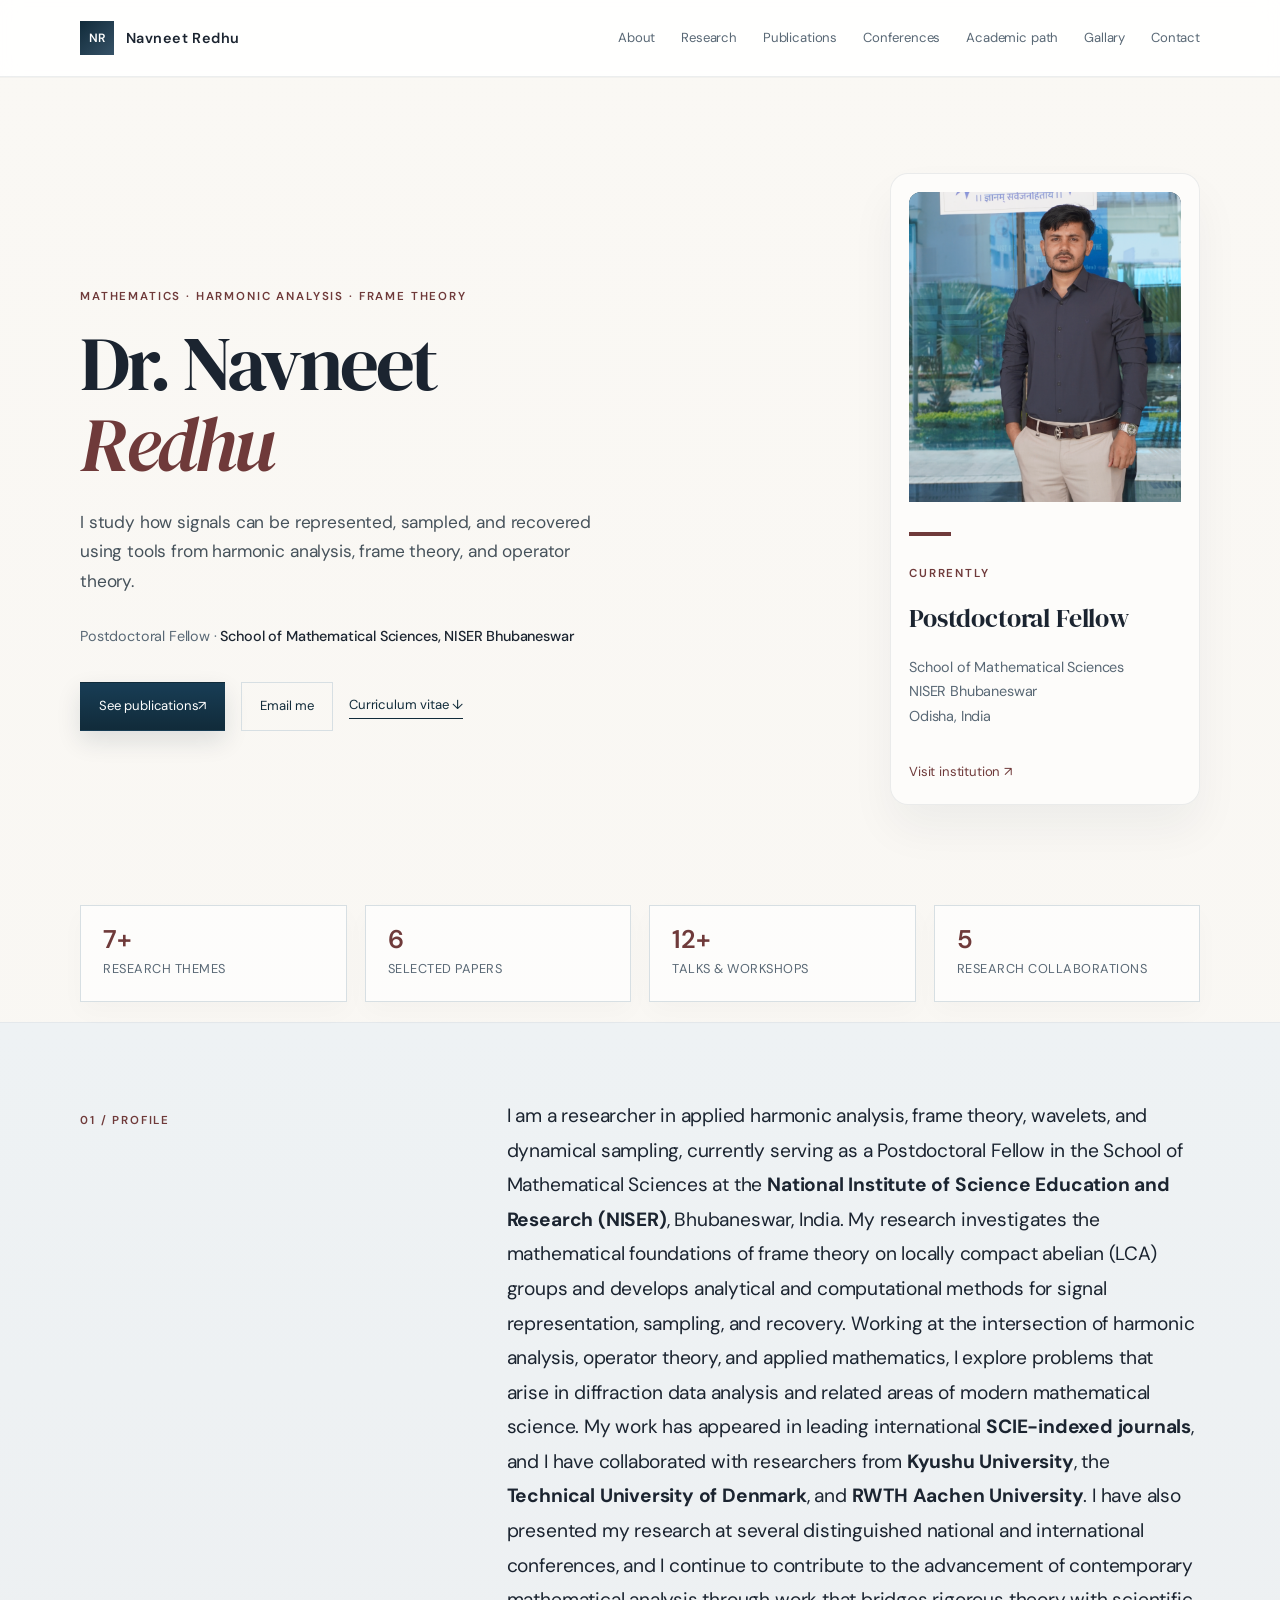
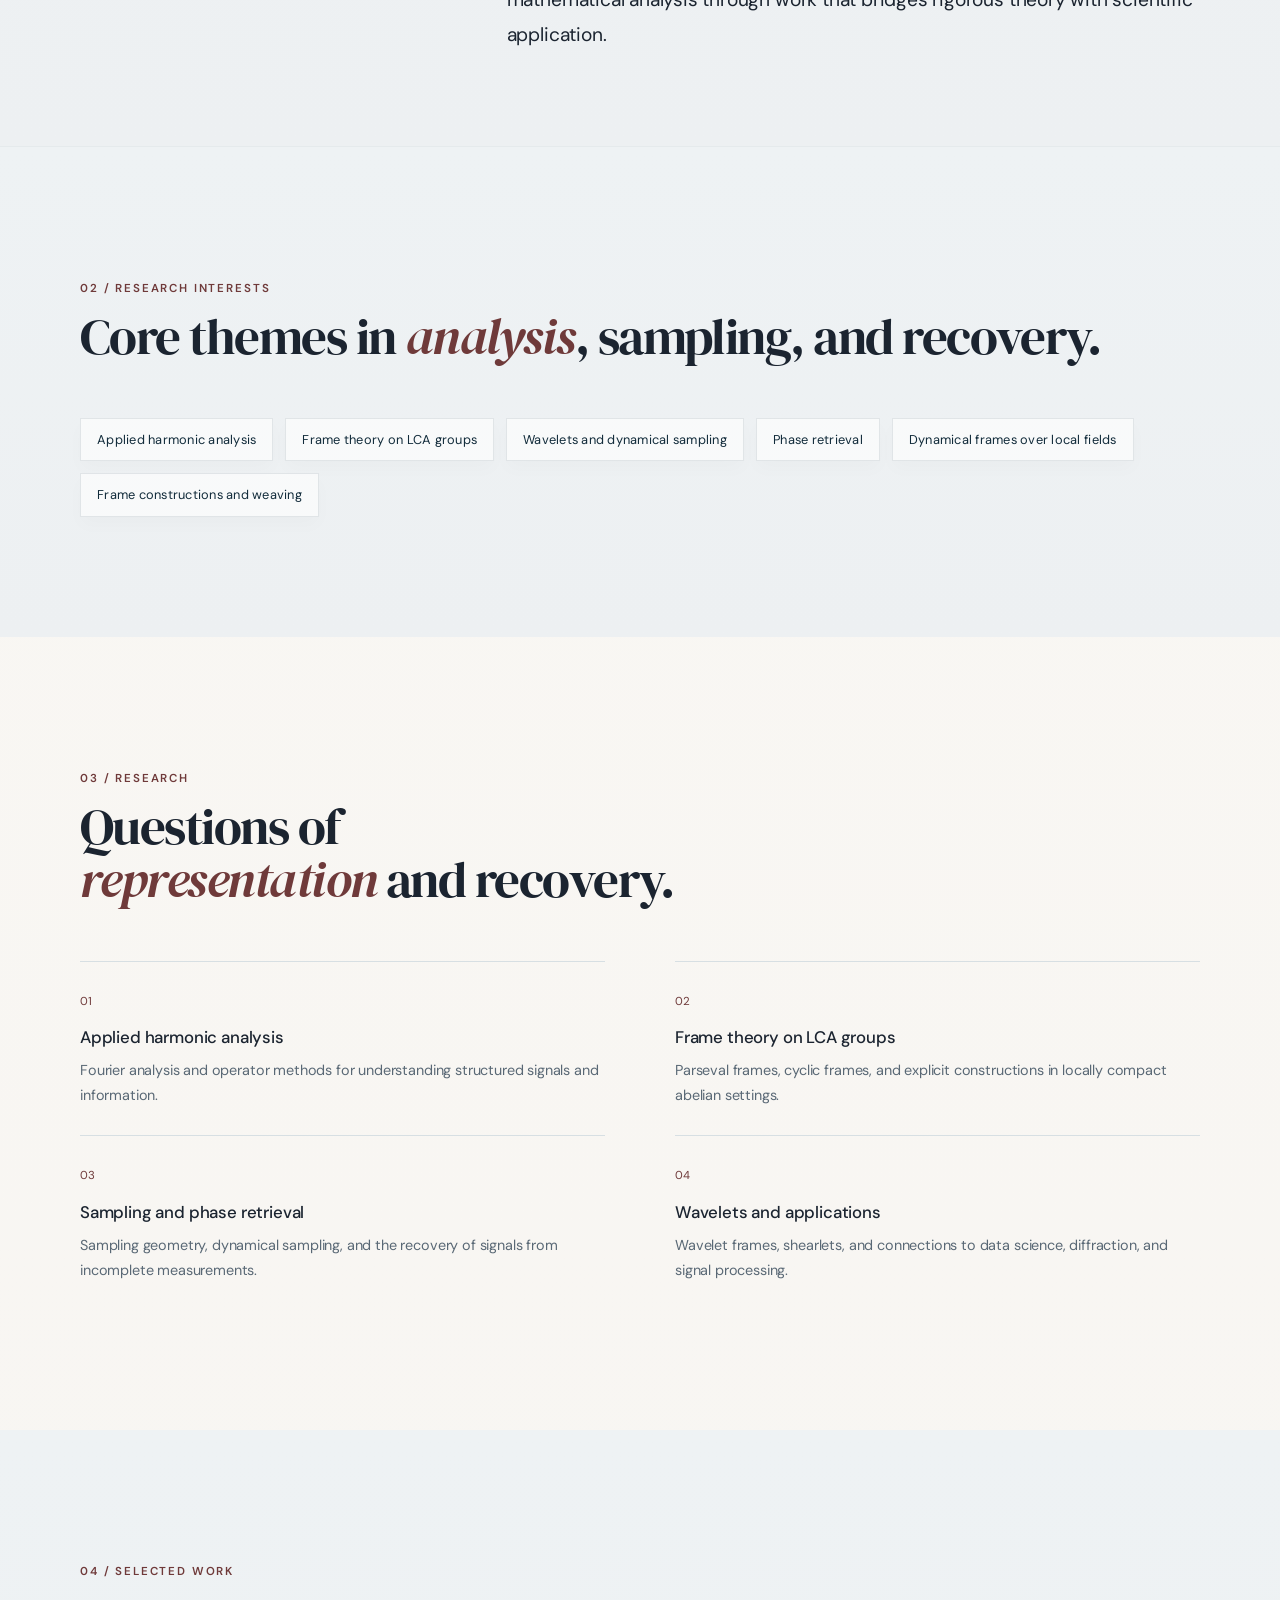
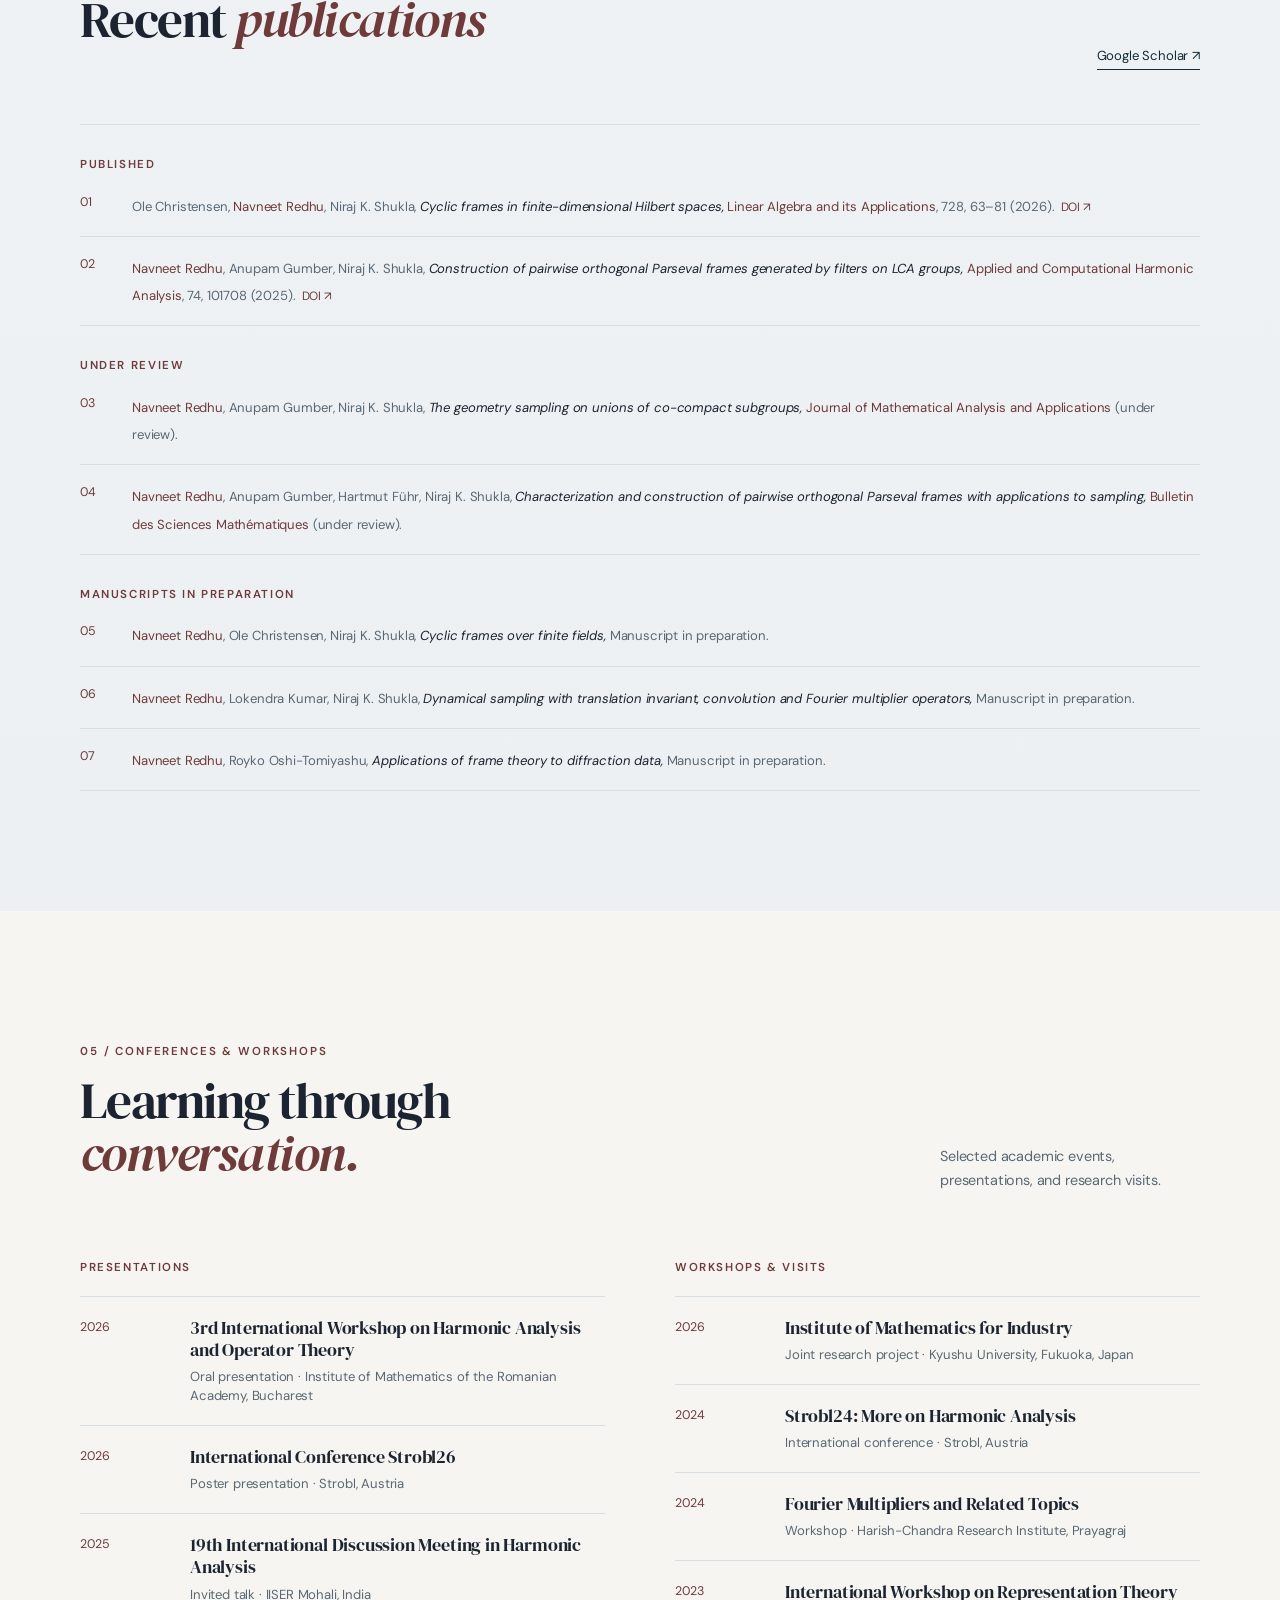
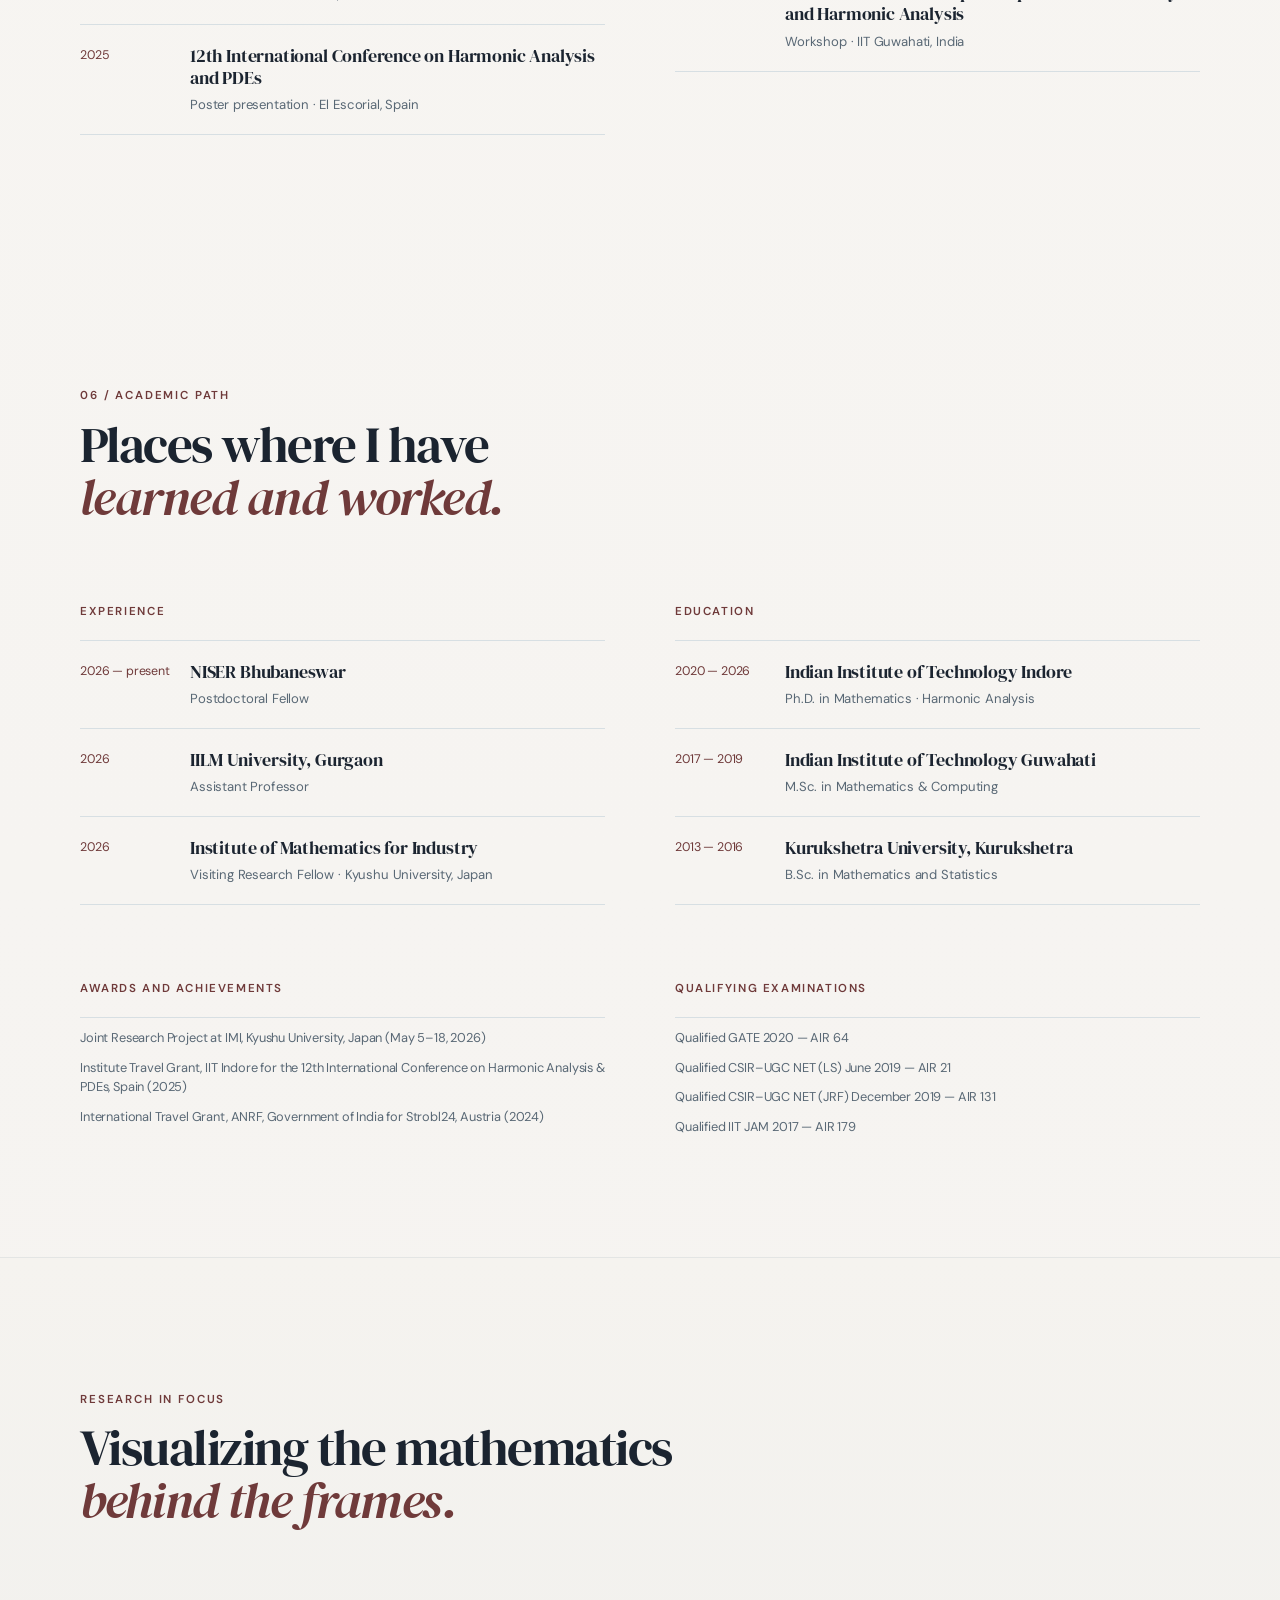
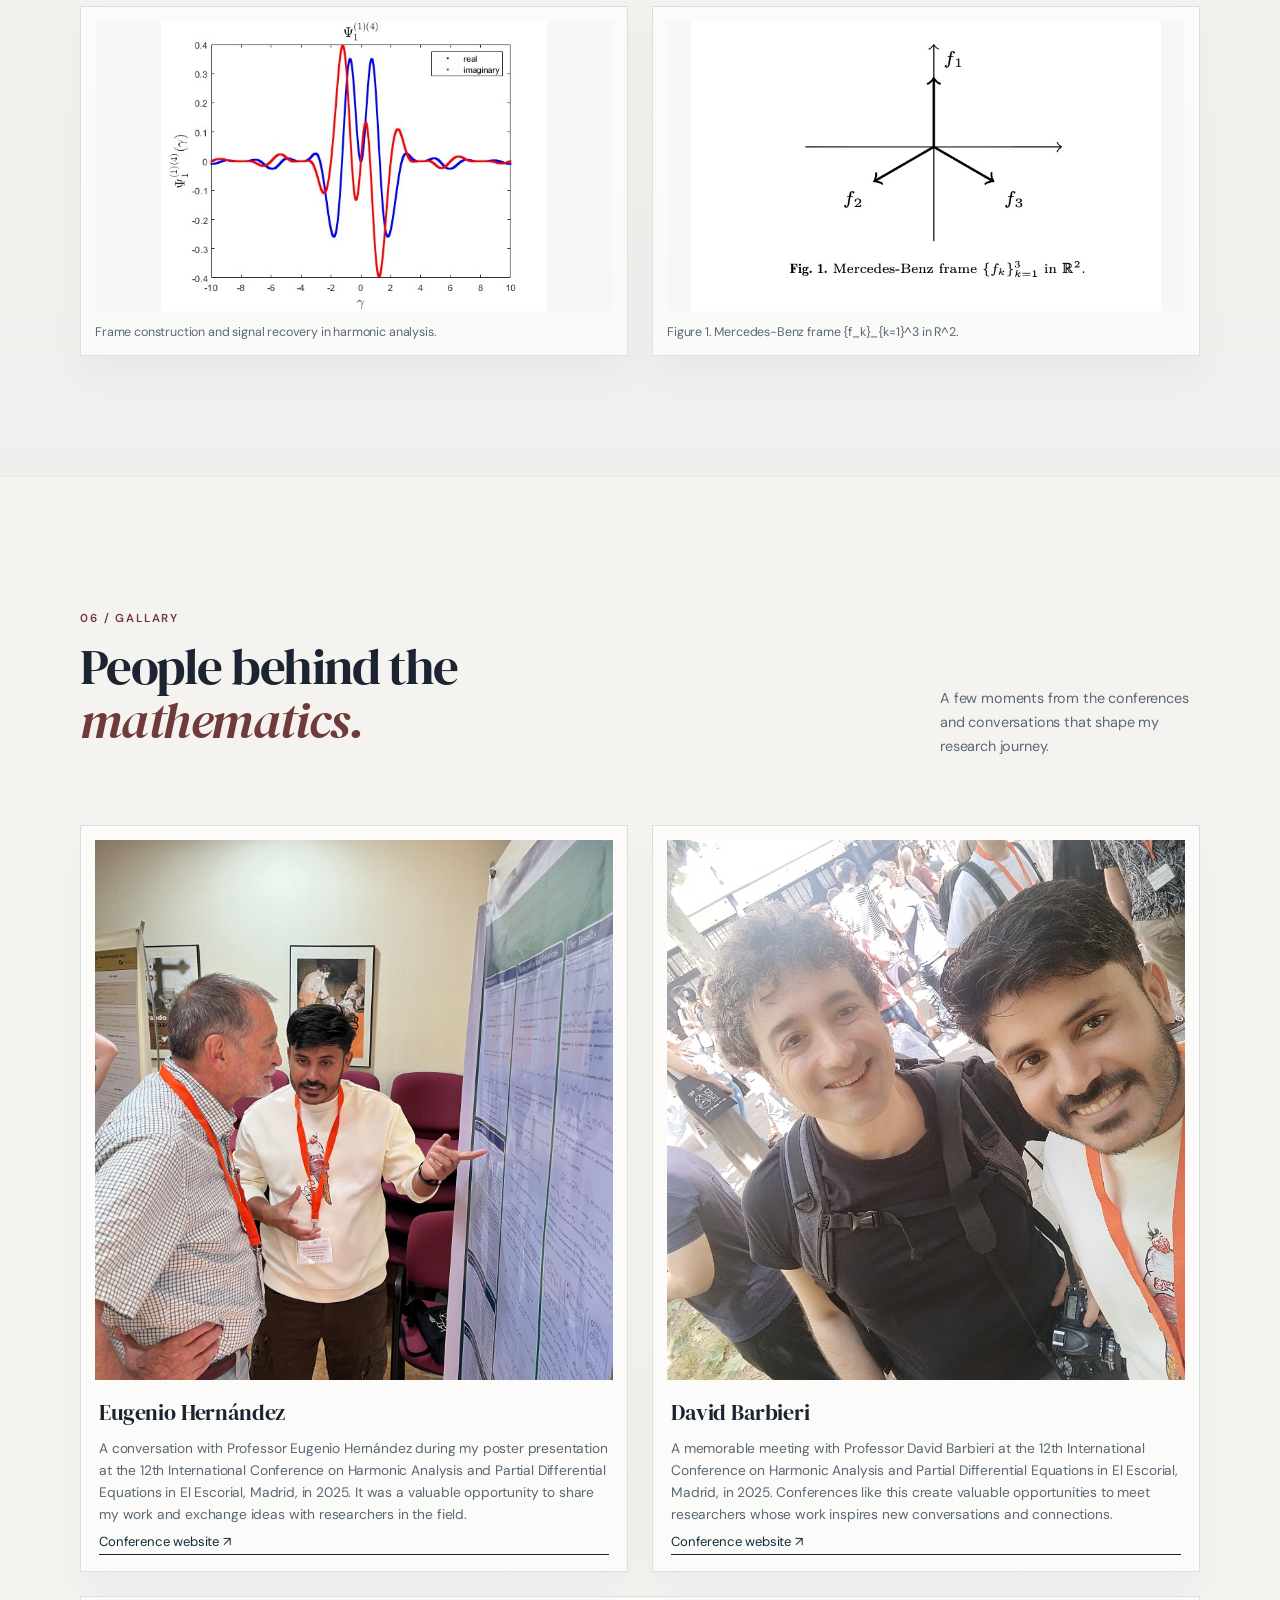
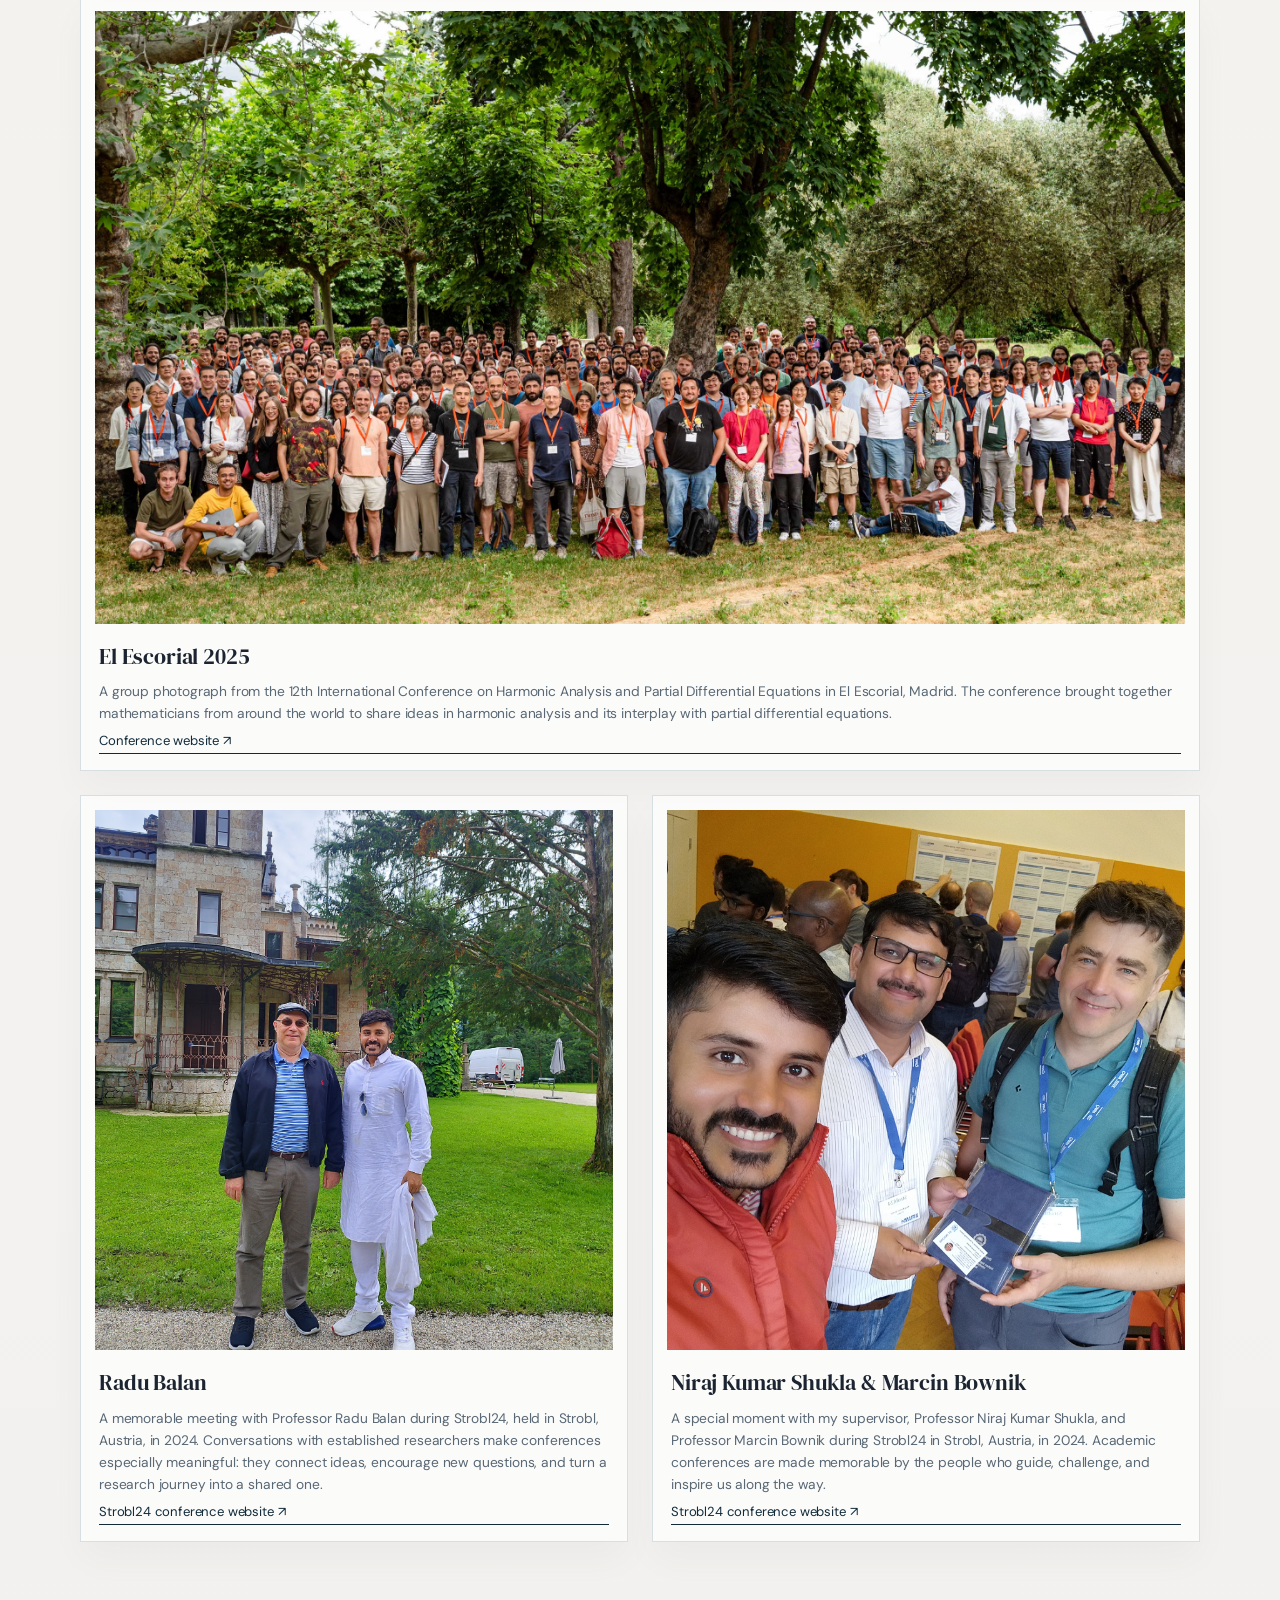
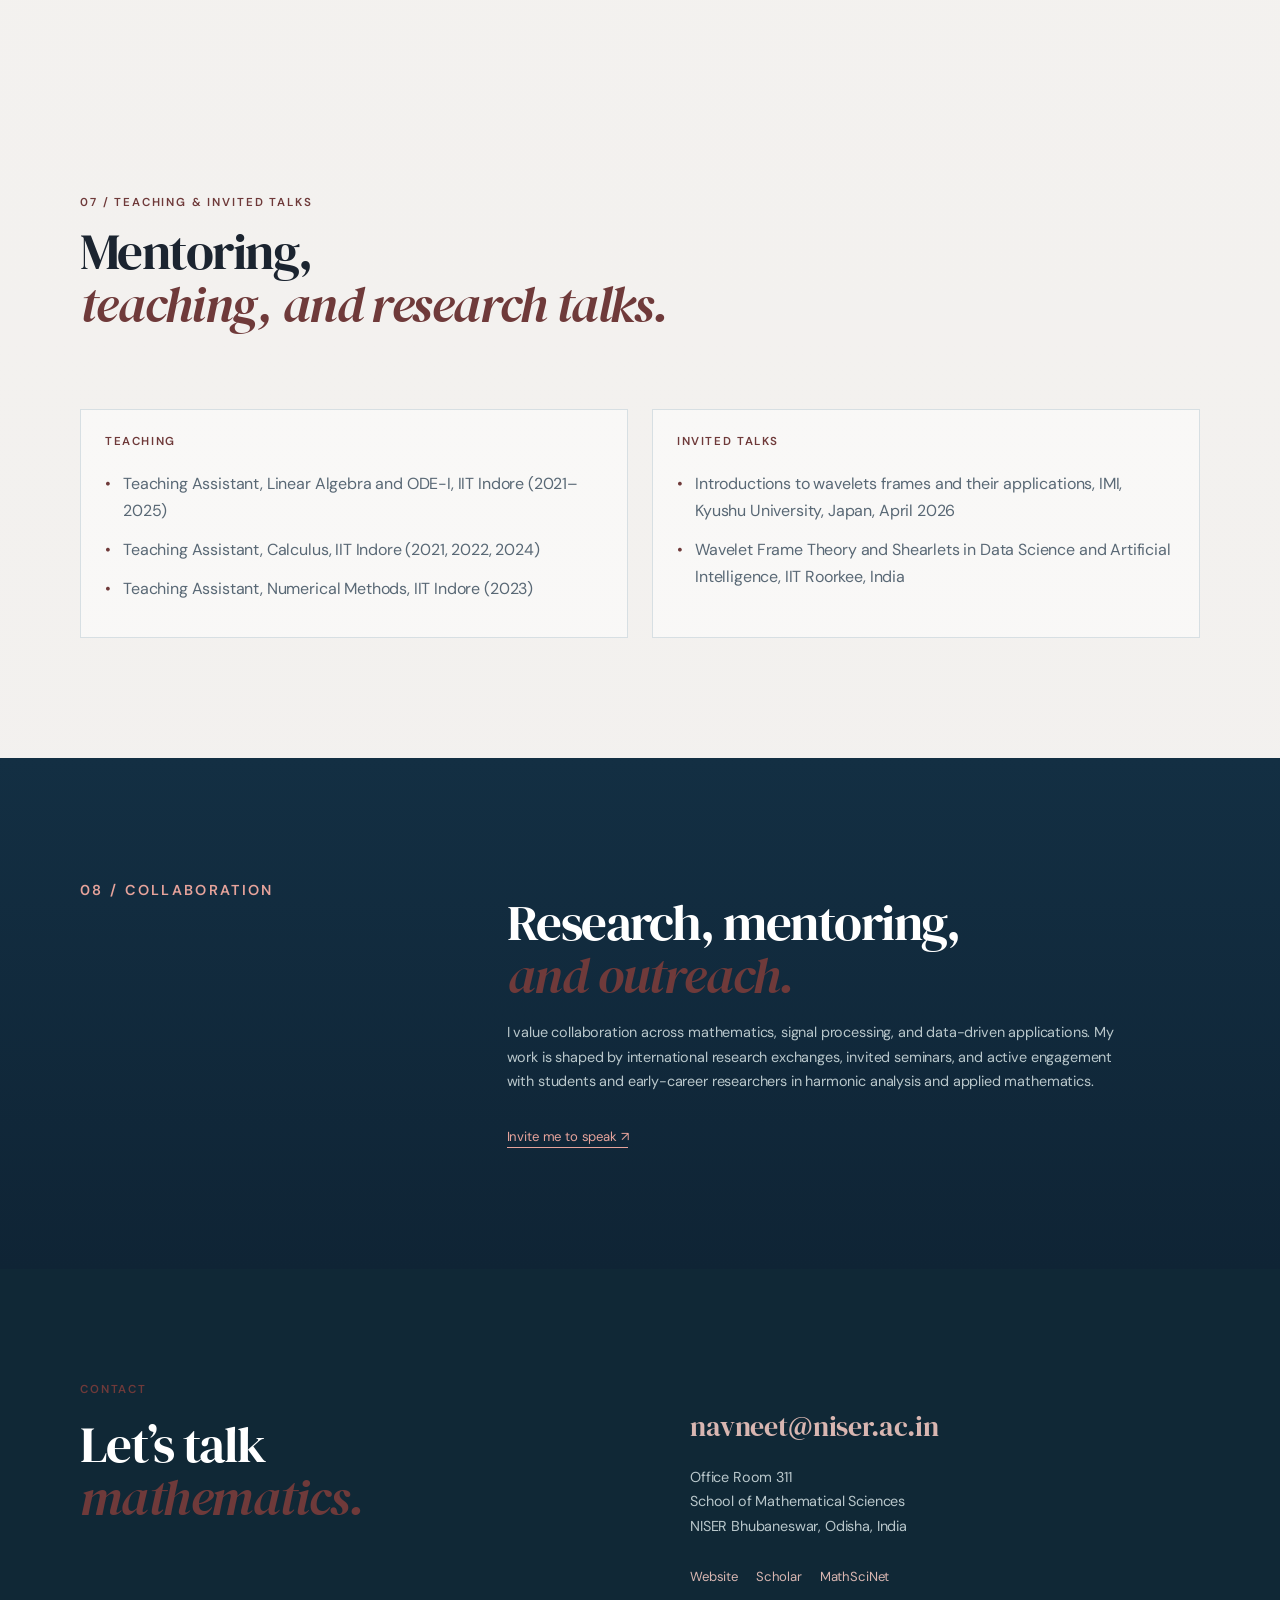
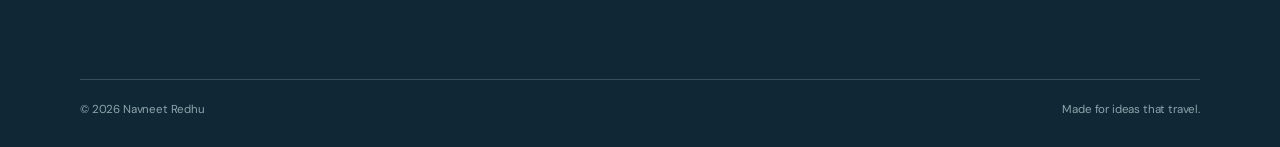
==== commit 561bde60: "Add files via upload" ====
--- a/index.html
+++ b/index.html
@@ -3,8 +3,12 @@
 <head>
   <meta charset="utf-8">
   <meta name="viewport" content="width=device-width, initial-scale=1">
-  <meta name="description" content="Academic homepage of Dr. Navneet Redhu, mathematician working in harmonic analysis and frame theory.">
-  <title>Dr. Navneet Redhu | Mathematician</title>
+  <meta name="description" content="Navneet Redhu is a mathematician working in harmonic analysis, frame theory, wavelets, dynamical sampling, and signal recovery at NISER Bhubaneswar.">
+  <meta name="keywords" content="Navneet Redhu, harmonic analysis, frame theory, wavelets, dynamical sampling, signal recovery, mathematician, NISER Bhubaneswar">
+  <meta name="author" content="Navneet Redhu">
+  <meta name="robots" content="index, follow">
+  <link rel="canonical" href="https://navneetnavneetiiti.github.io/-navneet-redhu.github.io/">
+  <title>Navneet Redhu | Harmonic Analysis and Frame Theory</title>
   <link rel="stylesheet" href="styles.css">
 </head>
 <body>
@@ -21,6 +25,7 @@
         <a href="#publications">Publications</a>
         <a href="#conferences">Conferences</a>
         <a href="#experience">Academic path</a>
+        <a href="#gallery">Gallary</a>
         <a href="#contact">Contact</a>
       </nav>
     </div>
@@ -211,6 +216,58 @@
       </div>
     </section>
 
+    <section class="section container" id="gallery">
+      <div class="section-heading split-heading">
+        <div>
+          <p class="section-kicker">06 / Gallary</p>
+          <h2>People behind the<br><em>mathematics.</em></h2>
+        </div>
+        <p class="section-note">A few moments from the conferences and conversations that shape my research journey.</p>
+      </div>
+      <div class="gallery-grid">
+        <figure class="gallery-figure">
+          <img src="ICTS with prof. harndez.jpeg" alt="Navneet Redhu discussing his poster with Professor Eugenio Hernández at the El Escorial conference">
+          <figcaption>
+            <strong>Eugenio Hernández</strong>
+            <span>A conversation with Professor Eugenio Hernández during my poster presentation at the 12th International Conference on Harmonic Analysis and Partial Differential Equations in El Escorial, Madrid, in 2025. It was a valuable opportunity to share my work and exchange ideas with researchers in the field.</span>
+            <a class="text-link" href="https://www.icmat.es/congresos/2025/Escorial/" target="_blank" rel="noreferrer">Conference website <span aria-hidden="true">↗</span></a>
+          </figcaption>
+        </figure>
+        <figure class="gallery-figure">
+          <img src="David_Barbieri.jpg" alt="Navneet Redhu with David Barbieri at the El Escorial conference in 2025">
+          <figcaption>
+            <strong>David Barbieri</strong>
+            <span>A memorable meeting with Professor David Barbieri at the 12th International Conference on Harmonic Analysis and Partial Differential Equations in El Escorial, Madrid, in 2025. Conferences like this create valuable opportunities to meet researchers whose work inspires new conversations and connections.</span>
+            <a class="text-link" href="https://www.icmat.es/congresos/2025/Escorial/" target="_blank" rel="noreferrer">Conference website <span aria-hidden="true">↗</span></a>
+          </figcaption>
+        </figure>
+        <figure class="gallery-figure gallery-figure-wide">
+          <img src="GroupPhoto.jpg" alt="Group photograph from the 12th International Conference on Harmonic Analysis and Partial Differential Equations in El Escorial, Madrid">
+          <figcaption>
+            <strong>El Escorial 2025</strong>
+            <span>A group photograph from the 12th International Conference on Harmonic Analysis and Partial Differential Equations in El Escorial, Madrid. The conference brought together mathematicians from around the world to share ideas in harmonic analysis and its interplay with partial differential equations.</span>
+            <a class="text-link" href="https://www.icmat.es/congresos/2025/Escorial/" target="_blank" rel="noreferrer">Conference website <span aria-hidden="true">↗</span></a>
+          </figcaption>
+        </figure>
+        <figure class="gallery-figure">
+          <img src="Radu_balan.jpg" alt="Navneet Redhu with Radu Balan at Strobl24 in Strobl, Austria">
+          <figcaption>
+            <strong>Radu Balan</strong>
+            <span>A memorable meeting with Professor Radu Balan during Strobl24, held in Strobl, Austria, in 2024. Conversations with established researchers make conferences especially meaningful: they connect ideas, encourage new questions, and turn a research journey into a shared one.</span>
+            <a class="text-link" href="https://ps-mathematik.univie.ac.at/e/index.php?event=strobl24" target="_blank" rel="noreferrer">Strobl24 conference website <span aria-hidden="true">↗</span></a>
+          </figcaption>
+        </figure>
+        <figure class="gallery-figure">
+          <img src="NIRAJ AND MARCIN BOWNIK.jpg" alt="Navneet Redhu with Professor Niraj Kumar Shukla and Professor Marcin Bownik at Strobl24">
+          <figcaption>
+            <strong>Niraj Kumar Shukla &amp; Marcin Bownik</strong>
+            <span>A special moment with my supervisor, Professor Niraj Kumar Shukla, and Professor Marcin Bownik during Strobl24 in Strobl, Austria, in 2024. Academic conferences are made memorable by the people who guide, challenge, and inspire us along the way.</span>
+            <a class="text-link" href="https://ps-mathematik.univie.ac.at/e/index.php?event=strobl24" target="_blank" rel="noreferrer">Strobl24 conference website <span aria-hidden="true">↗</span></a>
+          </figcaption>
+        </figure>
+      </div>
+    </section>
+
     <section class="section container" id="teaching-talks">
       <div class="section-heading split-heading">
         <div>
--- a/styles.css
+++ b/styles.css
@@ -63,6 +63,13 @@
 .research-figure { margin: 0; padding: 14px; background: rgba(255,255,255,.7); border: 1px solid var(--line); box-shadow: 0 18px 35px rgba(17,43,58,.03); }
 .research-figure img { display: block; width: 100%; height: 290px; object-fit: contain; background: #f7f7f5; }
 .research-figure figcaption { font-size: .78rem; color: var(--muted); line-height: 1.5; margin-top: 12px; }
+.gallery-grid { display: grid; grid-template-columns: repeat(2, minmax(0, 1fr)); gap: 24px; }
+.gallery-figure { margin: 0; padding: 14px; background: rgba(255,255,255,.7); border: 1px solid var(--line); box-shadow: 0 18px 35px rgba(17,43,58,.03); }
+.gallery-figure img { display: block; width: 100%; height: 540px; object-fit: cover; object-position: center 72%; background: #f7f7f5; }
+.gallery-figure-wide { grid-column: 1 / -1; }
+.gallery-figure-wide img { height: auto; max-height: 620px; object-fit: contain; object-position: center; }
+.gallery-figure figcaption { display: grid; gap: 6px; padding: 16px 4px 2px; color: var(--muted); font-size: .86rem; line-height: 1.6; }
+.gallery-figure figcaption strong { color: var(--ink); font-family: var(--serif); font-size: 1.35rem; font-weight: 400; }
 .teaching-grid { display: grid; grid-template-columns: repeat(2, minmax(0, 1fr)); gap: 24px; }
 .teaching-panel { padding: 22px 24px; border: 1px solid var(--line); background: rgba(255,255,255,.45); }
 .detail-list { list-style: none; margin: 0; padding: 0; }
@@ -128,4 +135,4 @@
 .footer-contact p { color: #b9c7cb; font-size: .9rem; }
 .social-links { gap: 18px; margin-top: 28px; color: #d8b6b1; font-size: .82rem; }
 .footer-bottom { border-top: 1px solid #38505c; display: flex; justify-content: space-between; margin-top: 90px; padding-top: 20px; color: #8fa3aa; font-size: .72rem; }
-@media (max-width: 760px) { .container { width: min(100% - 40px, 560px); } .header-inner { min-height: 64px; } .menu-toggle { display: block; } .site-nav { display: none; position: absolute; left: 0; right: 0; top: 64px; padding: 18px 20px; background: var(--paper); border-bottom: 1px solid var(--line); flex-direction: column; align-items: flex-start; gap: 12px; } .site-nav.is-open { display: flex; } .hero { min-height: auto; padding-top: 72px; padding-bottom: 72px; display: block; } h1 { font-size: 4.4rem; } .stats-strip { grid-template-columns: repeat(2, minmax(0, 1fr)); margin-top: 12px; } .hero-card { width: min(100%, 360px); margin: 70px 0 0 auto; } .intro-grid, .talk-grid, .two-column, .footer-grid, .event-grid { grid-template-columns: 1fr; gap: 28px; } .path-grid { grid-template-columns: 1fr; } .section { padding-top: 78px; padding-bottom: 78px; } .intro-band { padding: 58px 0; } .research-grid { grid-template-columns: 1fr; } .split-heading { display: block; } .split-heading .text-link { display: inline-block; margin-top: 10px; } .publication { grid-template-columns: 28px 1fr; gap: 5px 12px; } .path-list li { grid-template-columns: 1fr; gap: 4px; } .footer-contact { padding-top: 0; } .footer-bottom { display: block; margin-top: 60px; } .footer-bottom span + span { display: block; margin-top: 8px; } }+@media (max-width: 760px) { .container { width: min(100% - 40px, 560px); } .header-inner { min-height: 64px; } .menu-toggle { display: block; } .site-nav { display: none; position: absolute; left: 0; right: 0; top: 64px; padding: 18px 20px; background: var(--paper); border-bottom: 1px solid var(--line); flex-direction: column; align-items: flex-start; gap: 12px; } .site-nav.is-open { display: flex; } .hero { min-height: auto; padding-top: 72px; padding-bottom: 72px; display: block; } h1 { font-size: 4.4rem; } .stats-strip { grid-template-columns: repeat(2, minmax(0, 1fr)); margin-top: 12px; } .hero-card { width: min(100%, 360px); margin: 70px 0 0 auto; } .intro-grid, .talk-grid, .two-column, .footer-grid, .event-grid { grid-template-columns: 1fr; gap: 28px; } .path-grid { grid-template-columns: 1fr; } .section { padding-top: 78px; padding-bottom: 78px; } .intro-band { padding: 58px 0; } .research-grid, .gallery-grid { grid-template-columns: 1fr; } .split-heading { display: block; } .split-heading .text-link { display: inline-block; margin-top: 10px; } .publication { grid-template-columns: 28px 1fr; gap: 5px 12px; } .path-list li { grid-template-columns: 1fr; gap: 4px; } .gallery-figure img { height: 420px; } .gallery-figure-wide { grid-column: auto; } .gallery-figure-wide img { height: auto; max-height: none; } .footer-contact { padding-top: 0; } .footer-bottom { display: block; margin-top: 60px; } .footer-bottom span + span { display: block; margin-top: 8px; } }
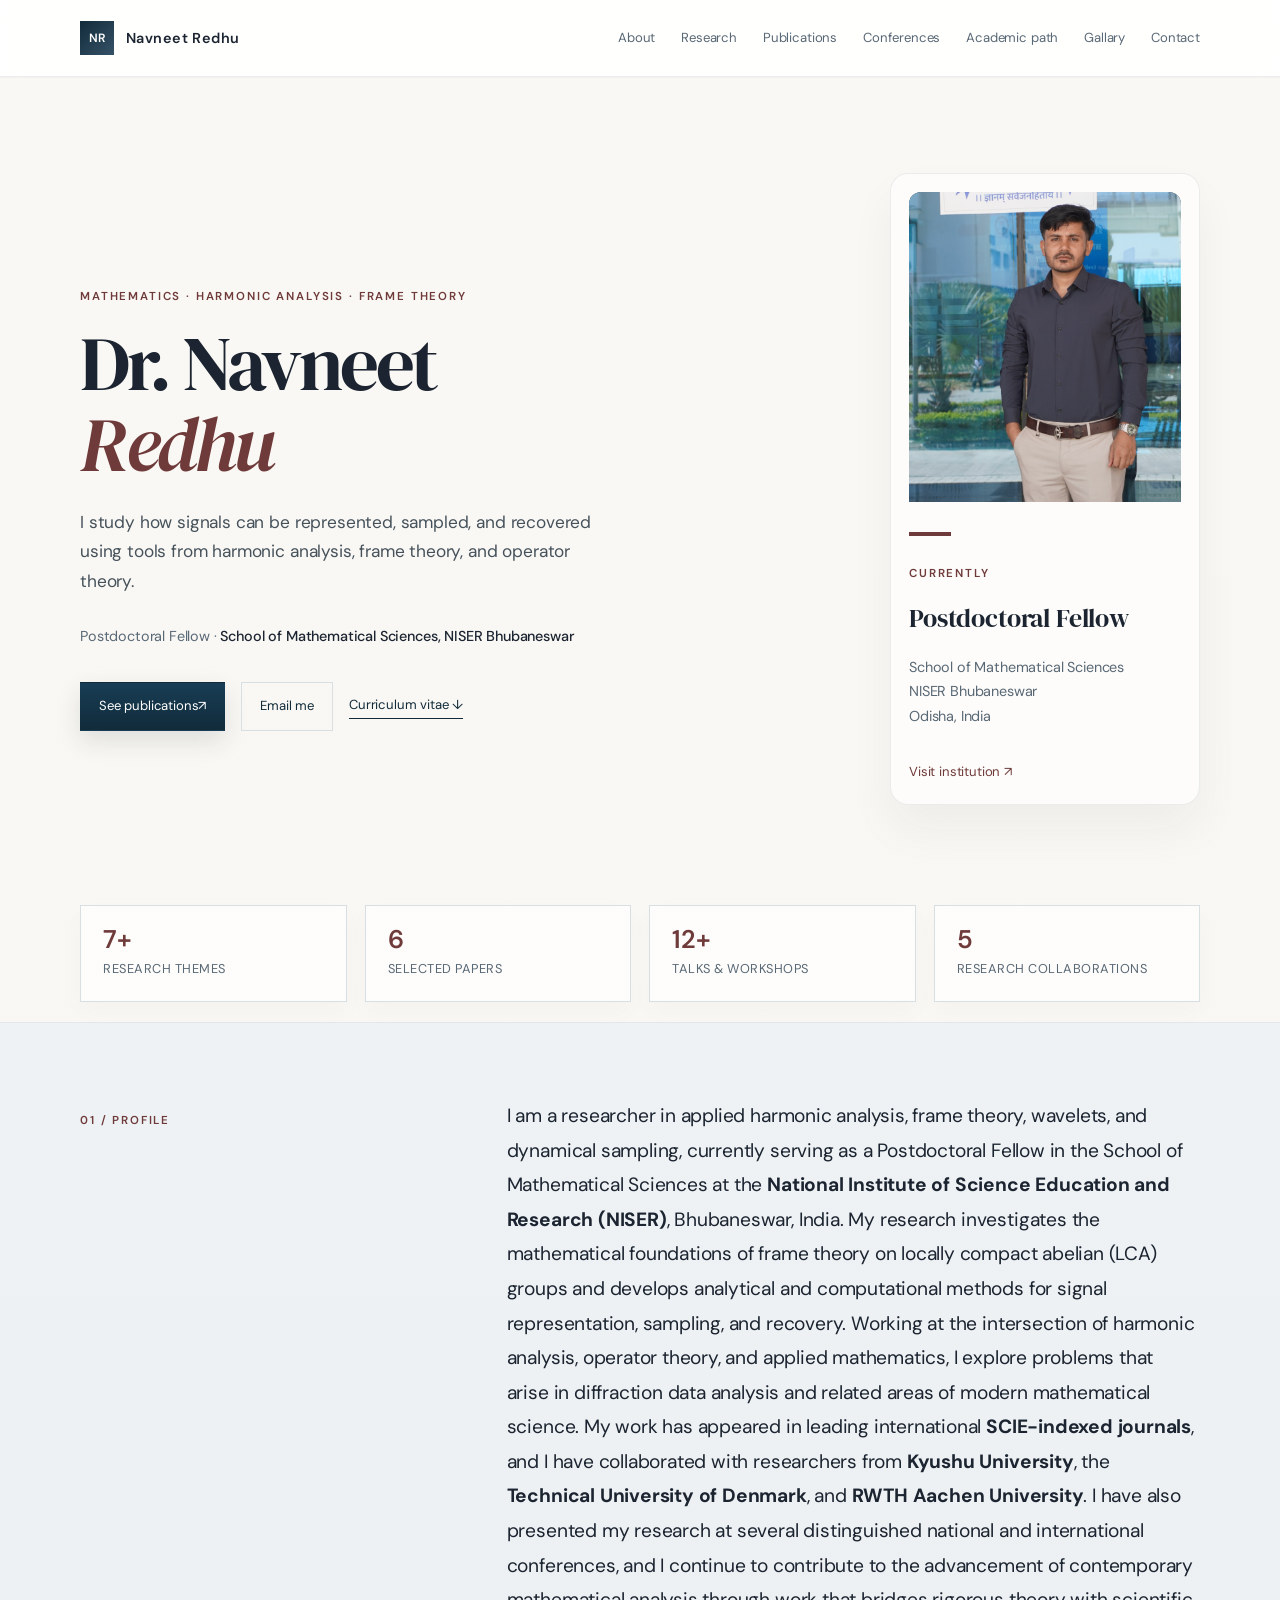
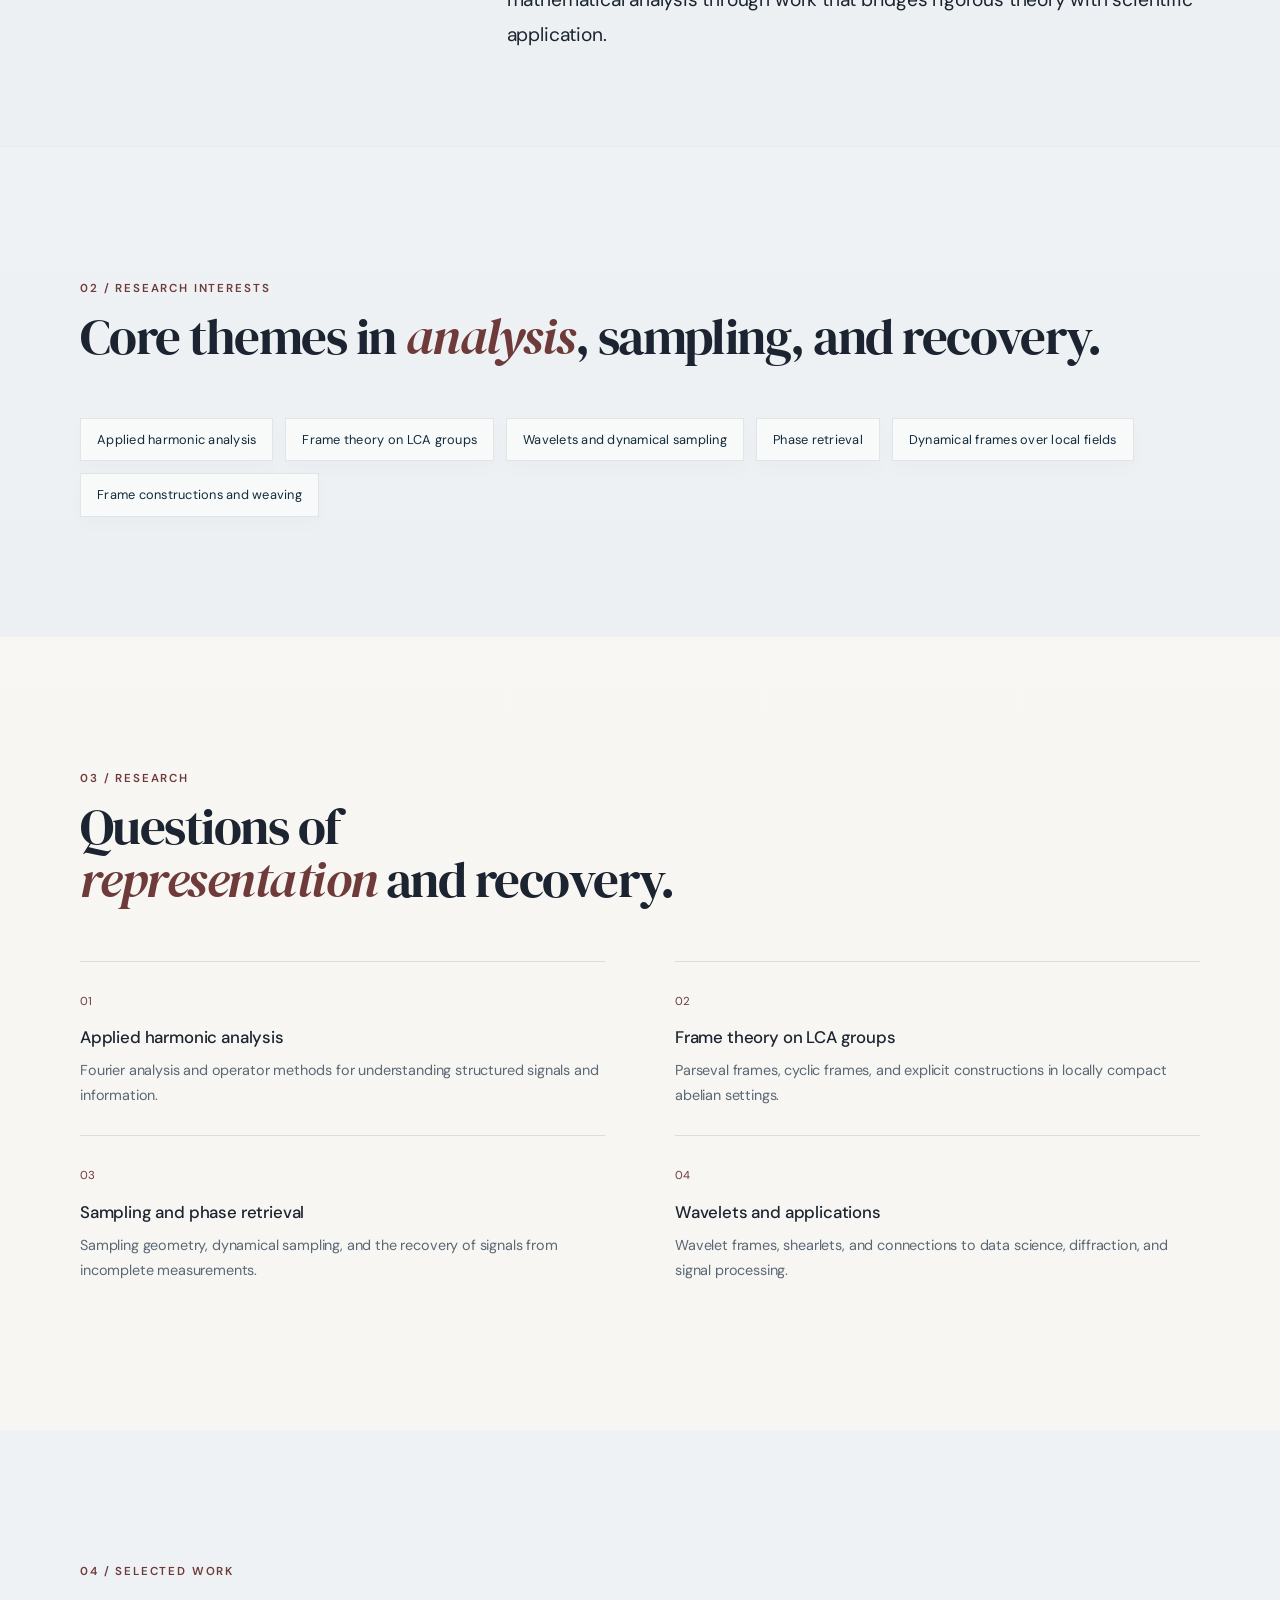
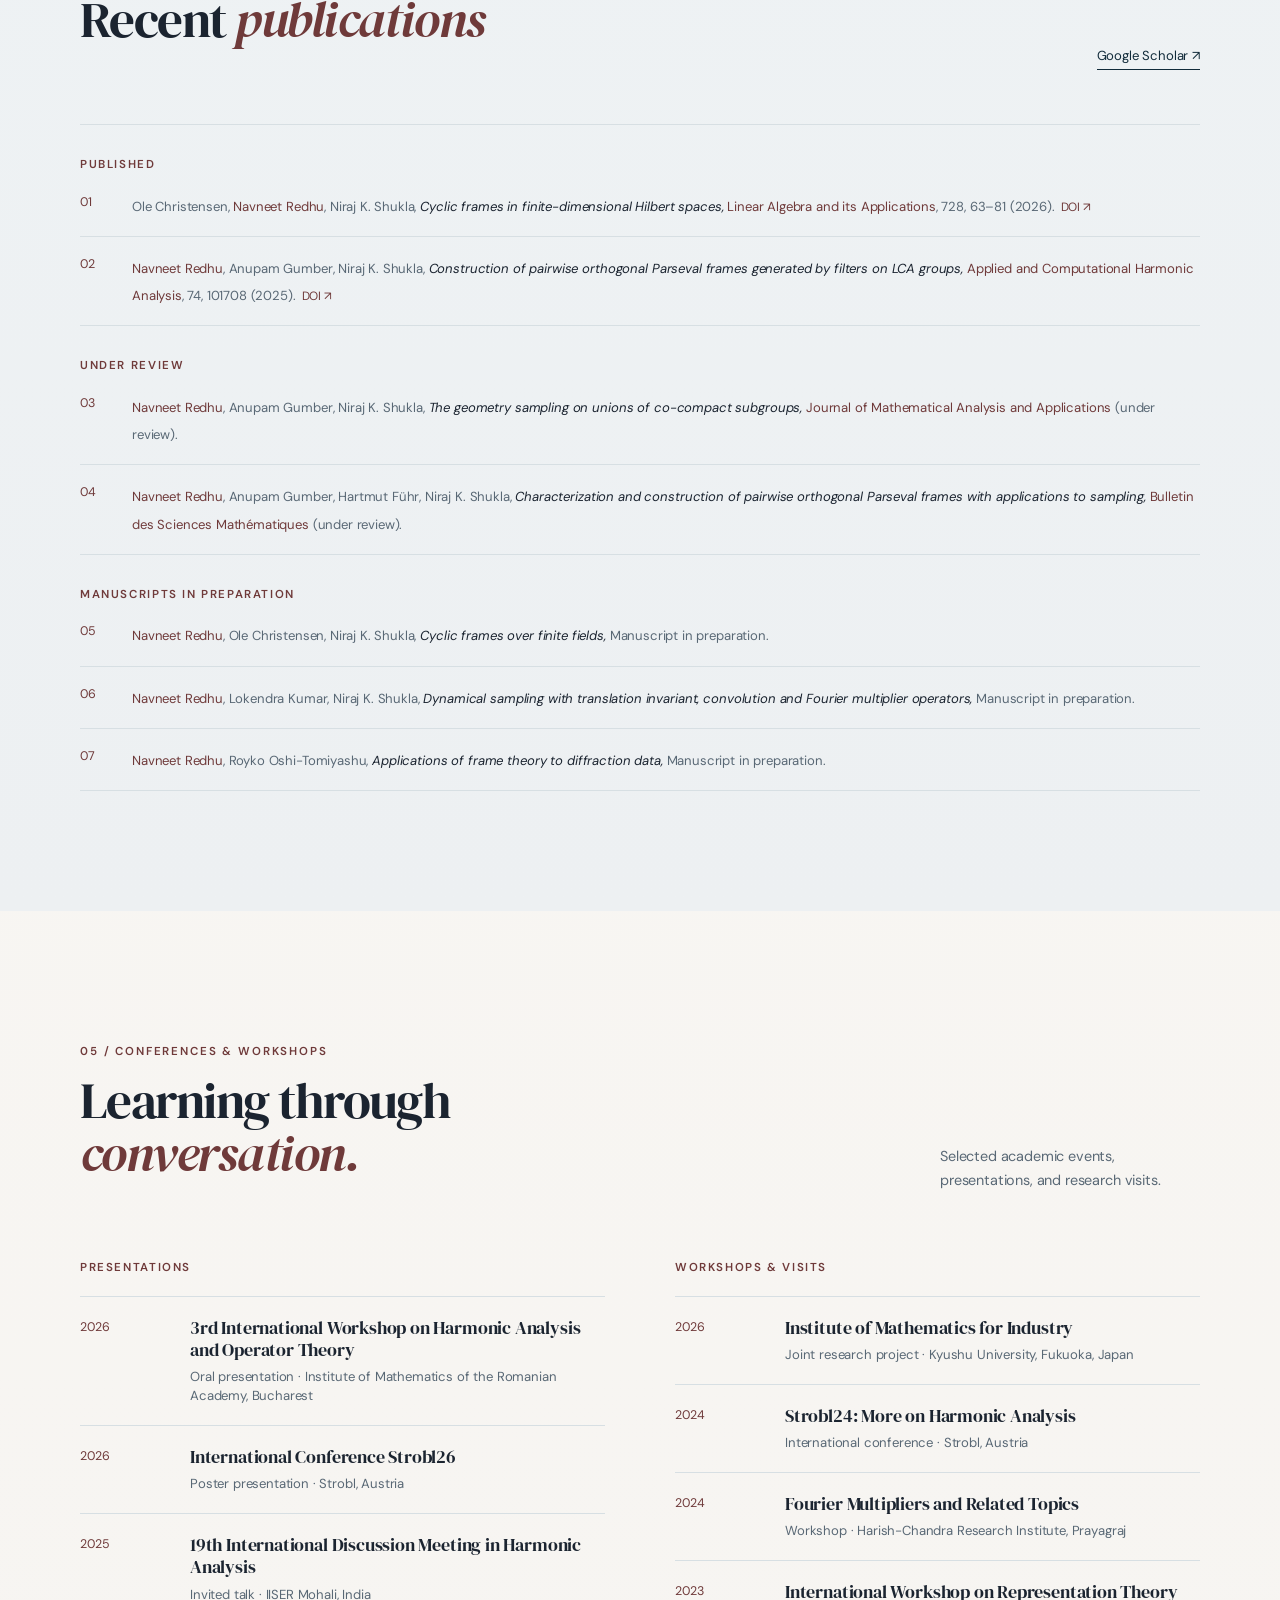
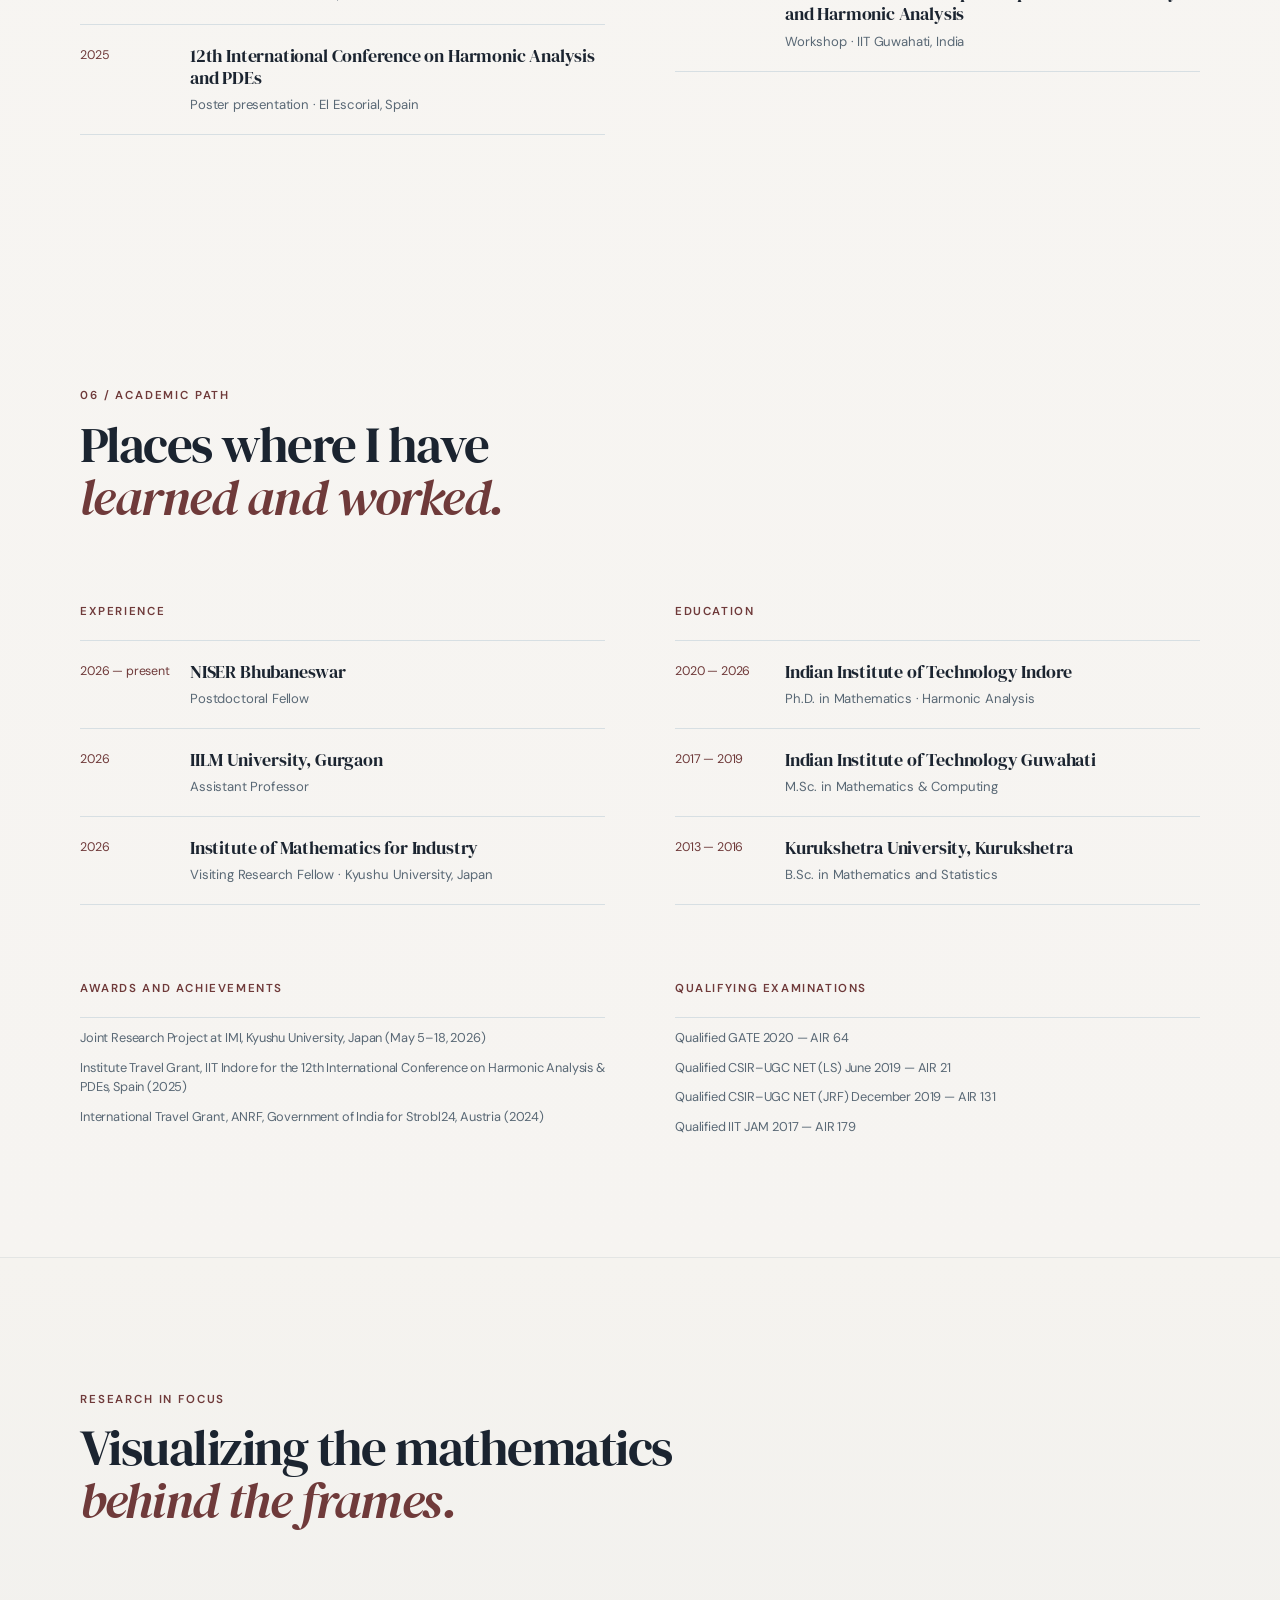
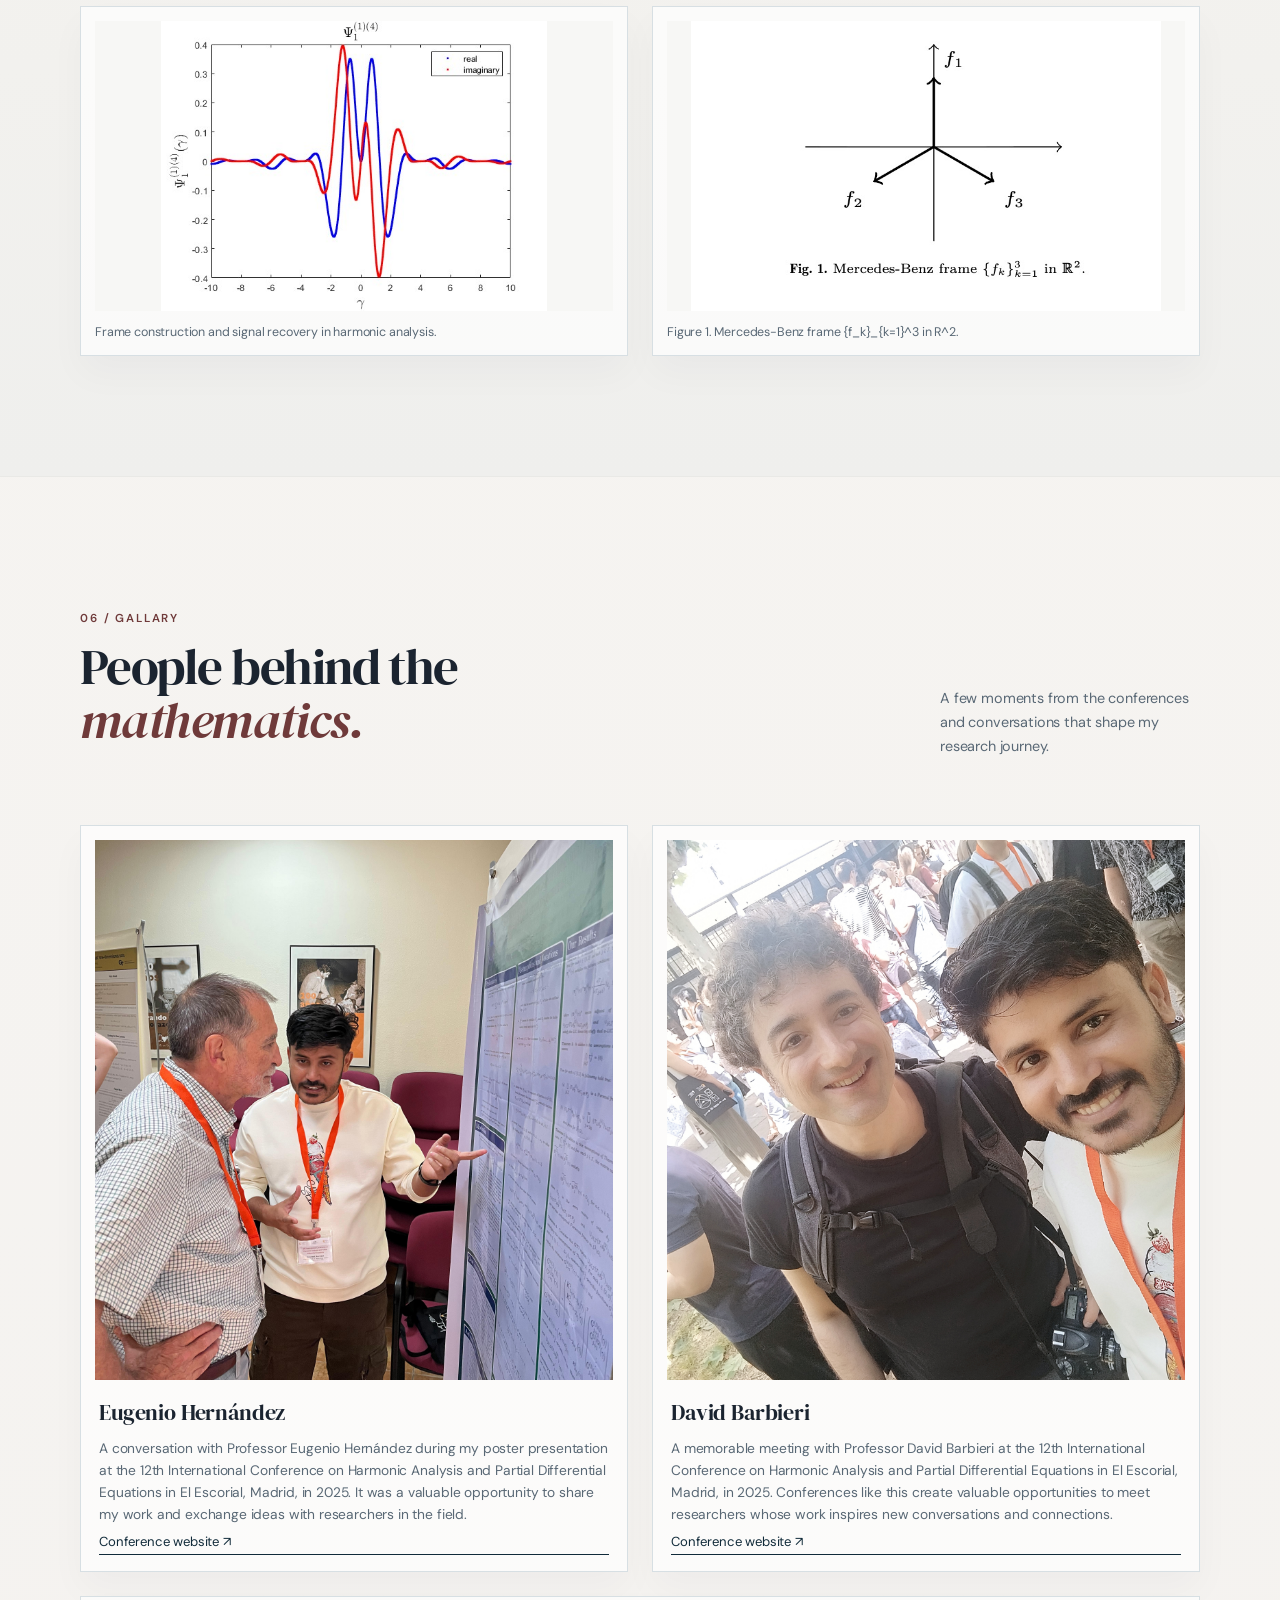
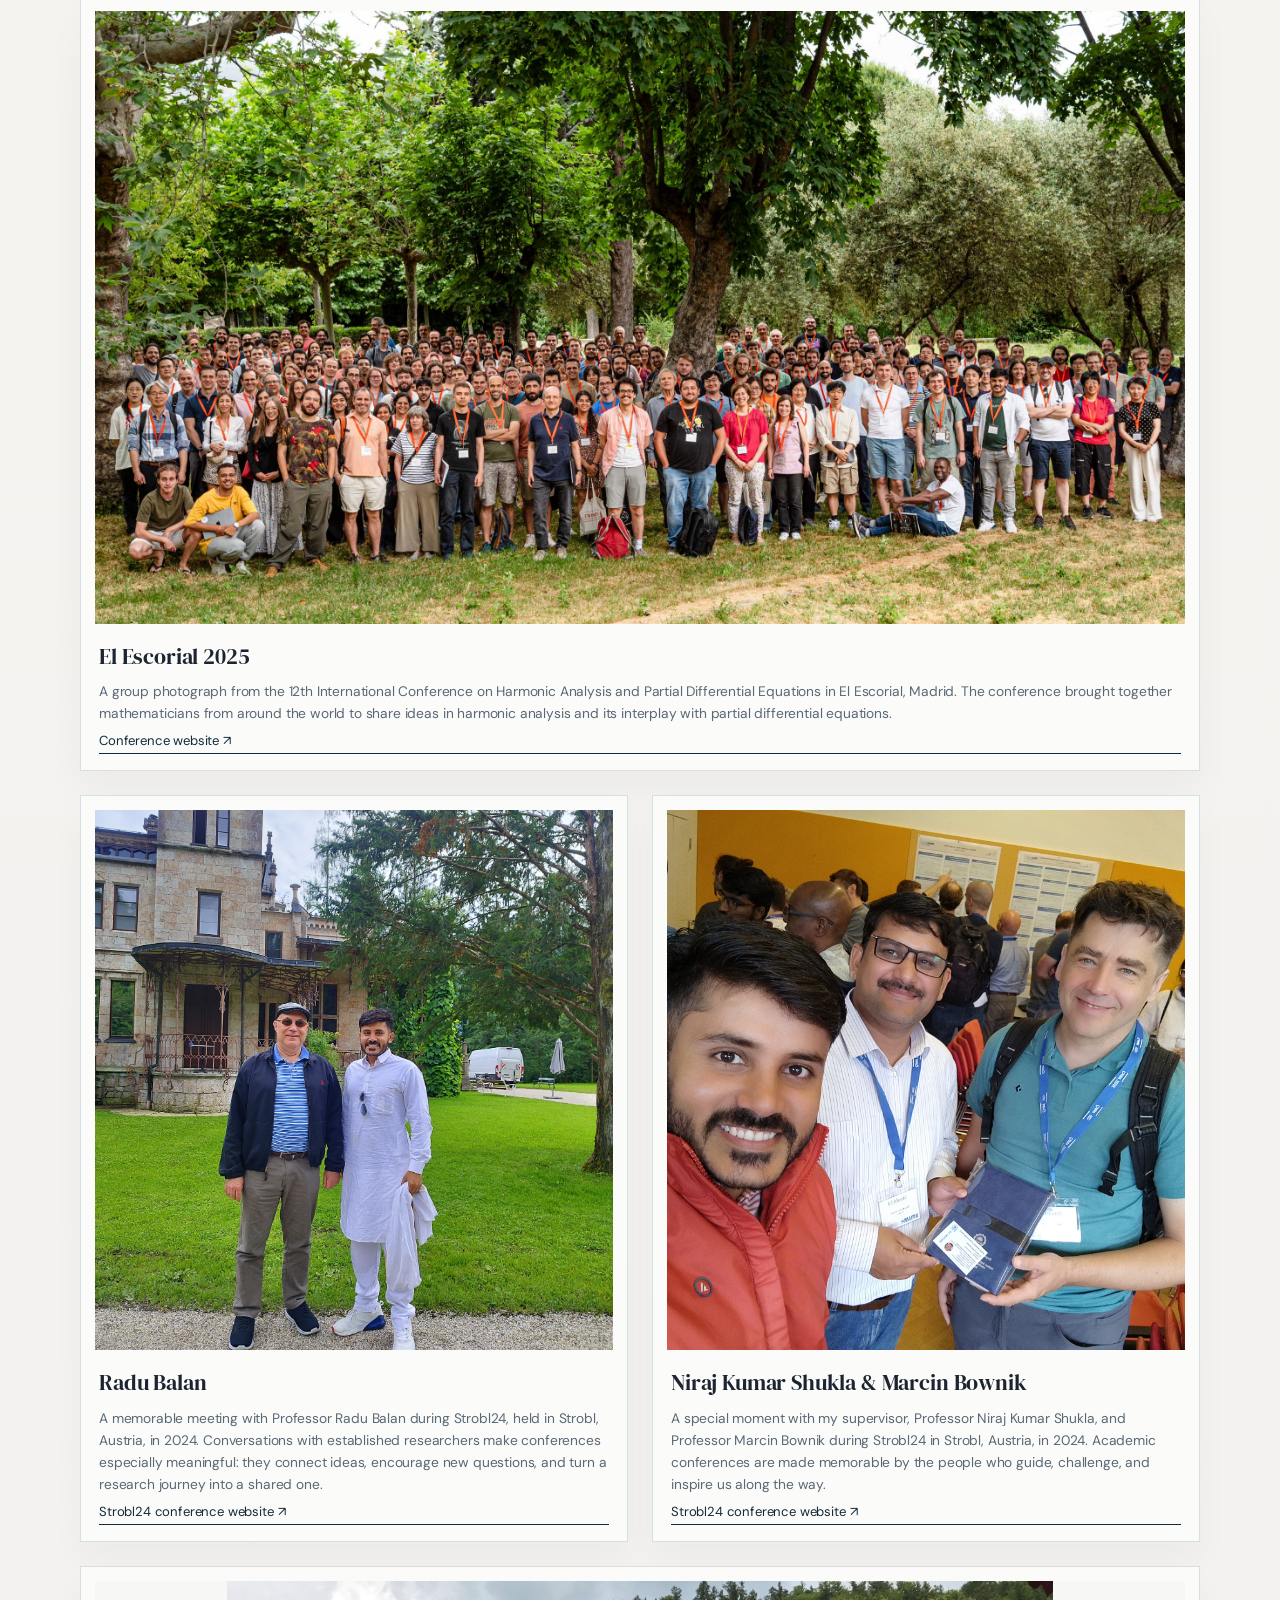
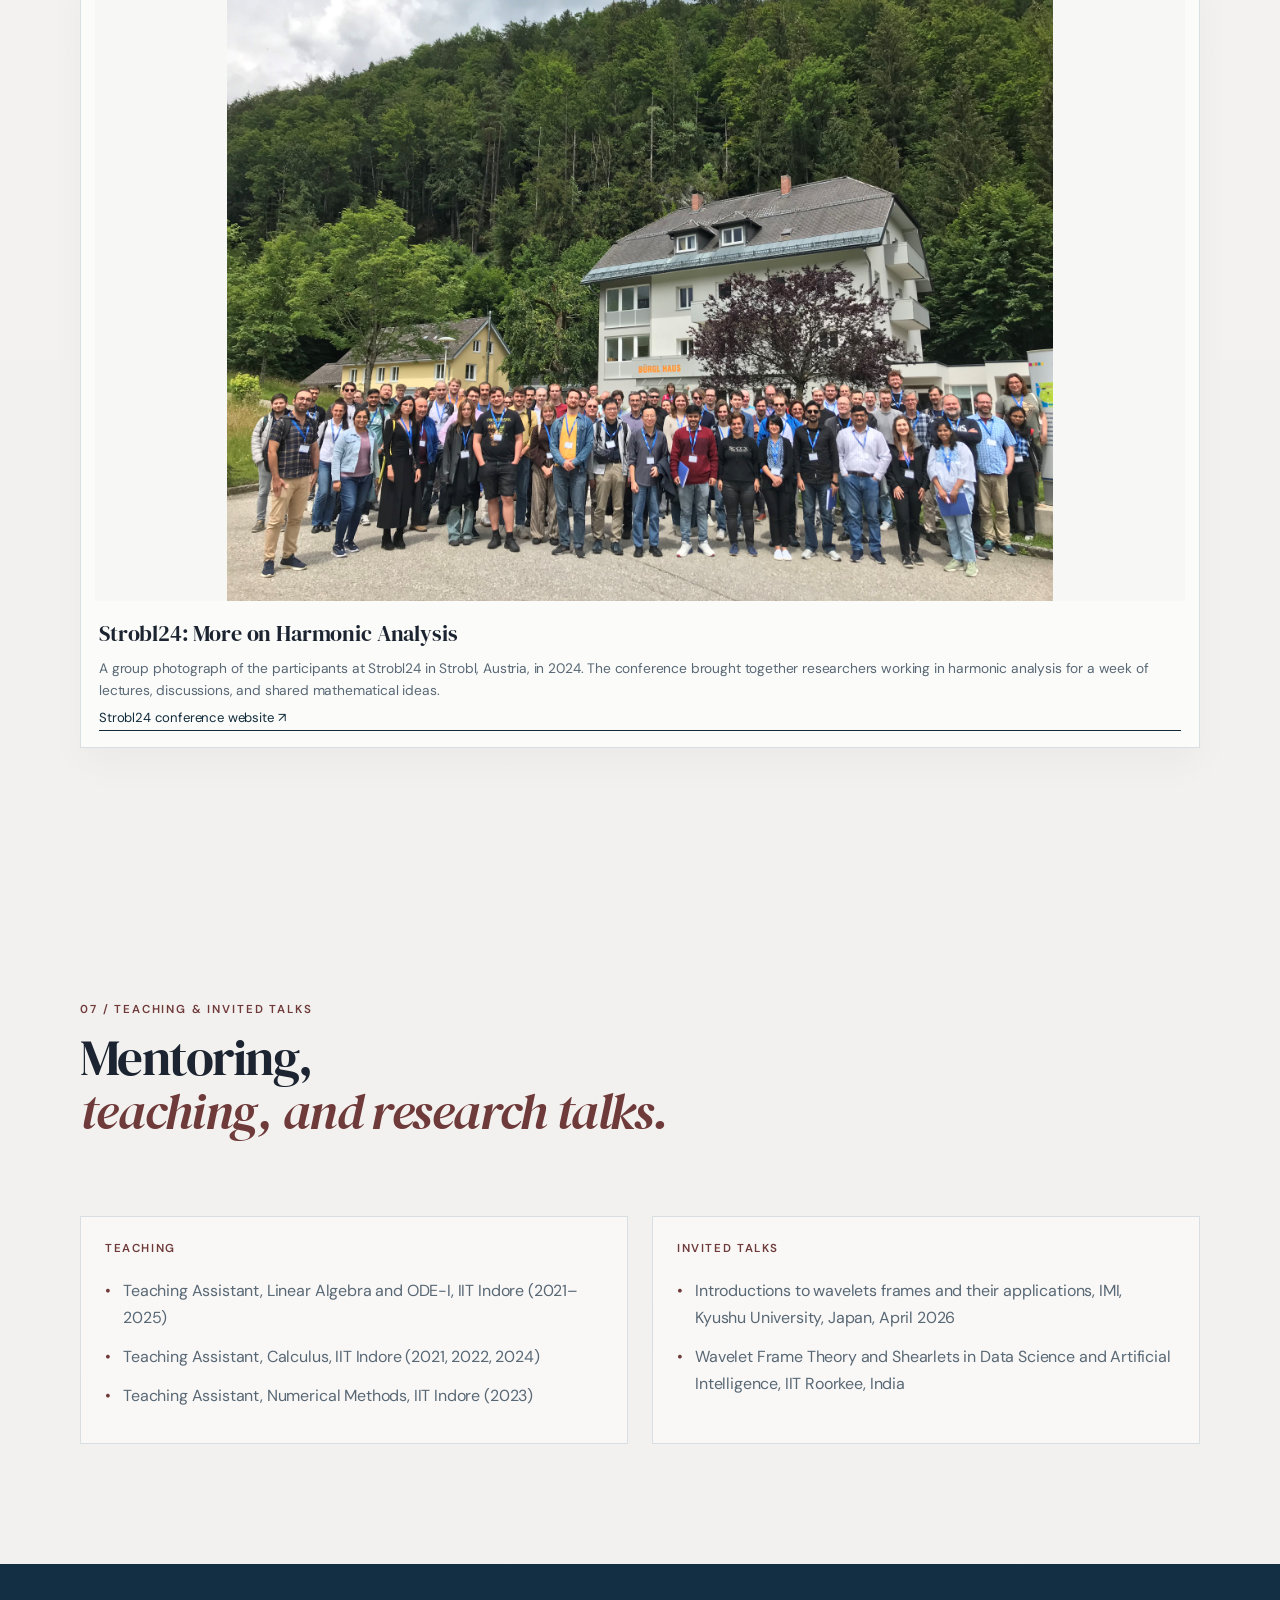
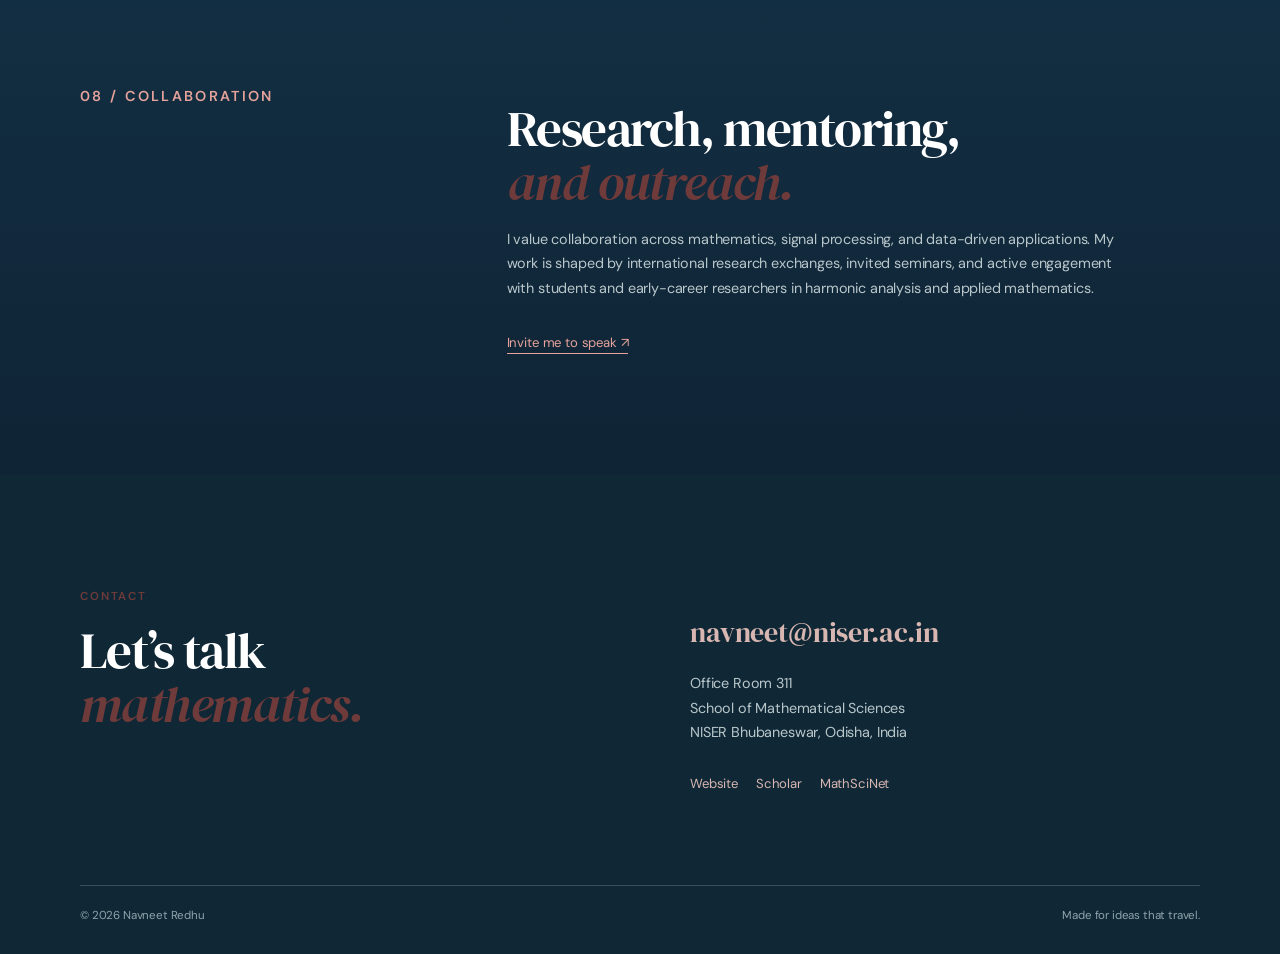
==== commit 0dcf1500: "Add files via upload" ====
--- a/index.html
+++ b/index.html
@@ -265,6 +265,14 @@
             <a class="text-link" href="https://ps-mathematik.univie.ac.at/e/index.php?event=strobl24" target="_blank" rel="noreferrer">Strobl24 conference website <span aria-hidden="true">↗</span></a>
           </figcaption>
         </figure>
+        <figure class="gallery-figure gallery-figure-wide">
+          <img src="Strobl2024_allparticipants.jpg" alt="All participants at Strobl24: More on Harmonic Analysis in Strobl, Austria">
+          <figcaption>
+            <strong>Strobl24: More on Harmonic Analysis</strong>
+            <span>A group photograph of the participants at Strobl24 in Strobl, Austria, in 2024. The conference brought together researchers working in harmonic analysis for a week of lectures, discussions, and shared mathematical ideas.</span>
+            <a class="text-link" href="https://ps-mathematik.univie.ac.at/e/index.php?event=strobl24" target="_blank" rel="noreferrer">Strobl24 conference website <span aria-hidden="true">↗</span></a>
+          </figcaption>
+        </figure>
       </div>
     </section>
 
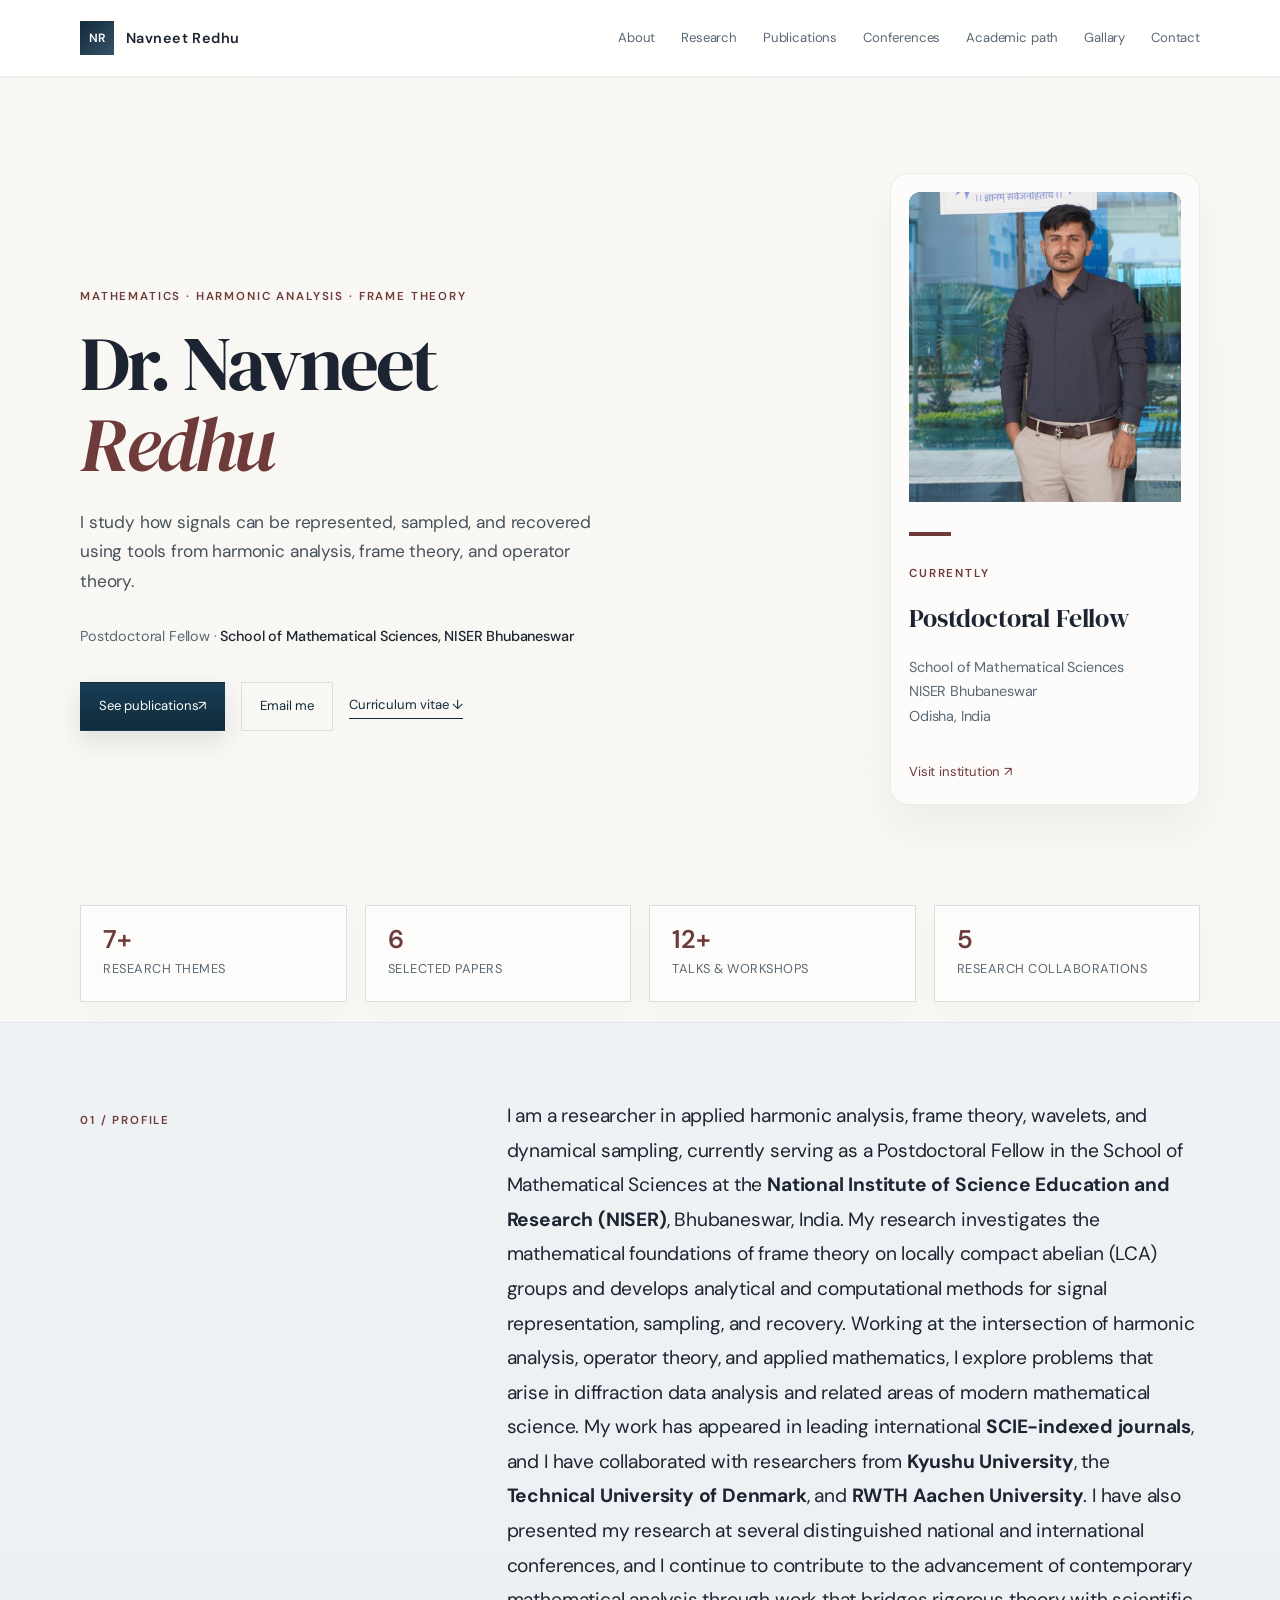
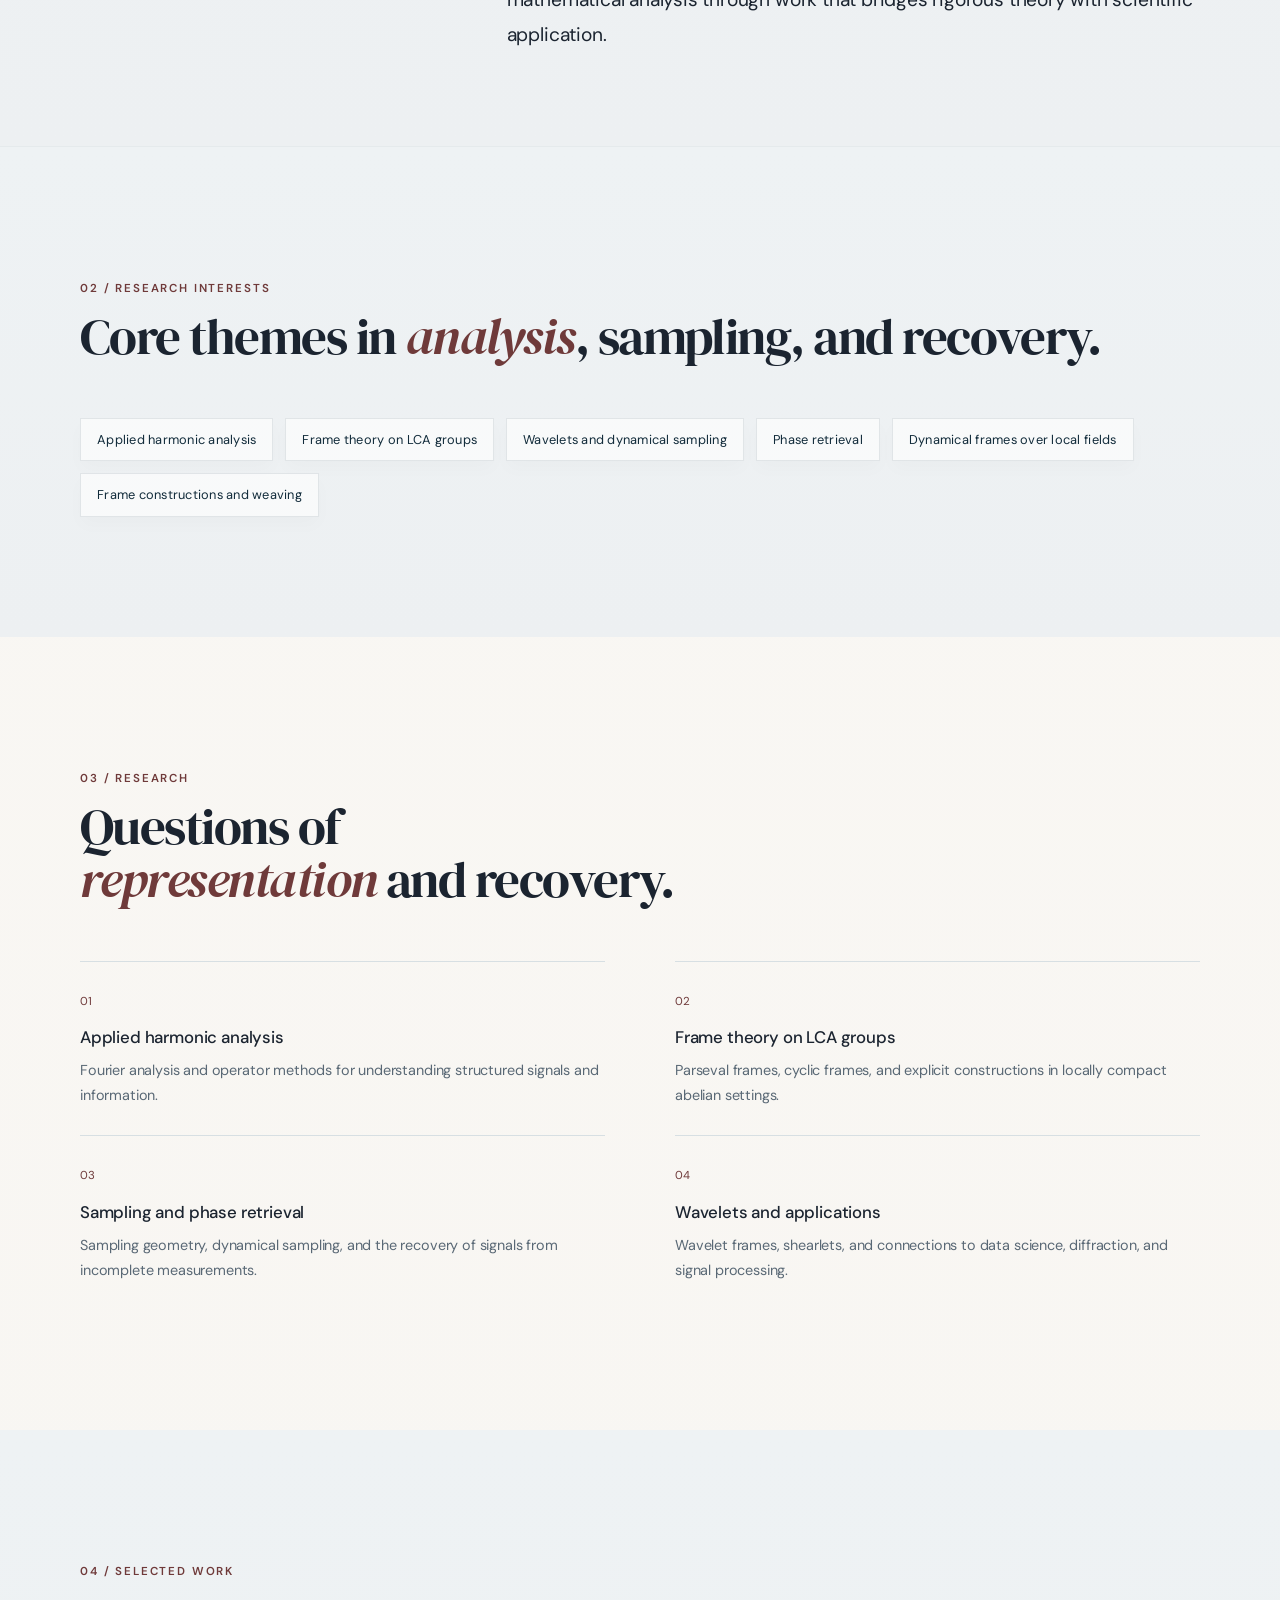
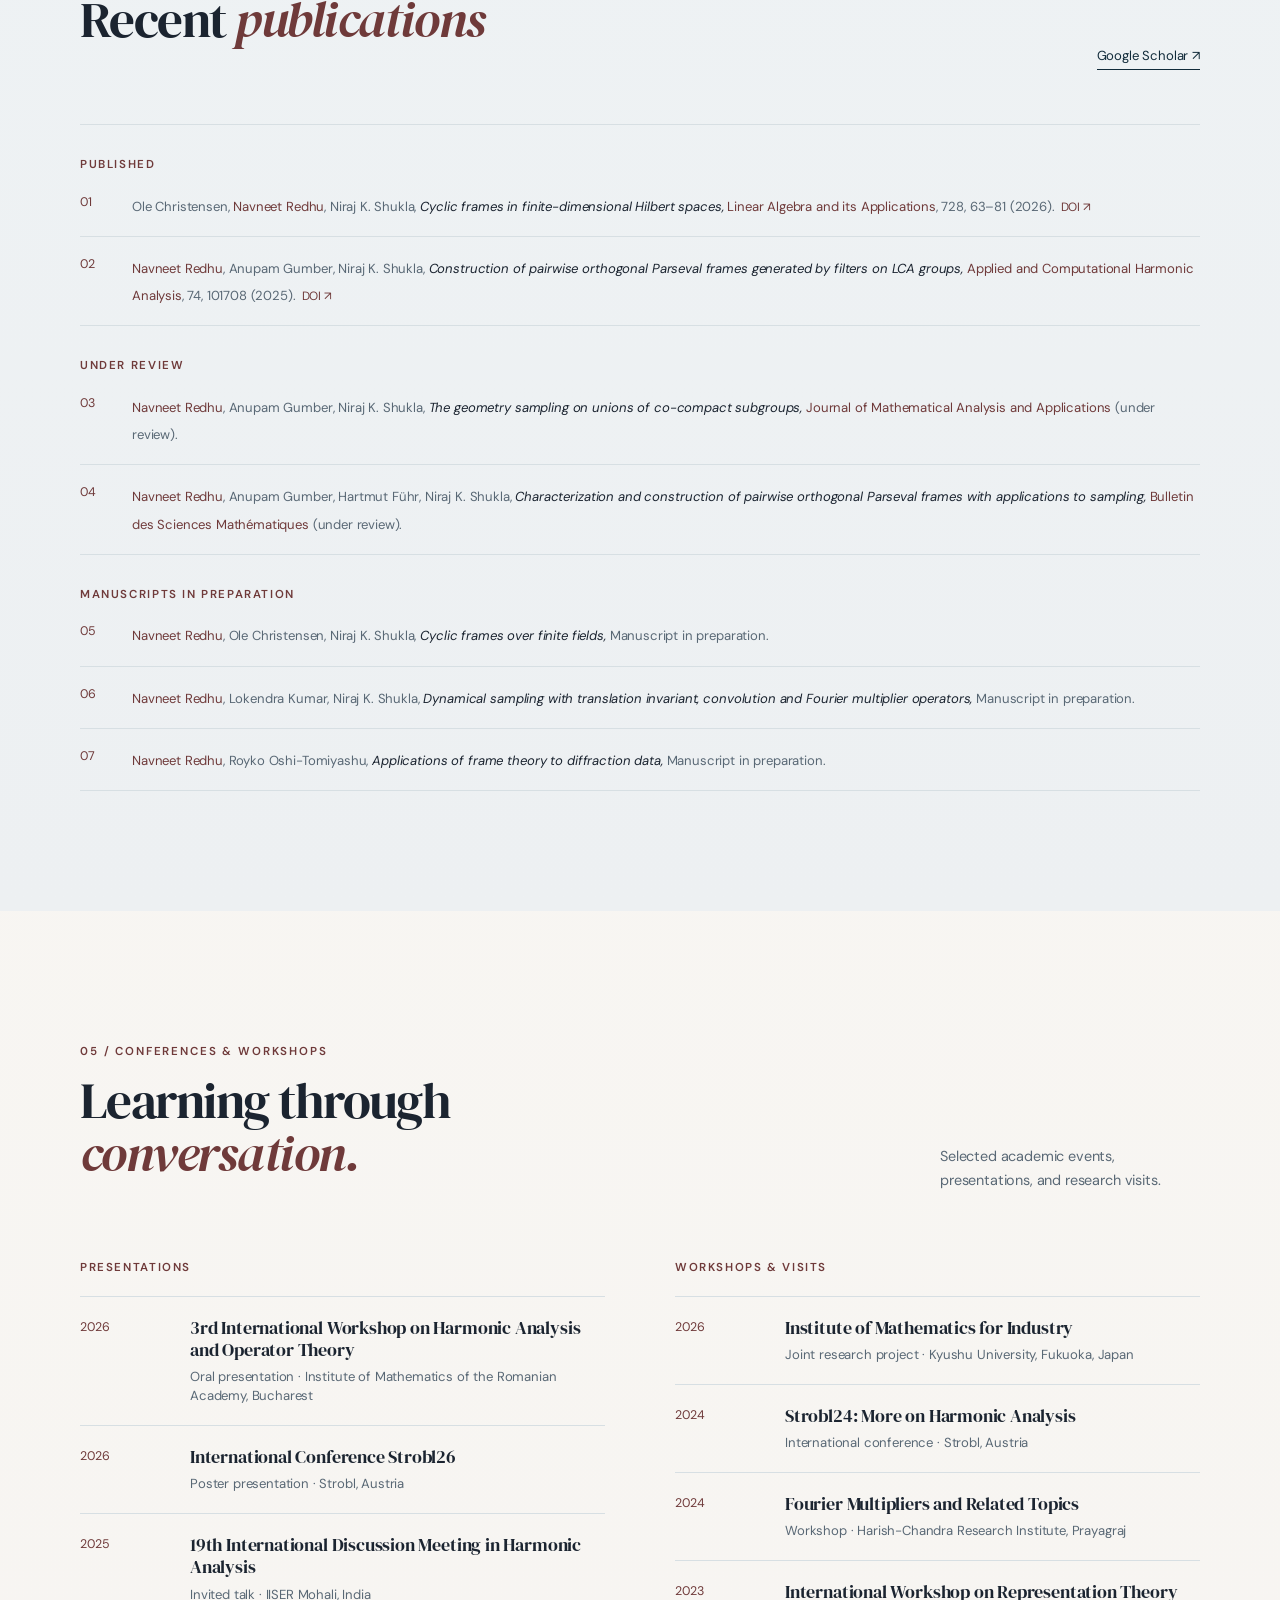
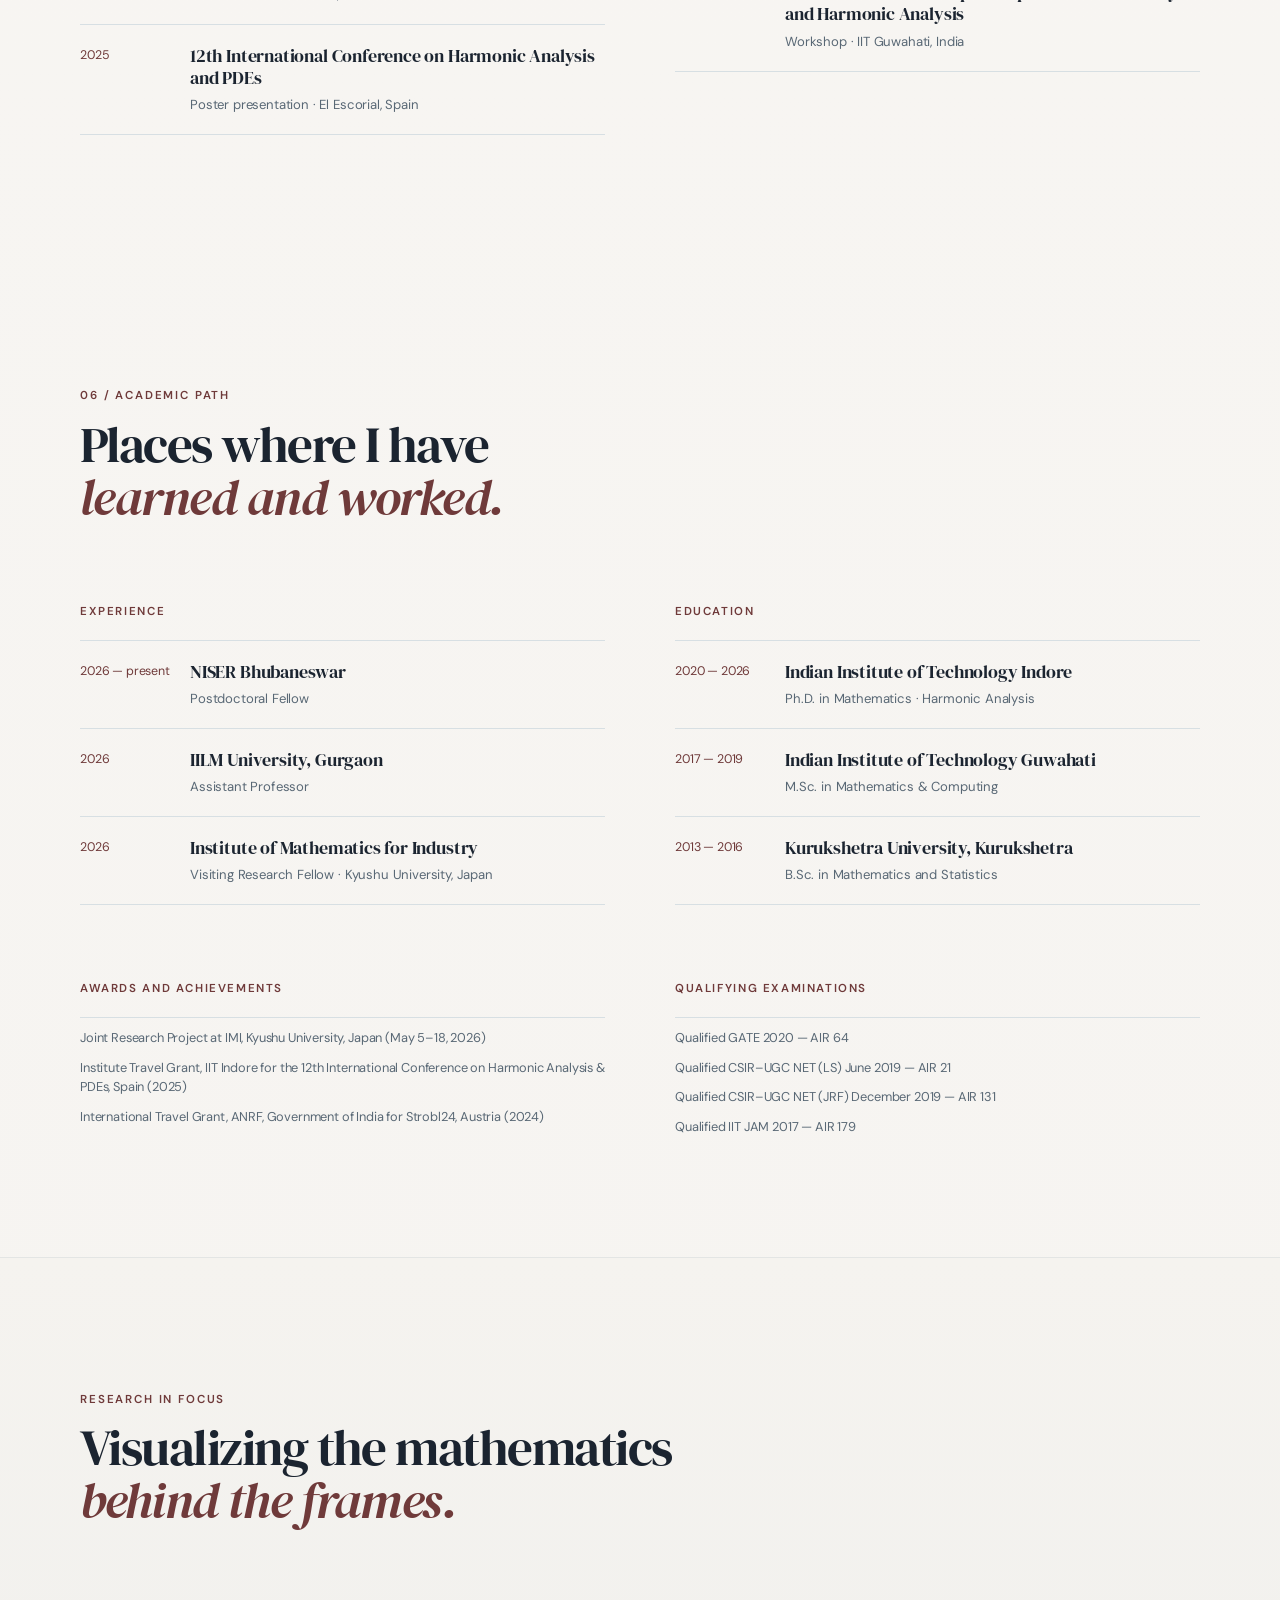
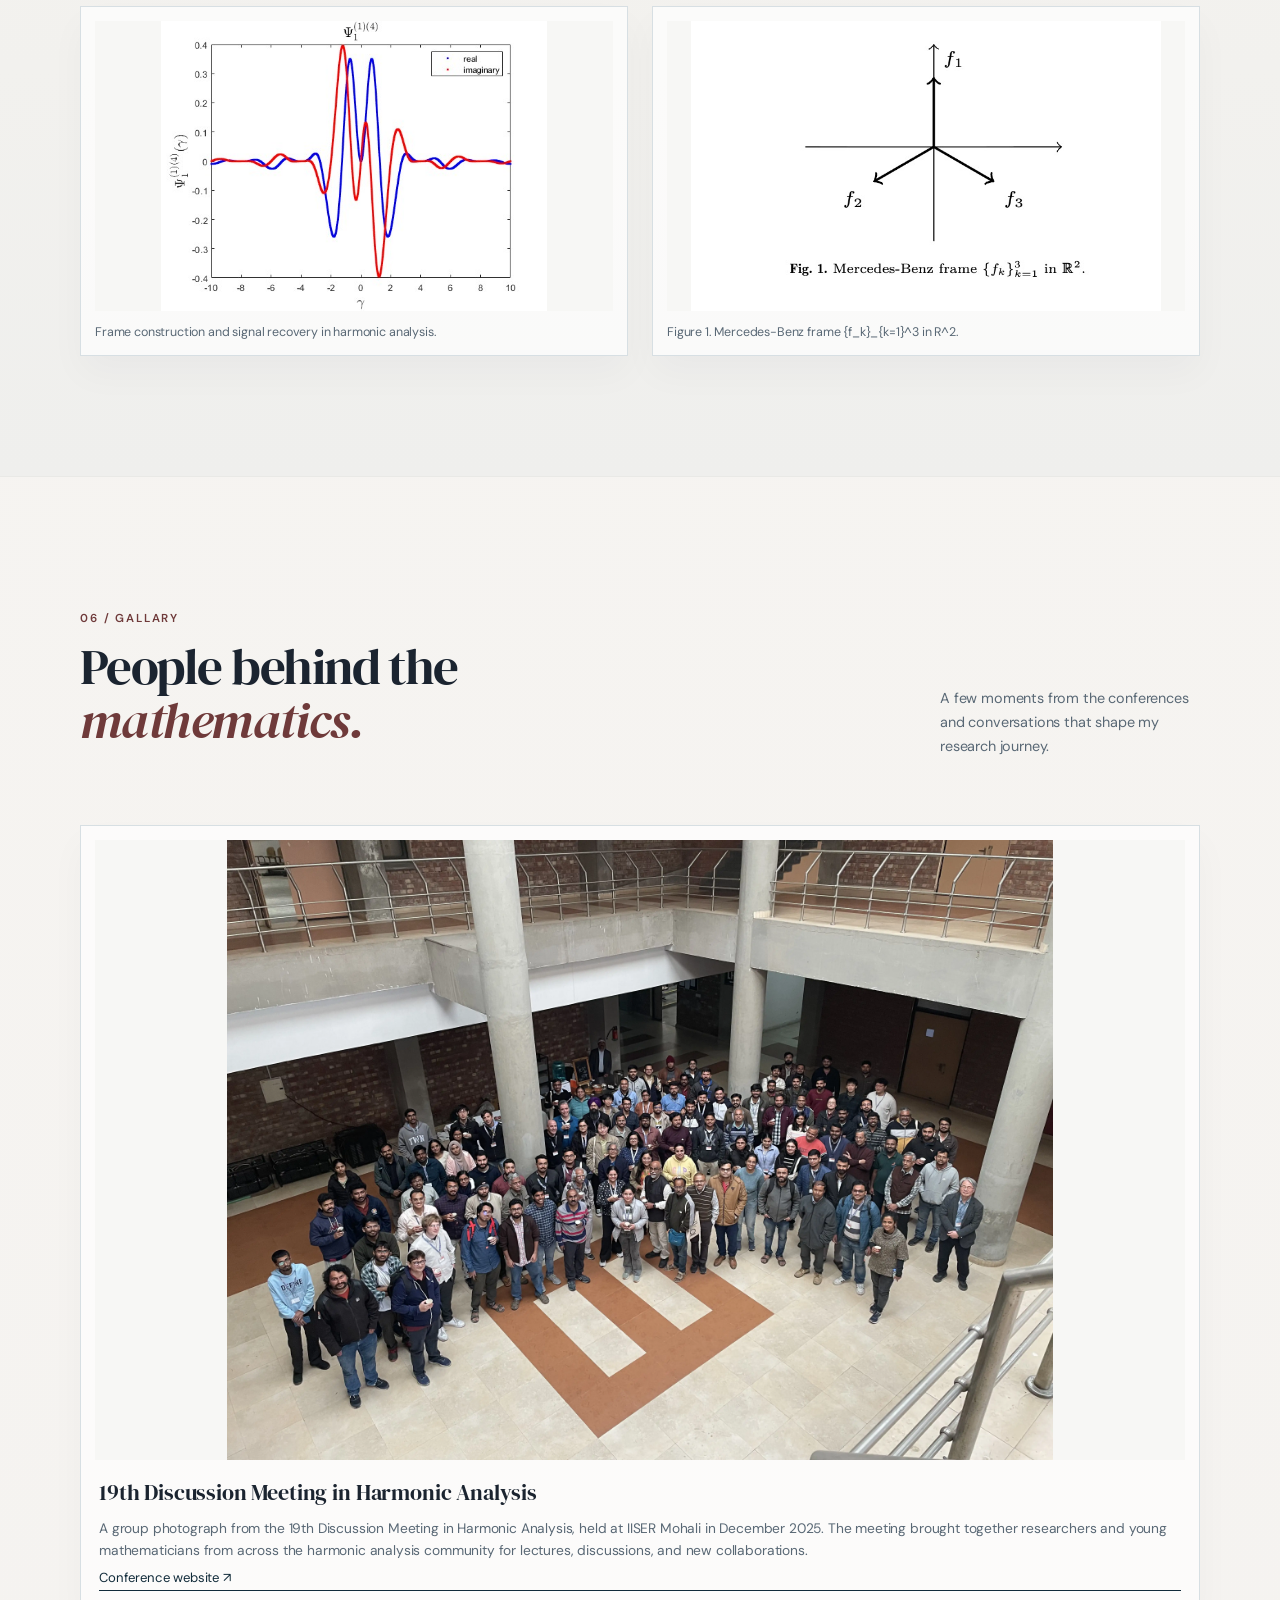
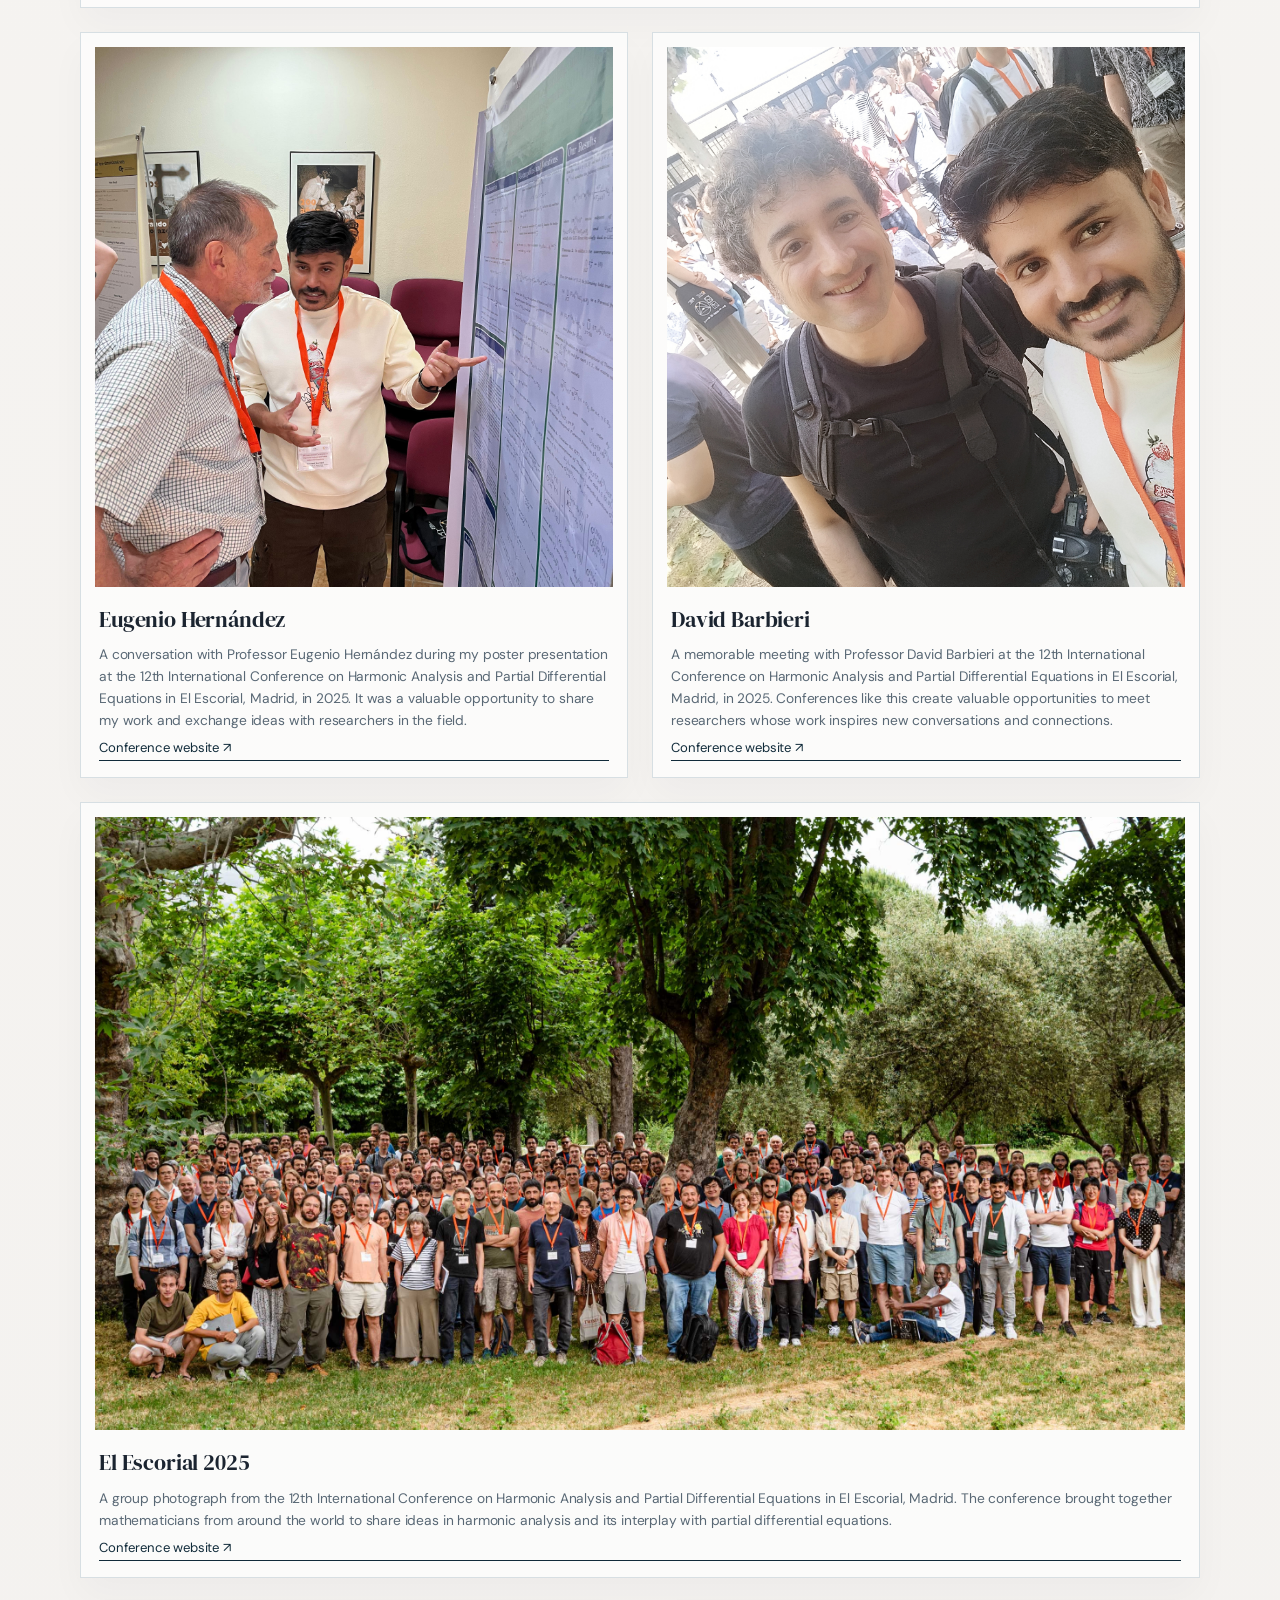
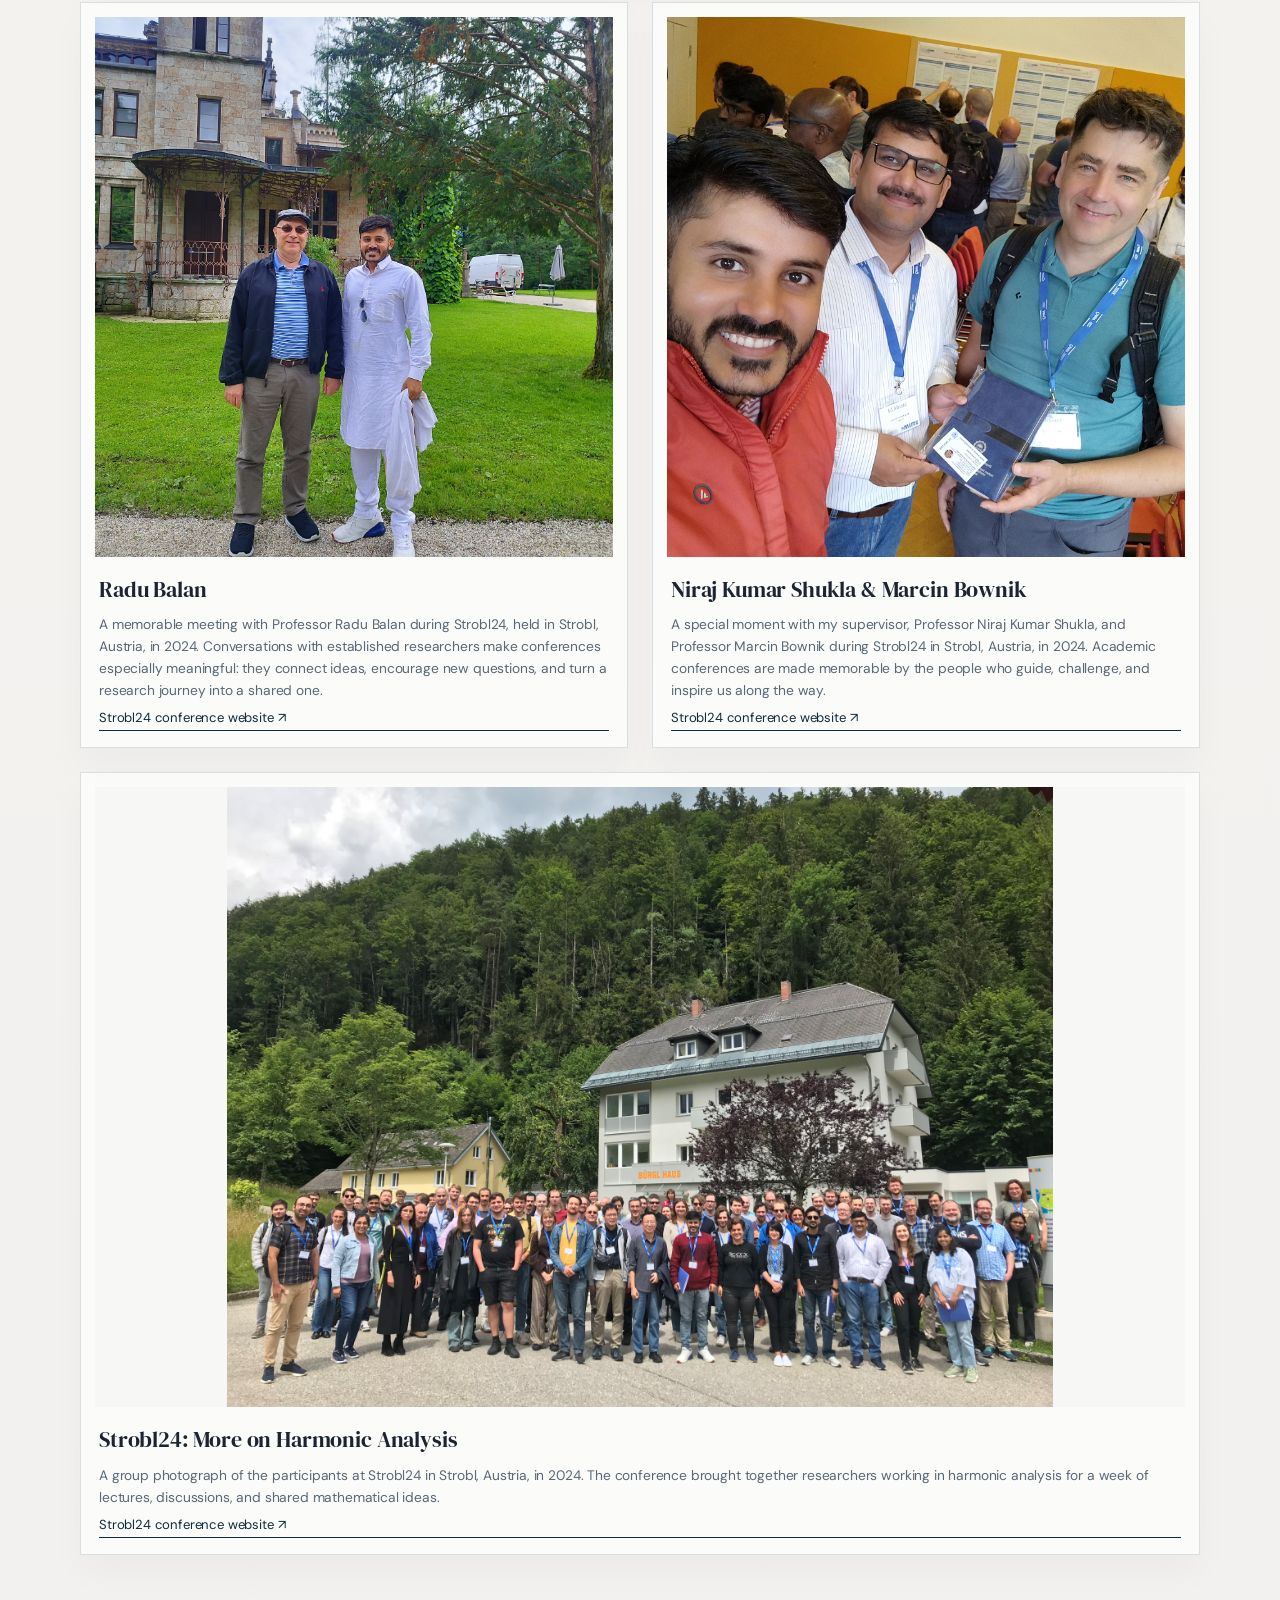
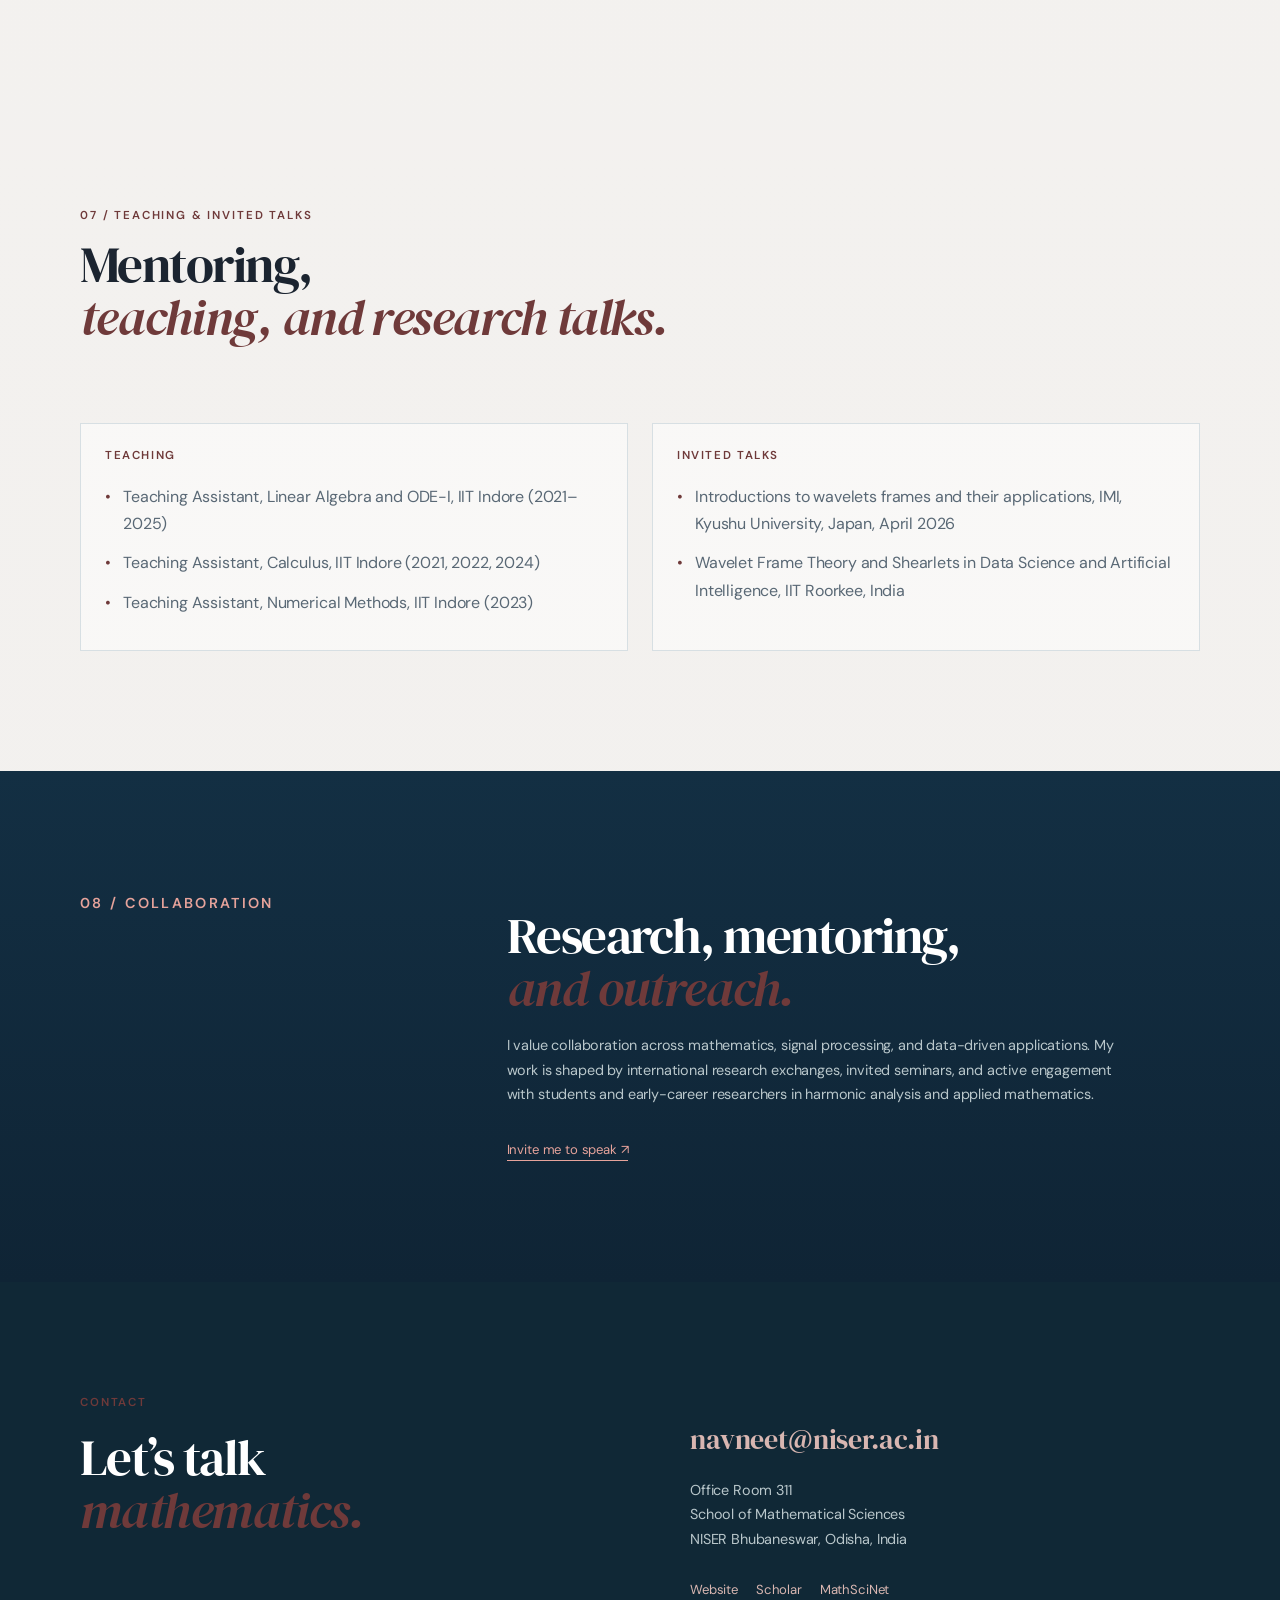
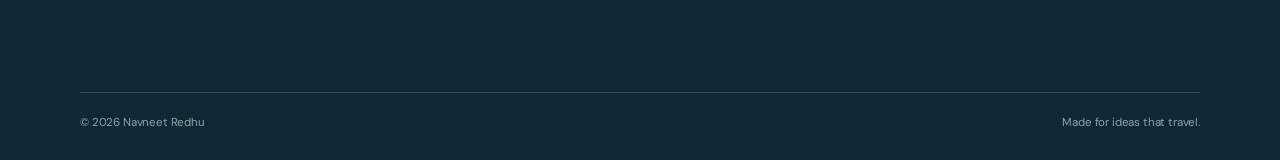
==== commit c130a82e: "Add files via upload" ====
--- a/index.html
+++ b/index.html
@@ -225,6 +225,14 @@
         <p class="section-note">A few moments from the conferences and conversations that shape my research journey.</p>
       </div>
       <div class="gallery-grid">
+        <figure class="gallery-figure gallery-figure-wide">
+          <img src="DMHA19.jpg" alt="Group photograph from the 19th Discussion Meeting in Harmonic Analysis at IISER Mohali">
+          <figcaption>
+            <strong>19th Discussion Meeting in Harmonic Analysis</strong>
+            <span>A group photograph from the 19th Discussion Meeting in Harmonic Analysis, held at IISER Mohali in December 2025. The meeting brought together researchers and young mathematicians from across the harmonic analysis community for lectures, discussions, and new collaborations.</span>
+            <a class="text-link" href="https://web.iisermohali.ac.in/dept/math/events/2025-dmha/" target="_blank" rel="noreferrer">Conference website <span aria-hidden="true">↗</span></a>
+          </figcaption>
+        </figure>
         <figure class="gallery-figure">
           <img src="ICTS with prof. harndez.jpeg" alt="Navneet Redhu discussing his poster with Professor Eugenio Hernández at the El Escorial conference">
           <figcaption>
